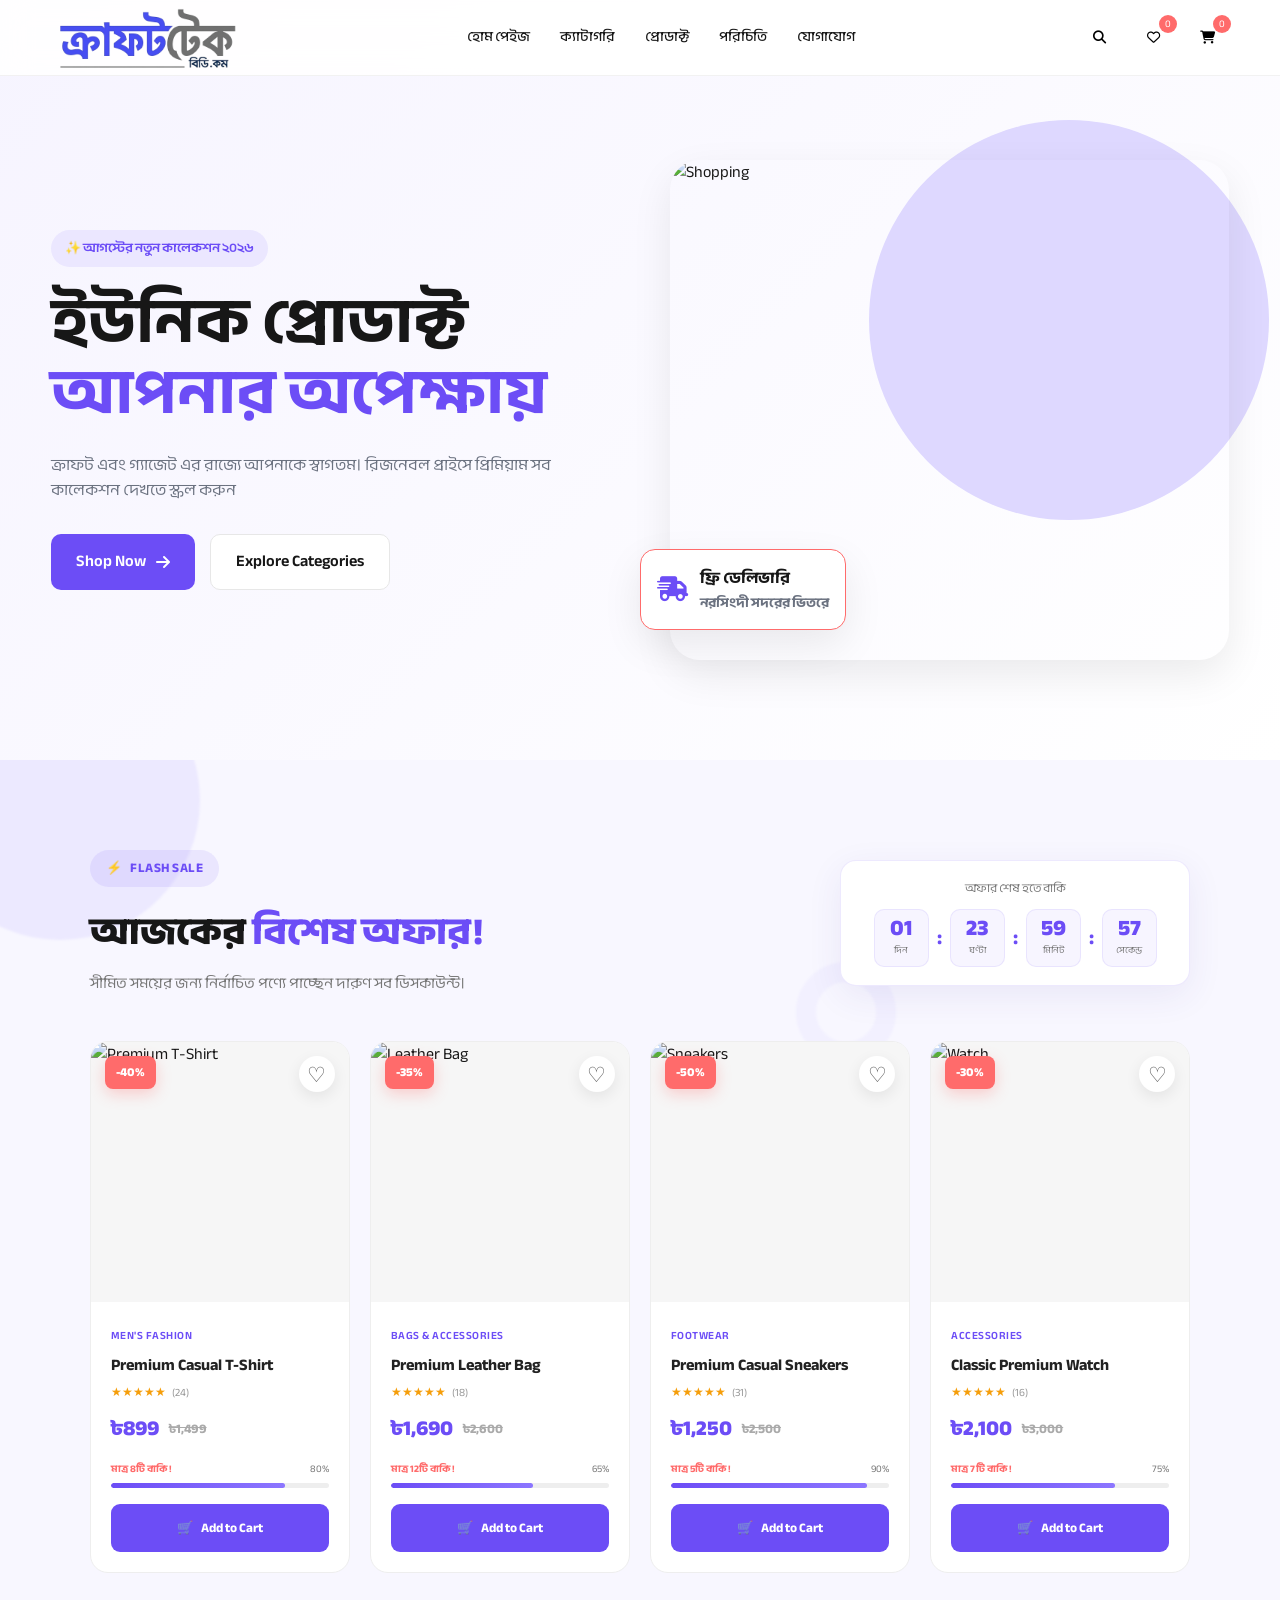
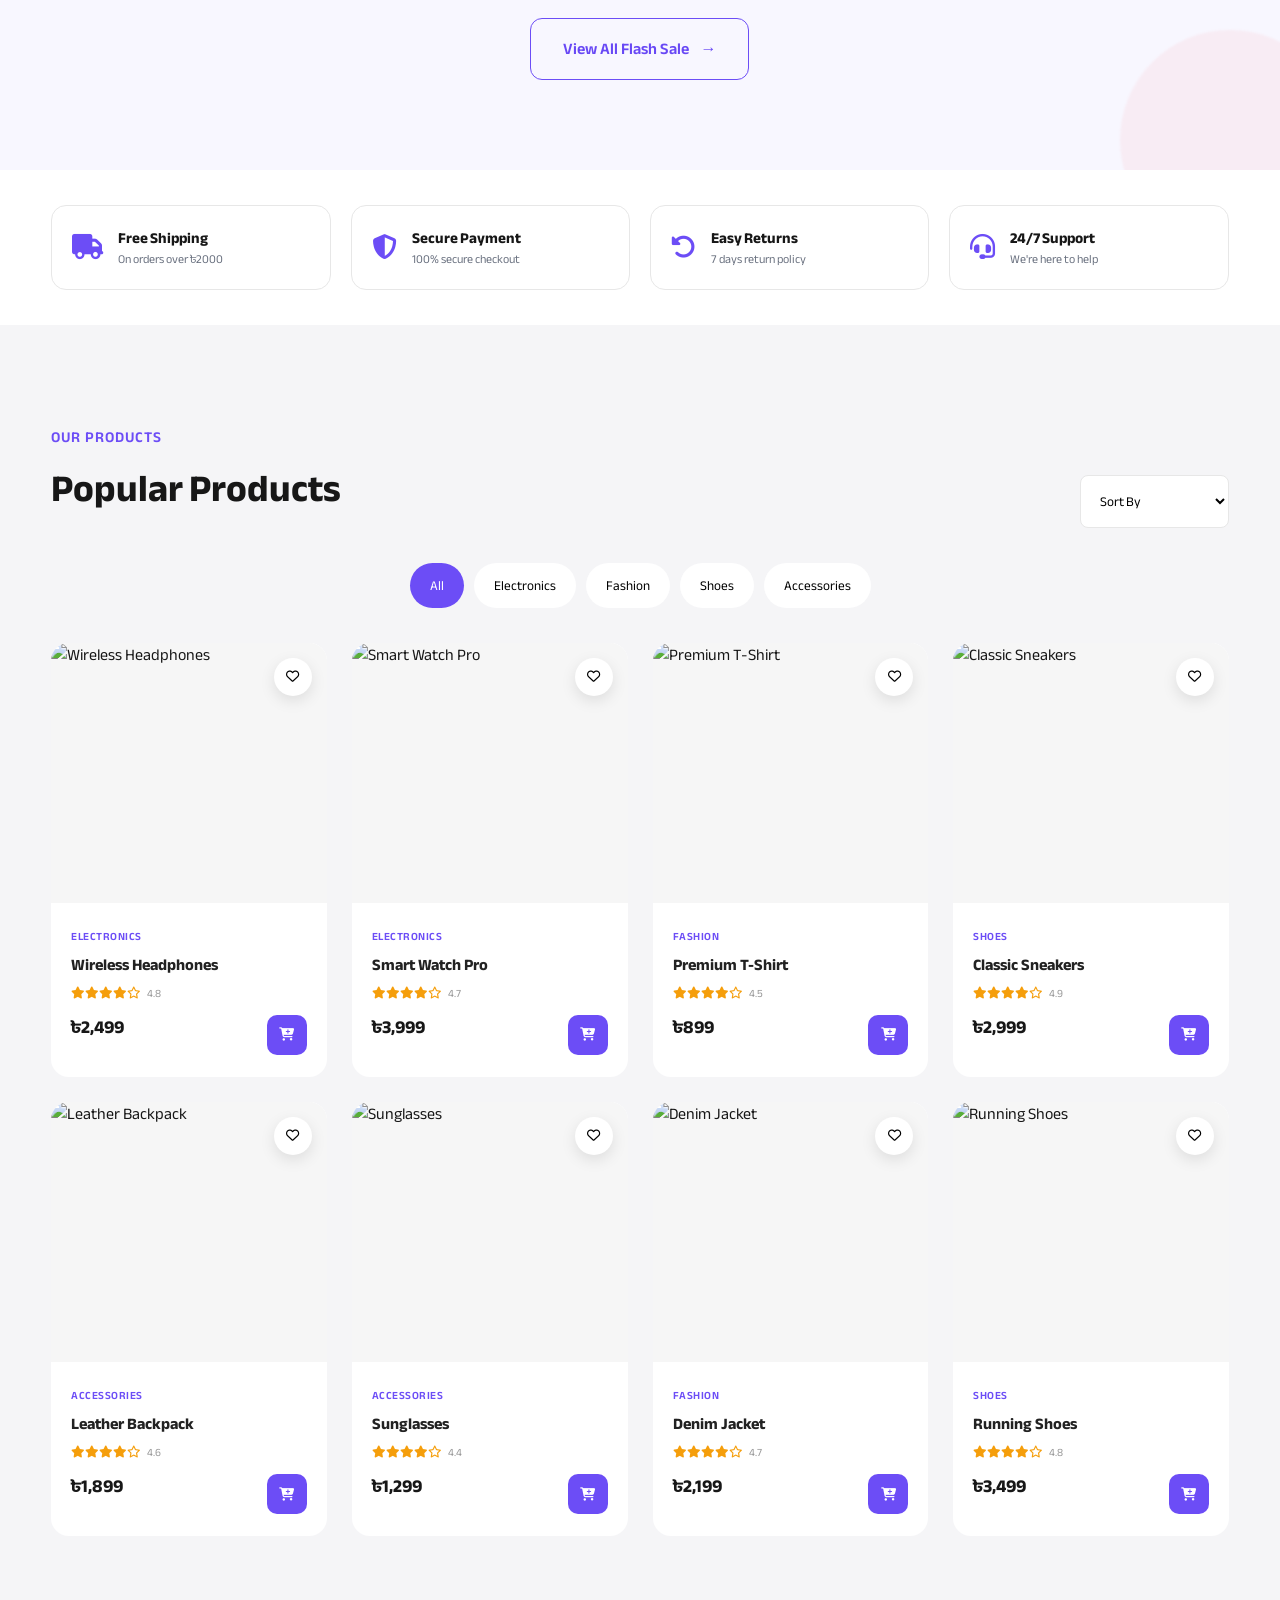
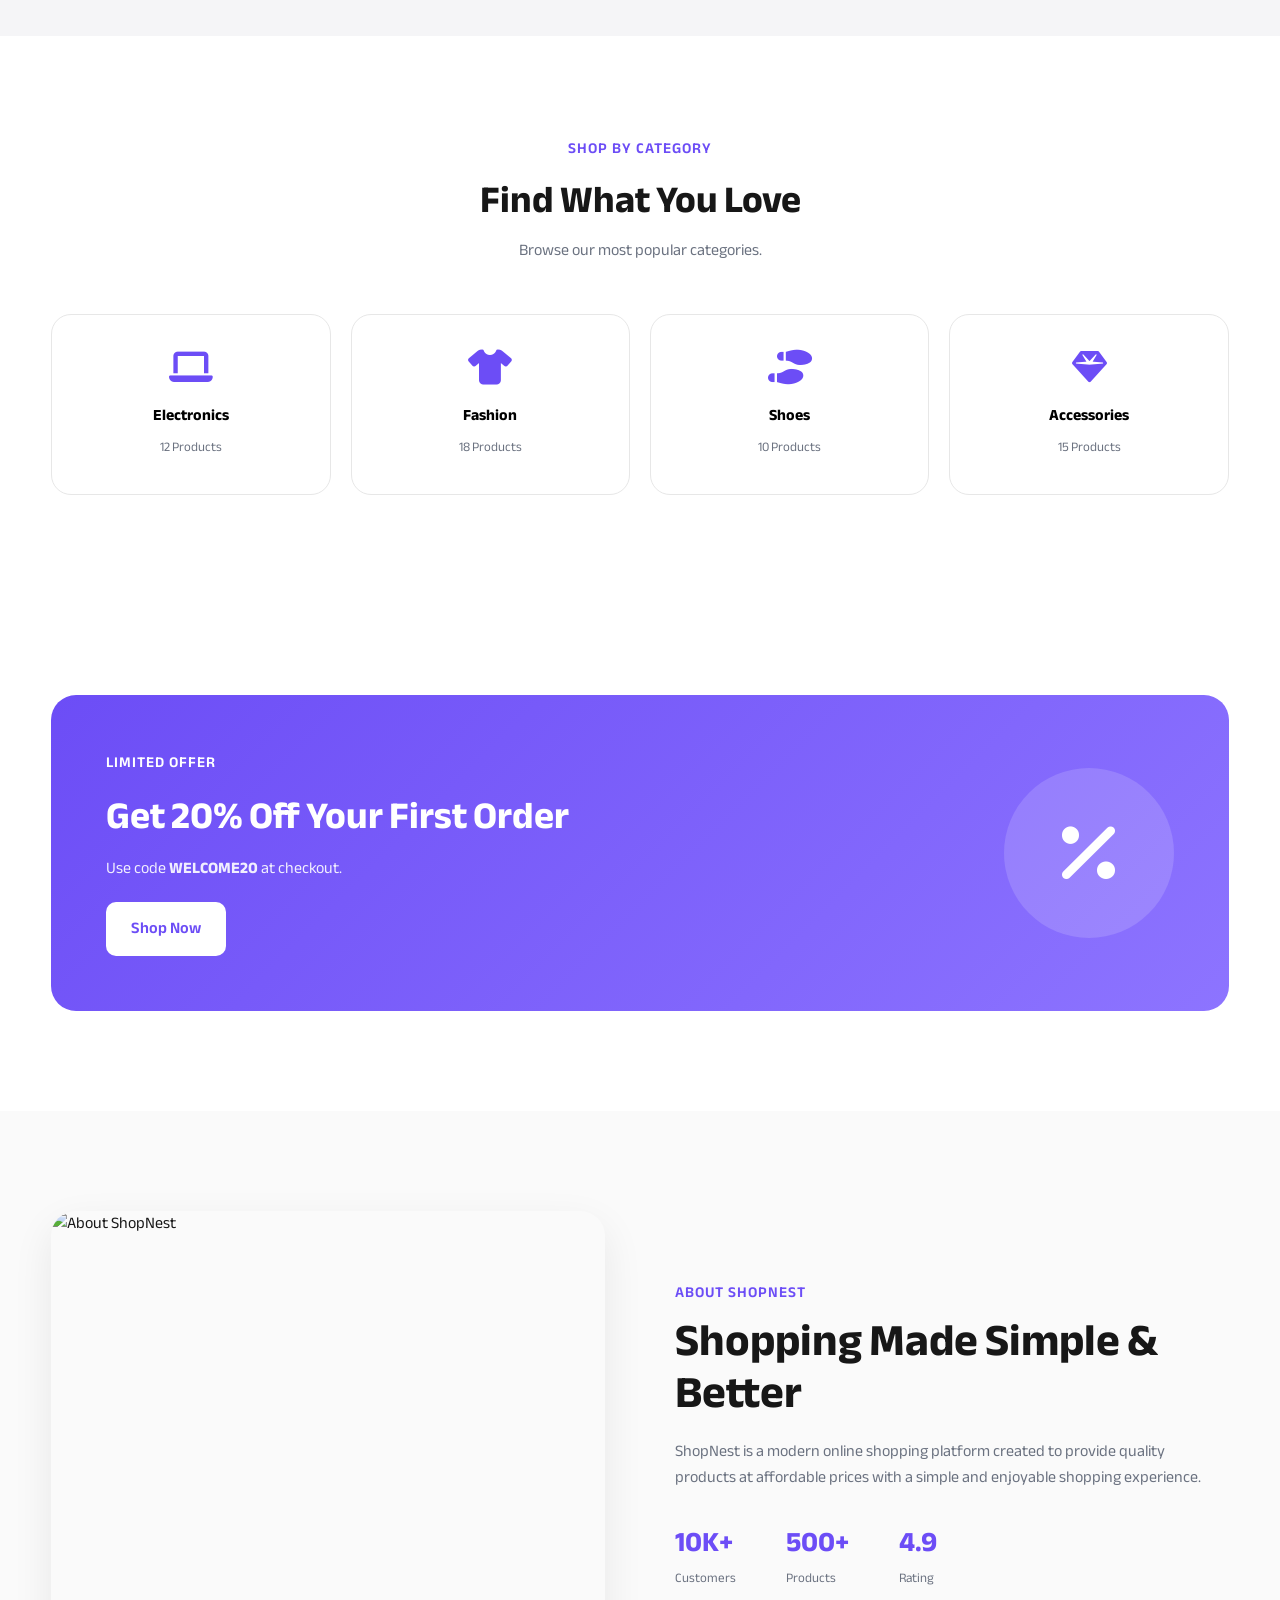
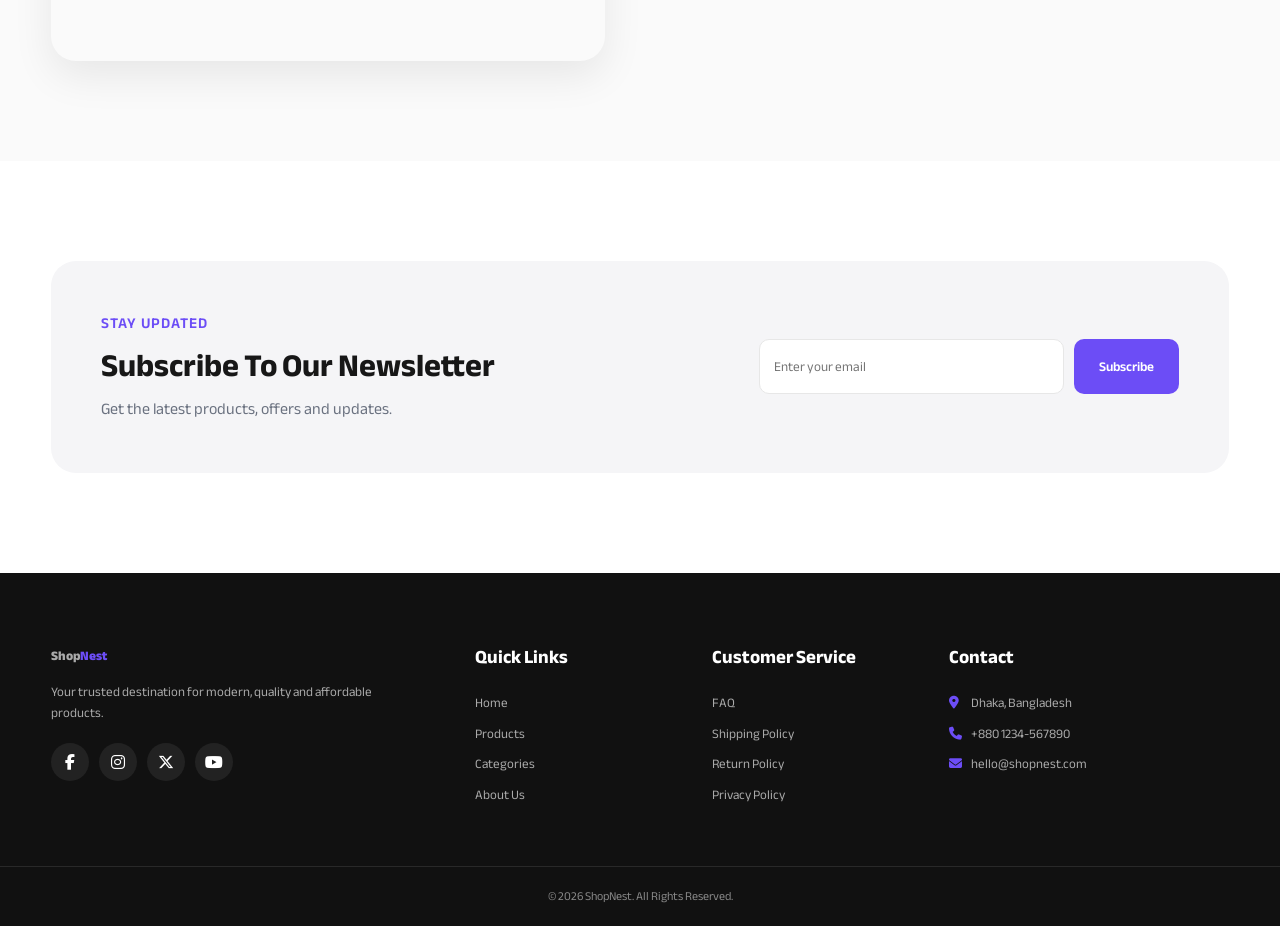
==== index.html @ ae20bca5 "complete flash sale product" ====
<!doctype html>
<html lang="en">
  <head>
    <meta charset="UTF-8" />
    <meta name="viewport" content="width=device-width, initial-scale=1.0" />

    <title>Craft Tech BD</title>
    <link
      rel="icon"
      type="image/png"
      sizes="32x32"
      href="./image/fabicon.jpg"
    />
    <link rel="stylesheet" href="style.css" />
    <!-- Google Font -->
    <link rel="preconnect" href="https://fonts.googleapis.com" />
    <link rel="preconnect" href="https://fonts.gstatic.com" crossorigin />
    <link
      href="https://fonts.googleapis.com/css2?family=Anek+Bangla:wght@100..800&family=Open+Sans:ital,wght@0,300..800;1,300..800&display=swap"
      rel="stylesheet"
    />

    <!-- Font Awesome -->
    <link
      rel="stylesheet"
      href="https://cdnjs.cloudflare.com/ajax/libs/font-awesome/6.5.2/css/all.min.css"
    />
  </head>

  <body>
    <!-- ================= HEADER ================= -->

    <header class="header" id="header">
      <div class="container nav-container">
        <a href="#home" class="logo">
          <img src="./image/craft_logo.png" alt="" />
        </a>

        <nav class="navbar" id="navbar">
          <a href="#home">হোম পেইজ</a>
          <a href="#categories">ক্যাটাগরি</a>
          <a href="#products">প্রোডাক্ট</a>
          <a href="#about">পরিচিতি</a>
          <a href="#contact">যোগাযোগ</a>
        </nav>

        <div class="nav-actions">
          <button class="icon-btn" id="searchBtn">
            <i class="fa-solid fa-magnifying-glass"></i>
          </button>

          <button class="icon-btn" id="wishlistBtn">
            <i class="fa-regular fa-heart"></i>
            <span class="badge" id="wishlistCount">0</span>
          </button>

          <button class="icon-btn cart-btn" id="cartBtn">
            <i class="fa-solid fa-cart-shopping"></i>
            <span class="badge" id="cartCount">0</span>
          </button>

          <button class="menu-btn" id="menuBtn">
            <i class="fa-solid fa-bars"></i>
          </button>
        </div>
      </div>
    </header>

    <!-- ================= SEARCH BOX ================= -->

    <div class="search-overlay" id="searchOverlay">
      <div class="search-box">
        <button class="close-search" id="closeSearch">
          <i class="fa-solid fa-xmark"></i>
        </button>

        <h2>আপনার প্রোডাক্ট খুজুন</h2>

        <div class="search-input">
          <input
            type="text"
            id="searchInput"
            placeholder="Search for products..."
          />

          <i class="fa-solid fa-magnifying-glass"></i>
        </div>
      </div>
    </div>

    <!-- ================= HERO ================= -->

    <section class="hero section" id="home">
      <div class="container hero-container">
        <div class="hero-content reveal">
          <span class="hero-tag"> ✨ আগস্টের নতুন কালেকশন ২০২৬ </span>

          <h1>
            ইউনিক প্রোডাক্ট
            <span>আপনার অপেক্ষায়</span>
          </h1>

          <p>
            ক্রাফট এবং গ্যাজেট এর রাজ্যে আপনাকে স্বাগতম। রিজনেবল প্রাইসে
            প্রিমিয়াম সব কালেকশন দেখতে স্ক্রল করুন
          </p>

          <div class="hero-buttons">
            <a href="#products" class="btn primary-btn">
              Shop Now
              <i class="fa-solid fa-arrow-right"></i>
            </a>

            <a href="#categories" class="btn secondary-btn">
              Explore Categories
            </a>
          </div>
        </div>

        <div class="hero-image reveal">
          <div class="hero-circle"></div>

          <img
            src="https://images.unsplash.com/photo-1441986300917-64674bd600d8?auto=format&fit=crop&w=900&q=80"
            alt="Shopping"
          />

          <div class="floating-card">
            <i class="fa-solid fa-truck-fast"></i>
            <div>
              <strong>ফ্রি ডেলিভারি</strong>
              <small class="delivery">নরসিংদী সদরের ভিতরে</small>
            </div>
          </div>
        </div>
      </div>
    </section>

    <!-- ================= FLASH SALE ================= -->

    <!-- ================= FLASH SALE ================= -->
    <section class="flash-sale">
      <!-- Decorative background elements -->
      <span class="sale-shape sale-shape-1"></span>
      <span class="sale-shape sale-shape-2"></span>
      <span class="sale-shape sale-shape-3"></span>

      <div class="container">
        <!-- Sale Header -->
        <div class="flash-sale-header">
          <div class="sale-title-area">
            <div class="sale-label">
              <span class="sale-fire">⚡</span>
              FLASH SALE
            </div>

            <h2>আজকের <span>বিশেষ অফার!</span></h2>

            <p>সীমিত সময়ের জন্য নির্বাচিত পণ্যে পাচ্ছেন দারুণ সব ডিসকাউন্ট।</p>
          </div>

          <!-- Countdown -->
          <div class="sale-countdown-wrapper">
            <div class="countdown-title">অফার শেষ হতে বাকি</div>

            <div class="countdown">
              <div class="time-box">
                <span id="sale-days">00</span>
                <small>দিন</small>
              </div>

              <div class="time-colon">:</div>

              <div class="time-box">
                <span id="sale-hours">00</span>
                <small>ঘণ্টা</small>
              </div>

              <div class="time-colon">:</div>

              <div class="time-box">
                <span id="sale-minutes">00</span>
                <small>মিনিট</small>
              </div>

              <div class="time-colon">:</div>

              <div class="time-box seconds-box">
                <span id="sale-seconds">00</span>
                <small>সেকেন্ড</small>
              </div>
            </div>
          </div>
        </div>

        <!-- Product Grid -->
        <div class="flash-products">
          <!-- Product 1 -->
          <a href="flash_sale/flash_product1.html">
            <div class="flash-product-card">
              <div class="product-image">
                <span class="discount-badge"> -40% </span>

                <button class="wishlist-btn">♡</button>

                <img
                  src="https://images.unsplash.com/photo-1505740420928-5e560c06d30e?auto=format&fit=crop&w=700&q=80"
                  alt="Premium T-Shirt"
                />

                <div class="quick-view">Quick View</div>
              </div>

              <div class="product-info">
                <span class="product-category"> Men's Fashion </span>

                <h3>Premium Casual T-Shirt</h3>

                <div class="product-rating">
                  ★★★★★
                  <span>(24)</span>
                </div>

                <div class="product-price">
                  <strong>৳899</strong>
                  <del>৳1,499</del>
                </div>

                <div class="stock-info">
                  <div class="stock-text">
                    <span>মাত্র 8টি বাকি!</span>
                    <span>80%</span>
                  </div>

                  <div class="stock-bar">
                    <span style="width: 80%"></span>
                  </div>
                </div>

                <button class="sale-cart-btn">
                  <span>🛒</span>
                  Add to Cart
                </button>
              </div>
            </div>
          </a>

          <!-- Product 2 -->
          <a href="flash_sale/flash_product2.html">
            <div class="flash-product-card">
              <div class="product-image">
                <span class="discount-badge"> -35% </span>

                <button class="wishlist-btn">♡</button>

                <img
                  src="https://images.unsplash.com/photo-1523275335684-37898b6baf30?auto=format&fit=crop&w=700&q=80"
                  alt="Leather Bag"
                />

                <div class="quick-view">Quick View</div>
              </div>

              <div class="product-info">
                <span class="product-category"> Bags & Accessories </span>

                <h3>Premium Leather Bag</h3>

                <div class="product-rating">
                  ★★★★★
                  <span>(18)</span>
                </div>

                <div class="product-price">
                  <strong>৳1,690</strong>
                  <del>৳2,600</del>
                </div>

                <div class="stock-info">
                  <div class="stock-text">
                    <span>মাত্র 12টি বাকি!</span>
                    <span>65%</span>
                  </div>

                  <div class="stock-bar">
                    <span style="width: 65%"></span>
                  </div>
                </div>

                <button class="sale-cart-btn">
                  <span>🛒</span>
                  Add to Cart
                </button>
              </div>
            </div>
          </a>

          <!-- Product 3 -->
          <a href="./flash_sale/flash_product3.html">
            <div class="flash-product-card">
            <div class="product-image">
              <span class="discount-badge"> -50% </span>

              <button class="wishlist-btn">♡</button>

              <img
                src="https://images.unsplash.com/photo-1511499767150-a48a237f0083?auto=format&fit=crop&w=700&q=80"
                alt="Sneakers"
              />

              <div class="quick-view">Quick View</div>
            </div>

            <div class="product-info">
              <span class="product-category"> Footwear </span>

              <h3>Premium Casual Sneakers</h3>

              <div class="product-rating">
                ★★★★★
                <span>(31)</span>
              </div>

              <div class="product-price">
                <strong>৳1,250</strong>
                <del>৳2,500</del>
              </div>

              <div class="stock-info">
                <div class="stock-text">
                  <span>মাত্র 5টি বাকি!</span>
                  <span>90%</span>
                </div>

                <div class="stock-bar">
                  <span style="width: 90%"></span>
                </div>
              </div>

              <button class="sale-cart-btn">
                <span>🛒</span>
                Add to Cart
              </button>
            </div>
            </div>
          </a>

          <!-- Product 4 -->
          <a href="./flash_sale/flash_product4.html">
            <div class="flash-product-card">
            <div class="product-image">
              <span class="discount-badge"> -30% </span>

              <button class="wishlist-btn">♡</button>

              <img
                src="https://images.unsplash.com/photo-1551107696-a4b0c5a0d9a2?auto=format&fit=crop&w=700&q=80"
                alt="Watch"
              />

              <div class="quick-view">Quick View</div>
            </div>

            <div class="product-info">
              <span class="product-category"> Accessories </span>

              <h3>Classic Premium Watch</h3>

              <div class="product-rating">
                ★★★★★
                <span>(16)</span>
              </div>

              <div class="product-price">
                <strong>৳2,100</strong>
                <del>৳3,000</del>
              </div>

              <div class="stock-info">
                <div class="stock-text">
                  <span>মাত্র 7টি বাকি!</span>
                  <span>75%</span>
                </div>

                <div class="stock-bar">
                  <span style="width: 75%"></span>
                </div>
              </div>

              <button class="sale-cart-btn">
                <span>🛒</span>
                Add to Cart
              </button>
            </div>
            </div>
          </a>
        </div>

        <!-- Flash Sale Extra Products -->
        <div class="extra-products" id="extraProducts">
        <!-- Product 5 -->
        <a href="./flash_sale/flash_product5.html">
            <div class="flash-product-card">
            <div class="product-image">
              <span class="discount-badge"> -50% </span>

              <button class="wishlist-btn">♡</button>

              <img
                src="https://images.unsplash.com/photo-1511499767150-a48a237f0083?auto=format&fit=crop&w=700&q=80"
                alt="Sneakers"
              />

              <div class="quick-view">Quick View</div>
            </div>

            <div class="product-info">
              <span class="product-category"> Footwear </span>

              <h3>Premium Casual Sneakers</h3>

              <div class="product-rating">
                ★★★★★
                <span>(31)</span>
              </div>

              <div class="product-price">
                <strong>৳1,250</strong>
                <del>৳2,500</del>
              </div>

              <div class="stock-info">
                <div class="stock-text">
                  <span>মাত্র 5টি বাকি!</span>
                  <span>90%</span>
                </div>

                <div class="stock-bar">
                  <span style="width: 90%"></span>
                </div>
              </div>

              <button class="sale-cart-btn">
                <span>🛒</span>
                Add to Cart
              </button>
            </div>
          </div>
        </a>

        <!-- Product 6 -->
        <a href="./flash_sale/flash_product6.html">
            <div class="flash-product-card">
            <div class="product-image">
              <span class="discount-badge"> -50% </span>

              <button class="wishlist-btn">♡</button>

              <img
                src="https://images.unsplash.com/photo-1511499767150-a48a237f0083?auto=format&fit=crop&w=700&q=80"
                alt="Sneakers"
              />

              <div class="quick-view">Quick View</div>
            </div>

            <div class="product-info">
              <span class="product-category"> Footwear </span>

              <h3>Premium Casual Sneakers</h3>

              <div class="product-rating">
                ★★★★★
                <span>(31)</span>
              </div>

              <div class="product-price">
                <strong>৳1,250</strong>
                <del>৳2,500</del>
              </div>

              <div class="stock-info">
                <div class="stock-text">
                  <span>মাত্র 5টি বাকি!</span>
                  <span>90%</span>
                </div>

                <div class="stock-bar">
                  <span style="width: 90%"></span>
                </div>
              </div>

              <button class="sale-cart-btn">
                <span>🛒</span>
                Add to Cart
              </button>
            </div>
          </div>
        </a>

        <!-- Product 7 -->
        <a href="./flash_sale/flash_product7.html">
            <div class="flash-product-card">
            <div class="product-image">
              <span class="discount-badge"> -50% </span>

              <button class="wishlist-btn">♡</button>

              <img
                src="https://images.unsplash.com/photo-1511499767150-a48a237f0083?auto=format&fit=crop&w=700&q=80"
                alt="Sneakers"
              />

              <div class="quick-view">Quick View</div>
            </div>

            <div class="product-info">
              <span class="product-category"> Footwear </span>

              <h3>Premium Casual Sneakers</h3>

              <div class="product-rating">
                ★★★★★
                <span>(31)</span>
              </div>

              <div class="product-price">
                <strong>৳1,250</strong>
                <del>৳2,500</del>
              </div>

              <div class="stock-info">
                <div class="stock-text">
                  <span>মাত্র 5টি বাকি!</span>
                  <span>90%</span>
                </div>

                <div class="stock-bar">
                  <span style="width: 90%"></span>
                </div>
              </div>

              <button class="sale-cart-btn">
                <span>🛒</span>
                Add to Cart
              </button>
            </div>
          </div>
        </a>

        <!-- Product 8 -->
        <a href="./flash_sale/flash_product8.html">
            <div class="flash-product-card">
            <div class="product-image">
              <span class="discount-badge"> -50% </span>

              <button class="wishlist-btn">♡</button>

              <img
                src="https://images.unsplash.com/photo-1511499767150-a48a237f0083?auto=format&fit=crop&w=700&q=80"
                alt="Sneakers"
              />

              <div class="quick-view">Quick View</div>
            </div>

            <div class="product-info">
              <span class="product-category"> Footwear </span>

              <h3>Premium Casual Sneakers</h3>

              <div class="product-rating">
                ★★★★★
                <span>(31)</span>
              </div>

              <div class="product-price">
                <strong>৳1,250</strong>
                <del>৳2,500</del>
              </div>

              <div class="stock-info">
                <div class="stock-text">
                  <span>মাত্র 5টি বাকি!</span>
                  <span>90%</span>
                </div>

                <div class="stock-bar">
                  <span style="width: 90%"></span>
                </div>
              </div>

              <button class="sale-cart-btn">
                <span>🛒</span>
                Add to Cart
              </button>
            </div>
          </div>
        </a>
        </div>

        <!-- Button -->
        <div class="view-btn-wrapper">
          <button id="viewFlashBtn">View All Flash Sale <span>→</span></button>
        </div>
      </div>
    </section>
    <!-- ================= FEATURES ================= -->

    <section class="features section">
      <div class="container features-grid">
        <div class="feature-card reveal">
          <i class="fa-solid fa-truck"></i>
          <div>
            <h3>Free Shipping</h3>
            <p>On orders over ৳2000</p>
          </div>
        </div>

        <div class="feature-card reveal">
          <i class="fa-solid fa-shield-halved"></i>
          <div>
            <h3>Secure Payment</h3>
            <p>100% secure checkout</p>
          </div>
        </div>

        <div class="feature-card reveal">
          <i class="fa-solid fa-rotate-left"></i>
          <div>
            <h3>Easy Returns</h3>
            <p>7 days return policy</p>
          </div>
        </div>

        <div class="feature-card reveal">
          <i class="fa-solid fa-headset"></i>
          <div>
            <h3>24/7 Support</h3>
            <p>We're here to help</p>
          </div>
        </div>
      </div>
    </section>

    <!-- ================= PRODUCTS ================= -->

    <section class="products section" id="products">
      <div class="container">
        <div class="products-top reveal">
          <div class="section-heading left">
            <span>Our Products</span>
            <h2>Popular Products</h2>
          </div>

          <div class="product-controls">
            <select id="sortSelect">
              <option value="default">Sort By</option>
              <option value="low">Price: Low to High</option>
              <option value="high">Price: High to Low</option>
              <option value="name">Name: A-Z</option>
            </select>
          </div>
        </div>

        <div class="filter-buttons reveal">
          <button class="filter-btn active" data-filter="all">All</button>

          <button class="filter-btn" data-filter="electronics">
            Electronics
          </button>

          <button class="filter-btn" data-filter="fashion">Fashion</button>

          <button class="filter-btn" data-filter="shoes">Shoes</button>

          <button class="filter-btn" data-filter="accessories">
            Accessories
          </button>
        </div>

        <div class="product-grid" id="productGrid">
          <!-- Products generated by JavaScript -->
        </div>
      </div>
    </section>

    <!-- ================= CATEGORIES ================= -->

    <section class="categories section" id="categories">
      <div class="container">
        <div class="section-heading reveal">
          <span>Shop By Category</span>

          <h2>Find What You Love</h2>

          <p>Browse our most popular categories.</p>
        </div>

        <div class="category-grid">
          <button class="category-card reveal" data-category="electronics">
            <i class="fa-solid fa-laptop"></i>
            <h3>Electronics</h3>
            <p>12 Products</p>
          </button>

          <button class="category-card reveal" data-category="fashion">
            <i class="fa-solid fa-shirt"></i>
            <h3>Fashion</h3>
            <p>18 Products</p>
          </button>

          <button class="category-card reveal" data-category="shoes">
            <i class="fa-solid fa-shoe-prints"></i>
            <h3>Shoes</h3>
            <p>10 Products</p>
          </button>

          <button class="category-card reveal" data-category="accessories">
            <i class="fa-solid fa-gem"></i>
            <h3>Accessories</h3>
            <p>15 Products</p>
          </button>
        </div>
      </div>
    </section>

    <!-- ================= PROMO ================= -->

    <section class="promo section">
      <div class="container">
        <div class="promo-box reveal">
          <div>
            <span>Limited Offer</span>

            <h2>Get 20% Off Your First Order</h2>

            <p>Use code <strong>WELCOME20</strong> at checkout.</p>

            <a href="#products" class="btn promo-btn"> Shop Now </a>
          </div>

          <div class="promo-icon">
            <i class="fa-solid fa-percent"></i>
          </div>
        </div>
      </div>
    </section>

    <!-- ================= ABOUT ================= -->

    <section class="about section" id="about">
      <div class="container about-container">
        <div class="about-image reveal">
          <img
            src="https://images.unsplash.com/photo-1556742049-0cfed4f6a45d?auto=format&fit=crop&w=900&q=80"
            alt="About ShopNest"
          />
        </div>

        <div class="about-content reveal">
          <span>About ShopNest</span>

          <h2>Shopping Made Simple & Better</h2>

          <p>
            ShopNest is a modern online shopping platform created to provide
            quality products at affordable prices with a simple and enjoyable
            shopping experience.
          </p>

          <div class="about-stats">
            <div>
              <strong>10K+</strong>
              <span>Customers</span>
            </div>

            <div>
              <strong>500+</strong>
              <span>Products</span>
            </div>

            <div>
              <strong>4.9</strong>
              <span>Rating</span>
            </div>
          </div>
        </div>
      </div>
    </section>

    <!-- ================= NEWSLETTER ================= -->

    <section class="newsletter section">
      <div class="container">
        <div class="newsletter-box reveal">
          <div>
            <span>Stay Updated</span>

            <h2>Subscribe To Our Newsletter</h2>

            <p>Get the latest products, offers and updates.</p>
          </div>

          <form id="newsletterForm">
            <input
              type="email"
              id="emailInput"
              placeholder="Enter your email"
              required
            />

            <button type="submit" class="btn primary-btn">Subscribe</button>
          </form>
        </div>
      </div>
    </section>

    <!-- ================= FOOTER ================= -->

    <footer class="footer" id="contact">
      <div class="container footer-grid">
        <div class="footer-column">
          <a href="#home" class="logo"> Shop<span>Nest</span> </a>

          <p>
            Your trusted destination for modern, quality and affordable
            products.
          </p>

          <div class="social-links">
            <a href="#">
              <i class="fa-brands fa-facebook-f"></i>
            </a>

            <a href="#">
              <i class="fa-brands fa-instagram"></i>
            </a>

            <a href="#">
              <i class="fa-brands fa-x-twitter"></i>
            </a>

            <a href="#">
              <i class="fa-brands fa-youtube"></i>
            </a>
          </div>
        </div>

        <div class="footer-column">
          <h3>Quick Links</h3>

          <a href="#home">Home</a>
          <a href="#products">Products</a>
          <a href="#categories">Categories</a>
          <a href="#about">About Us</a>
        </div>

        <div class="footer-column">
          <h3>Customer Service</h3>

          <a href="#">FAQ</a>
          <a href="#">Shipping Policy</a>
          <a href="#">Return Policy</a>
          <a href="#">Privacy Policy</a>
        </div>

        <div class="footer-column">
          <h3>Contact</h3>

          <p>
            <i class="fa-solid fa-location-dot"></i>
            Dhaka, Bangladesh
          </p>

          <p>
            <i class="fa-solid fa-phone"></i>
            +880 1234-567890
          </p>

          <p>
            <i class="fa-solid fa-envelope"></i>
            hello@shopnest.com
          </p>
        </div>
      </div>

      <div class="footer-bottom">
        <p>© 2026 ShopNest. All Rights Reserved.</p>
      </div>
    </footer>

    <!-- ================= CART SIDEBAR ================= -->

    <div class="cart-overlay" id="cartOverlay"></div>

    <aside class="cart-sidebar" id="cartSidebar">
      <div class="cart-header">
        <h2>Your Cart</h2>

        <button id="closeCart">
          <i class="fa-solid fa-xmark"></i>
        </button>
      </div>

      <div class="cart-items" id="cartItems">
        <!-- Cart items generated by JS -->
      </div>

      <div class="cart-footer">
        <div class="cart-total">
          <span>Total</span>
          <strong id="cartTotal">৳0</strong>
        </div>

        <button class="btn primary-btn checkout-btn" id="checkoutBtn">
          Proceed To Checkout
        </button>
      </div>
    </aside>

    <!-- ================= PRODUCT MODAL ================= -->

    <div class="modal-overlay" id="productModal">
      <div class="product-modal">
        <button class="modal-close" id="modalClose">
          <i class="fa-solid fa-xmark"></i>
        </button>

        <div id="modalContent">
          <!-- Product details generated by JS -->
        </div>
      </div>
    </div>

    <!-- ================= TOAST ================= -->

    <div class="toast" id="toast">
      <i class="fa-solid fa-circle-check"></i>

      <span id="toastMessage"> Added to cart </span>
    </div>

    <script src="script.js"></script>
  </body>
</html>
---- style.css ----
/* =====================================================
   RESET
===================================================== */

* {
  margin: 0;
  padding: 0;
  box-sizing: border-box;
}

html {
  scroll-behavior: smooth;
}

body {
  font-family: "Poppins", "Anek Bangla", sans-serif;
  background: #ffffff;
  color: #171717;
  line-height: 1.6;
  overflow-x: hidden;
}

img {
  width: 100%;
  display: block;
}

button,
input,
select {
  font-family: inherit;
}

button {
  cursor: pointer;
}

a {
  text-decoration: none;
  color: inherit;
}

ul {
  list-style: none;
}

/* =====================================================
   VARIABLES
===================================================== */

:root {
  --primary: #6c4df6;
  --primary-dark: #5034d4;
  --secondary: #ff6b6b;

  --dark: #171717;
  --gray: #6b7280;
  --light-gray: #f5f5f7;
  --border: #e7e7e7;

  --white: #ffffff;

  --shadow: 0 15px 40px rgba(0, 0, 0, 0.08);

  --transition: 0.35s ease;
}

/* =====================================================
   COMMON
===================================================== */

.container {
  width: min(1180px, 92%);
  margin: auto;
}

.section {
  padding: 100px 0;
}

.section-heading {
  text-align: center;
  margin-bottom: 50px;
}

.section-heading.left {
  text-align: left;
  margin-bottom: 0;
}

.section-heading span,
.about-content > span,
.newsletter-box span,
.promo-box span {
  color: var(--primary);
  font-size: 15px;
  font-weight: 600;
  text-transform: uppercase;
  letter-spacing: 1px;
}

.section-heading h2 {
  font-size: 38px;
  margin: 8px 0;
}

.section-heading p {
  color: var(--gray);
}

/* =====================================================
   BUTTON
===================================================== */

.btn {
  display: inline-flex;
  align-items: center;
  justify-content: center;
  gap: 10px;

  padding: 14px 25px;

  border-radius: 10px;

  font-weight: 600;

  border: none;

  transition: var(--transition);
}

.primary-btn {
  background: var(--primary);
  color: white;
}

.primary-btn:hover {
  background: var(--primary-dark);
  transform: translateY(-3px);
  box-shadow: 0 10px 25px rgba(108, 77, 246, 0.3);
}

.secondary-btn {
  border: 1px solid var(--border);
  background: white;
}

.secondary-btn:hover {
  border-color: var(--primary);
  color: var(--primary);
  transform: translateY(-3px);
}

/* =====================================================
   HEADER
===================================================== */

.header {
  position: fixed;
  top: 0;
  left: 0;
  width: 100%;

  z-index: 1000;

  background: rgba(255, 255, 255, 0.9);

  backdrop-filter: blur(15px);

  border-bottom: 1px solid rgba(0, 0, 0, 0.05);

  transition: var(--transition);
}

.nav-container {
  height: 75px;

  display: flex;
  align-items: center;
  justify-content: space-between;
}

.logo {
  font-size: 25px;
  font-weight: 800;
}
.logo img {
  width: 12rem;
}

.logo span {
  color: var(--primary);
}

.navbar {
  display: flex;
  gap: 30px;
}

.navbar a {
  font-size: 14px;
  font-weight: 500;
  transition: var(--transition);
}

/* testingh code  */

#navbar a::after,
#navbar a::before {
  backface-visibility: hidden;
  border: 1px solid transparent;
  bottom: 0px;
  display: block;
  content: "";
  margin: 10px auto;
  width: 0;
  display: block;
  bottom: 0;
  position: relative;
  transition: 0.5s ease-in-out;
}

#navbar a:hover::after,
#navbar a:hover::before {
  backface-visibility: hidden;
  border: 1px solid red;
  width: 100%;
  transition: 0.5s ease-in-out;
}

/* testing close  */

.navbar a:hover {
  color: var(--primary);
}

.nav-actions {
  display: flex;
  align-items: center;
  gap: 12px;
}

.icon-btn,
.menu-btn {
  width: 42px;
  height: 42px;

  border: none;
  background: transparent;

  position: relative;

  border-radius: 50%;

  transition: var(--transition);
}

.icon-btn:hover,
.menu-btn:hover {
  background: var(--light-gray);
  color: var(--primary);
}

.badge {
  position: absolute;

  top: -2px;
  right: -2px;

  width: 18px;
  height: 18px;

  display: flex;
  align-items: center;
  justify-content: center;

  background: var(--secondary);
  color: white;

  border-radius: 50%;

  font-size: 10px;
}

.menu-btn {
  display: none;
}

/* =====================================================
   SEARCH
===================================================== */

.search-overlay {
  position: fixed;
  inset: 0;

  background: rgba(0, 0, 0, 0.65);

  display: flex;
  align-items: flex-start;
  justify-content: center;

  padding-top: 130px;

  opacity: 0;
  visibility: hidden;

  transition: var(--transition);

  z-index: 2000;
}

.search-overlay.active {
  opacity: 1;
  visibility: visible;
}

.search-box {
  width: min(600px, 90%);

  background: white;

  padding: 35px;

  border-radius: 20px;

  position: relative;

  transform: translateY(-30px);

  transition: var(--transition);
}

.search-overlay.active .search-box {
  transform: translateY(0);
}

.search-box h2 {
  margin-bottom: 20px;
}

.close-search {
  position: absolute;

  right: 20px;
  top: 20px;

  border: none;
  background: transparent;

  font-size: 20px;
}

.search-input {
  position: relative;
}

.search-input input {
  width: 100%;

  padding: 16px 45px 16px 18px;

  border: 1px solid var(--border);

  border-radius: 10px;

  outline: none;

  font-size: 15px;
}

.search-input input:focus {
  border-color: var(--primary);
}

.search-input i {
  position: absolute;

  right: 17px;
  top: 50%;

  transform: translateY(-50%);

  color: var(--gray);
}

/* =====================================================
   HERO
===================================================== */

.hero {
  padding-top: 160px;

  min-height: 750px;

  background: linear-gradient(135deg, #f6f4ff, #ffffff);
}

.hero-container {
  display: grid;

  grid-template-columns: 1fr 1fr;

  align-items: center;

  gap: 60px;
}

.hero-tag {
  display: inline-block;

  padding: 8px 14px;

  border-radius: 30px;

  background: #ebe7ff;

  color: var(--primary);

  font-size: 13px;
  font-weight: 600;

  margin-bottom: 20px;
}

.hero-content h1 {
  font-size: clamp(42px, 5vw, 70px);

  line-height: 1.1;

  margin-bottom: 25px;
}

.hero-content h1 span {
  color: var(--primary);
}

.hero-content p {
  color: var(--gray);

  max-width: 550px;

  margin-bottom: 30px;
}

.hero-buttons {
  display: flex;
  gap: 15px;
  flex-wrap: wrap;
}

.hero-image {
  position: relative;
}

.hero-image img {
  height: 500px;

  object-fit: cover;

  border-radius: 30px;

  position: relative;

  z-index: 2;

  box-shadow: var(--shadow);
}

.hero-circle {
  position: absolute;

  width: 400px;
  height: 400px;

  background: #ded8ff;

  border-radius: 50%;

  top: -40px;
  right: -40px;
}

.floating-card {
  position: absolute;
  left: -30px;
  bottom: 30px;
  z-index: 5;
  background: white;
  padding: 16px;
  border-radius: 15px;
  border: 1px solid var(--secondary);
  display: flex;
  align-items: center;
  animation: bump 2.5s ease-in-out infinite;
  box-shadow: 0 20px 50px rgba(0, 0, 0, 0.25);
  gap: 12px;
  box-shadow: var(--shadow);
}

@keyframes bump {
    0%, 100% {
        transform: translateY(0) scale(1);
    }

    50% {
        transform: translateY(-12px) scale(1.05);
    }
}
.delivery{
  color: #6c4df6;
  font-weight: bold;

}

@keyframes moveInBottom {
  0% {
    opacity: 0;
    transform: translateY(30px);
  }

  100% {
    opacity: 1;
    transform: translateY(0px);
  }
}

.floating-card i {
  color: var(--primary);
  font-size: 25px;
}

.floating-card small {
  display: block;
  color: var(--gray);
}

/* =====================================================
   FLOAT
===================================================== */

/* =====================================================
   FLASH SALE
===================================================== */
        /* =========================================
   FLASH SALE SECTION
========================================= */

:root {
    --primary: #6c4df6;
    --primary-dark: #5034d4;
    --secondary: #ff6b6b;
    --sale-bg: #f8f7ff;
    --text-dark: #171717;
    --text-light: #777;
}


/* Main Section */

.flash-sale {
    position: relative;
    overflow: hidden;
    padding: 90px 0;
    background: var(--sale-bg);
}


/* Container */

.flash-sale .container {
    width: 86%;
    max-width: 1250px;
    margin: auto;
    position: relative;
    z-index: 2;
}

/* extra flash sale product */

/* =========================
   EXTRA FLASH SALE PRODUCTS
========================= */

.extra-products{
    display:grid;
    grid-template-columns:repeat(4,1fr);
    gap:24px;

    max-height:0;
    opacity:0;
    overflow:hidden;

    transform:translateY(80px);

    transition:
        max-height 1s ease,
        opacity .7s ease,
        transform .8s ease;

    margin-top:0;
}

/* Show Animation */

.extra-products.show{
    max-height:1200px;
    opacity:1;
    transform:translateY(0);

    margin-top:30px;
}

/* Individual card animation */

.extra-card{
    opacity:0;
    transform:translateY(60px);
    transition:.7s ease;
}

.extra-products.show .extra-card{
    opacity:1;
    transform:translateY(0);
}

/* Delay animation */

.extra-products.show .extra-card:nth-child(1){
    transition-delay:.1s;
}

.extra-products.show .extra-card:nth-child(2){
    transition-delay:.2s;
}

.extra-products.show .extra-card:nth-child(3){
    transition-delay:.3s;
}

.extra-products.show .extra-card:nth-child(4){
    transition-delay:.4s;
}


/* View Button */

.view-btn-wrapper{
    display:flex;
    justify-content:center;
    margin-top:45px;
}

#viewFlashBtn{
    padding:15px 32px;

    border:1px solid #6c4df6;
    background:transparent;

    color:#6848f5;

    border-radius:12px;

    font-size:16px;
    font-weight:600;

    cursor:pointer;

    transition:.3s;
}

#viewFlashBtn:hover{
    background:#6848f5;
    color:white;
}

#viewFlashBtn span{
    margin-left:8px;
}


/* Responsive */

@media(max-width:1100px){

    .extra-products{
        grid-template-columns:repeat(2,1fr);
    }

}

@media(max-width:600px){

    .extra-products{
        grid-template-columns:1fr;
    }

    #viewFlashBtn{
        width:90%;
    }

}




/* =========================================
   BACKGROUND DECORATION
========================================= */

.sale-shape {
    position: absolute;
    border-radius: 50%;
    pointer-events: none;
    filter: blur(1px);
}

.sale-shape-1 {
    width: 280px;
    height: 280px;
    background: rgba(108, 77, 246, 0.08);
    top: -100px;
    left: -80px;
    animation: floatingShape 7s ease-in-out infinite;
}

.sale-shape-2 {
    width: 220px;
    height: 220px;
    background: rgba(255, 107, 107, 0.07);
    right: -60px;
    bottom: -80px;
    animation: floatingShape 8s ease-in-out infinite reverse;
}

.sale-shape-3 {
    width: 100px;
    height: 100px;
    border: 20px solid rgba(108, 77, 246, 0.04);
    right: 30%;
    top: 20%;
    animation: rotateShape 12s linear infinite;
}


@keyframes floatingShape {

    0%,
    100% {
        transform: translateY(0);
    }

    50% {
        transform: translateY(-25px);
    }
}


@keyframes rotateShape {

    from {
        transform: rotate(0deg);
    }

    to {
        transform: rotate(360deg);
    }
}


/* =========================================
   HEADER
========================================= */

.flash-sale-header {
    display: flex;
    justify-content: space-between;
    align-items: center;
    gap: 40px;
    margin-bottom: 45px;
}


.sale-title-area {
    max-width: 600px;
}


.sale-label {
    display: inline-flex;
    align-items: center;
    gap: 8px;

    padding: 8px 16px;

    background: rgba(108, 77, 246, 0.1);
    color: var(--primary);

    border-radius: 30px;

    font-size: 13px;
    font-weight: 700;

    letter-spacing: 0.5px;
}


.sale-fire {
    display: inline-block;
    animation: fireShake 0.8s ease-in-out infinite;
}


@keyframes fireShake {

    0%,
    100% {
        transform: scale(1) rotate(0);
    }

    50% {
        transform: scale(1.25) rotate(-8deg);
    }
}


.sale-title-area h2 {
    margin: 15px 0 8px;

    font-size: 38px;
    font-weight: 800;

    color: var(--text-dark);
}


.sale-title-area h2 span {
    color: var(--primary);
}


.sale-title-area p {
    color: var(--text-light);
    font-size: 15px;
    line-height: 1.7;
}


/* =========================================
   COUNTDOWN
========================================= */

.sale-countdown-wrapper {
    padding: 18px 22px;

    background: white;

    border: 1px solid rgba(108, 77, 246, 0.12);

    border-radius: 16px;

    box-shadow:
        0 10px 35px rgba(65, 45, 150, 0.08);

    min-width: 350px;
}


.countdown-title {
    color: #777;
    font-size: 12px;
    text-align: center;
    margin-bottom: 10px;
}


.countdown {
    display: flex;
    align-items: center;
    justify-content: center;
    gap: 8px;
}


.time-box {
    width: 55px;
    height: 58px;

    display: flex;
    flex-direction: column;
    justify-content: center;
    align-items: center;

    background: #f7f5ff;

    border-radius: 10px;

    border: 1px solid rgba(108, 77, 246, 0.1);
}


.time-box span {
    font-size: 22px;
    font-weight: 800;
    color: var(--primary);
    line-height: 1;
}


.time-box small {
    margin-top: 5px;
    font-size: 9px;
    color: #777;
}


.time-colon {
    color: var(--primary);
    font-size: 20px;
    font-weight: 800;
}


/* Seconds blinking */

.seconds-box span {
    animation: secondsPulse 1s infinite;
}


@keyframes secondsPulse {

    0%,
    100% {
        opacity: 1;
    }

    50% {
        opacity: 0.5;
    }
}


/* =========================================
   PRODUCT GRID
========================================= */

.flash-products {
    display: grid;

    grid-template-columns:
        repeat(4, 1fr);

    gap: 20px;
}


/* =========================================
   PRODUCT CARD
========================================= */

.flash-product-card {
    position: relative;

    background: #ffffff;

    border: 1px solid #eeeeee;

    border-radius: 18px;

    overflow: hidden;

    transition:
        transform 0.35s ease,
        box-shadow 0.35s ease,
        border-color 0.35s ease;
}


.flash-product-card:hover {

    transform: translateY(-8px);

    border-color: rgba(108, 77, 246, 0.25);

    box-shadow:
        0 18px 45px rgba(67, 45, 150, 0.13);
}


/* =========================================
   IMAGE
========================================= */

.product-image {
    position: relative;

    height: 260px;

    overflow: hidden;

    background: #f6f6f6;
}


.product-image img {
    width: 100%;
    height: 100%;

    object-fit: cover;

    transition:
        transform 0.6s cubic-bezier(.2, .8, .2, 1);
}


.flash-product-card:hover
.product-image img {

    transform: scale(1.08);
}


/* =========================================
   DISCOUNT BADGE
========================================= */

.discount-badge {
    position: absolute;

    top: 14px;
    left: 14px;

    z-index: 3;

    padding: 7px 11px;

    background: var(--secondary);

    color: white;

    font-size: 12px;
    font-weight: 800;

    border-radius: 8px;

    box-shadow:
        0 5px 15px rgba(255, 107, 107, 0.3);

    animation: discountPulse 2s infinite;
}


@keyframes discountPulse {

    0%,
    100% {
        transform: scale(1);
    }

    50% {
        transform: scale(1.05);
    }
}


/* =========================================
   WISHLIST
========================================= */

.wishlist-btn {
    position: absolute;

    top: 14px;
    right: 14px;

    z-index: 3;

    width: 36px;
    height: 36px;

    border: none;

    border-radius: 50%;

    background: white;

    color: #555;

    font-size: 21px;

    cursor: pointer;

    box-shadow:
        0 5px 15px rgba(0, 0, 0, 0.08);

    transition: all 0.3s ease;
}


.wishlist-btn:hover {

    background: var(--secondary);

    color: white;

    transform: scale(1.1);
}


/* =========================================
   QUICK VIEW
========================================= */

.quick-view {

    position: absolute;

    left: 50%;
    bottom: 15px;

    transform:
        translate(-50%, 20px);

    opacity: 0;

    background: white;

    color: var(--primary);

    padding: 9px 18px;

    border-radius: 30px;

    font-size: 12px;
    font-weight: 700;

    box-shadow:
        0 5px 20px rgba(0, 0, 0, 0.12);

    transition: all 0.35s ease;

    cursor: pointer;
}


.flash-product-card:hover
.quick-view {

    opacity: 1;

    transform:
        translate(-50%, 0);
}


/* =========================================
   PRODUCT INFO
========================================= */

.product-info {
    padding: 20px;
}


.product-category {

    font-size: 11px;

    color: var(--primary);

    font-weight: 700;

    text-transform: uppercase;

    letter-spacing: 0.5px;
}


.product-info h3 {

    margin: 7px 0 8px;

    color: #222;

    font-size: 17px;

    font-weight: 700;
}


/* =========================================
   RATING
========================================= */

.product-rating {

    color: #ffb400;

    font-size: 13px;

    margin-bottom: 12px;
}


.product-rating span {

    color: #999;

    font-size: 11px;

    margin-left: 4px;
}


/* =========================================
   PRICE
========================================= */

.product-price {

    display: flex;

    align-items: center;

    gap: 10px;

    margin-bottom: 15px;
}


.product-price strong {

    color: var(--primary);

    font-size: 21px;

    font-weight: 800;
}


.product-price del {

    color: #aaa;

    font-size: 13px;
}


/* =========================================
   STOCK
========================================= */

.stock-info {

    margin-bottom: 16px;
}


.stock-text {

    display: flex;

    justify-content: space-between;

    margin-bottom: 6px;

    font-size: 10px;

    color: #777;
}


.stock-text span:first-child {

    color: var(--secondary);

    font-weight: 700;
}


.stock-bar {

    width: 100%;

    height: 5px;

    background: #eeeeee;

    border-radius: 10px;

    overflow: hidden;
}


.stock-bar span {

    display: block;

    height: 100%;

    background:
        linear-gradient(
            90deg,
            var(--primary),
            #8c76ff
        );

    border-radius: 10px;

    position: relative;

    overflow: hidden;
}


/* Moving shine */

.stock-bar span::after {

    content: "";

    position: absolute;

    top: 0;
    left: -50px;

    width: 50px;
    height: 100%;

    background:
        rgba(255,255,255,0.45);

    animation:
        stockShine 2s linear infinite;
}


@keyframes stockShine {

    from {
        left: -50px;
    }

    to {
        left: 100%;
    }
}


/* =========================================
   ADD TO CART
========================================= */

.sale-cart-btn {

    width: 100%;

    border: none;

    padding: 12px;

    border-radius: 9px;

    background: var(--primary);

    color: white;

    font-size: 13px;

    font-weight: 700;

    cursor: pointer;

    display: flex;

    align-items: center;

    justify-content: center;

    gap: 8px;

    transition: all 0.3s ease;
}


.sale-cart-btn:hover {

    background: var(--primary-dark);

    transform: translateY(-2px);

    box-shadow:
        0 8px 20px rgba(108, 77, 246, 0.25);
}


.sale-cart-btn:active {

    transform: scale(0.97);
}


/* =========================================
   VIEW ALL BUTTON
========================================= */

.view-all-sale {

    text-align: center;

    margin-top: 40px;
}


.view-all-sale a {

    display: inline-flex;

    align-items: center;

    gap: 10px;

    padding: 13px 25px;

    border: 1px solid var(--primary);

    color: var(--primary);

    text-decoration: none;

    border-radius: 9px;

    font-size: 13px;

    font-weight: 700;

    transition: all 0.3s ease;
}


.view-all-sale a span {

    transition: transform 0.3s ease;
}


.view-all-sale a:hover {

    background: var(--primary);

    color: white;
}


.view-all-sale a:hover span {

    transform: translateX(5px);
}


/* =========================================
   RESPONSIVE
========================================= */

@media (max-width: 1100px) {

    .flash-products {

        grid-template-columns:
            repeat(2, 1fr);
    }

}


@media (max-width: 800px) {

    .flash-sale-header {

        flex-direction: column;

        align-items: flex-start;
    }

    .sale-countdown-wrapper {

        width: 100%;

        min-width: auto;
    }

}


@media (max-width: 550px) {

    .flash-sale {

        padding: 60px 0;
    }

    .flash-sale .container {

        width: 92%;
    }

    .sale-title-area h2 {

        font-size: 30px;
    }

    .flash-products {

        grid-template-columns: 1fr;
    }

    .product-image {

        height: 300px;
    }

    .countdown {

        gap: 4px;
    }

    .time-box {

        width: 48px;
        height: 52px;
    }

}

/* =====================================================
   FLASH SALE
===================================================== */

/* =====================================================
   FEATURES
===================================================== */

.features {
  padding: 35px 0;
}

.features-grid {
  display: grid;

  grid-template-columns: repeat(4, 1fr);

  gap: 20px;
}

.feature-card {
  display: flex;
  align-items: center;

  gap: 15px;

  padding: 20px;

  border: 1px solid var(--border);

  border-radius: 15px;

  transition: var(--transition);
}

.feature-card:hover {
  transform: translateY(-5px);
  box-shadow: var(--shadow);
}

.feature-card i {
  font-size: 25px;
  color: var(--primary);
}

.feature-card h3 {
  font-size: 15px;
}

.feature-card p {
  color: var(--gray);
  font-size: 12px;
}

/* =====================================================
   CATEGORIES
===================================================== */

.category-grid {
  display: grid;

  grid-template-columns: repeat(4, 1fr);

  gap: 20px;
}

.category-card {
  border: 1px solid var(--border);

  background: white;

  padding: 35px 20px;

  border-radius: 20px;

  text-align: center;

  transition: var(--transition);
}

.category-card:hover {
  transform: translateY(-8px);

  border-color: var(--primary);

  box-shadow: var(--shadow);
}

.category-card i {
  font-size: 35px;

  color: var(--primary);

  margin-bottom: 15px;
}

.category-card h3 {
  margin-bottom: 5px;
}

.category-card p {
  font-size: 13px;
  color: var(--gray);
}

/* =====================================================
   PRODUCTS
===================================================== */

.products {
  background: var(--light-gray);
}

.products-top {
  display: flex;

  align-items: flex-end;

  justify-content: space-between;

  margin-bottom: 35px;
}

.product-controls select {
  padding: 12px 15px;

  border: 1px solid var(--border);

  border-radius: 8px;

  background: white;

  outline: none;
}

.filter-buttons {
  display: flex;

  justify-content: center;

  gap: 10px;

  flex-wrap: wrap;

  margin-bottom: 35px;
}

.filter-btn {
  border: none;

  background: white;

  padding: 10px 20px;

  border-radius: 30px;

  transition: var(--transition);
}

.filter-btn:hover,
.filter-btn.active {
  background: var(--primary);
  color: white;
}

.product-grid {
  display: grid;

  grid-template-columns: repeat(4, 1fr);

  gap: 25px;
}

.product-card {
  background: white;

  border-radius: 18px;

  overflow: hidden;

  position: relative;

  transition: var(--transition);
}

.product-card:hover {
  transform: translateY(-8px);

  box-shadow: var(--shadow);
}

.product-image {
  position: relative;
  overflow: hidden;
}

.product-image img {
  height: 250px;

  object-fit: cover;

  transition: 0.5s ease;
}

.product-card:hover .product-image img {
  transform: scale(1.07);
}

.product-actions {
  position: absolute;

  top: 15px;
  right: 15px;

  display: flex;
  flex-direction: column;

  gap: 8px;
}

.product-actions button {
  width: 38px;
  height: 38px;

  border: none;

  background: white;

  border-radius: 50%;

  box-shadow: 0 5px 15px rgba(0, 0, 0, 0.1);

  transition: var(--transition);
}

.product-actions button:hover {
  background: var(--primary);
  color: white;
}

.product-info {
  padding: 20px;
}

.product-category {
  color: var(--primary);

  font-size: 11px;

  text-transform: uppercase;

  font-weight: 600;
}

.product-info h3 {
  font-size: 16px;

  margin: 5px 0;
}

.product-rating {
  color: #f59e0b;

  font-size: 12px;

  margin-bottom: 10px;
}

.product-bottom {
  display: flex;

  align-items: center;

  justify-content: space-between;
}

.product-price {
  font-weight: 700;
  font-size: 18px;
}

.add-cart {
  width: 40px;
  height: 40px;

  border: none;

  background: var(--primary);

  color: white;

  border-radius: 10px;

  transition: var(--transition);
}

.add-cart:hover {
  background: var(--primary-dark);

  transform: rotate(5deg) scale(1.05);
}

/* =====================================================
   PROMO
===================================================== */

.promo-box {
  background: linear-gradient(135deg, #6c4df6, #8d74ff);

  color: white;

  border-radius: 25px;

  padding: 55px;

  display: flex;

  align-items: center;

  justify-content: space-between;

  overflow: hidden;

  position: relative;
}

.promo-box span {
  color: white;
}

.promo-box h2 {
  font-size: 38px;

  max-width: 600px;

  margin: 10px 0;
}

.promo-box p {
  opacity: 0.9;

  margin-bottom: 20px;
}

.promo-btn {
  background: white;
  color: var(--primary);
}

.promo-btn:hover {
  transform: translateY(-3px);
}

.promo-icon {
  width: 170px;
  height: 170px;

  border-radius: 50%;

  background: rgba(255, 255, 255, 0.15);

  display: flex;
  align-items: center;
  justify-content: center;

  font-size: 70px;

  /* animation: float 3s infinite; */
}

/* =====================================================
   ABOUT
===================================================== */

.about {
  background: #fafafa;
}

.about-container {
  display: grid;

  grid-template-columns: 1fr 1fr;

  align-items: center;

  gap: 70px;
}

.about-image img {
  height: 450px;

  object-fit: cover;

  border-radius: 25px;

  box-shadow: var(--shadow);
}

.about-content h2 {
  font-size: 45px;

  line-height: 1.15;

  margin: 10px 0 20px;
}

.about-content p {
  color: var(--gray);

  margin-bottom: 30px;
}

.about-stats {
  display: flex;

  gap: 50px;
}

.about-stats strong {
  display: block;

  font-size: 28px;

  color: var(--primary);
}

.about-stats span {
  font-size: 13px;

  color: var(--gray);
}

/* =====================================================
   NEWSLETTER
===================================================== */

.newsletter-box {
  background: var(--light-gray);

  border-radius: 25px;

  padding: 50px;

  display: flex;

  justify-content: space-between;

  align-items: center;

  gap: 30px;
}

.newsletter-box h2 {
  font-size: 32px;

  margin: 5px 0;
}

.newsletter-box p {
  color: var(--gray);
}

.newsletter-box form {
  display: flex;

  gap: 10px;

  min-width: 420px;
}

.newsletter-box input {
  flex: 1;

  border: 1px solid var(--border);

  padding: 14px;

  border-radius: 10px;

  outline: none;
}

.newsletter-box input:focus {
  border-color: var(--primary);
}

/* =====================================================
   FOOTER
===================================================== */

.footer {
  background: #111111;

  color: white;

  padding-top: 70px;
}

.footer-grid {
  display: grid;

  grid-template-columns: 2fr 1fr 1fr 1.5fr;

  gap: 50px;

  padding-bottom: 50px;
}

.footer .logo {
  display: inline-block;

  margin-bottom: 15px;
}

.footer-column > p {
  color: #aaa;

  font-size: 13px;

  margin-bottom: 10px;
}

.footer-column h3 {
  margin-bottom: 20px;
}

.footer-column > a {
  display: block;

  color: #aaa;

  font-size: 13px;

  margin-bottom: 10px;

  transition: var(--transition);
}

.footer-column > a:hover {
  color: white;

  transform: translateX(5px);
}

.footer-column p i {
  width: 20px;
  color: var(--primary);
}

.social-links {
  display: flex;

  gap: 10px;

  margin-top: 20px;
}

.social-links a {
  width: 38px;
  height: 38px;

  display: flex;
  align-items: center;
  justify-content: center;

  border-radius: 50%;

  background: #222;

  transition: var(--transition);
}

.social-links a:hover {
  background: var(--primary);

  transform: translateY(-4px);
}

.footer-bottom {
  text-align: center;

  border-top: 1px solid #292929;

  padding: 20px;

  color: #888;

  font-size: 12px;
}

/* =====================================================
   CART
===================================================== */

.cart-overlay {
  position: fixed;

  inset: 0;

  background: rgba(0, 0, 0, 0.5);

  z-index: 1500;

  opacity: 0;

  visibility: hidden;

  transition: var(--transition);
}

.cart-overlay.active {
  opacity: 1;
  visibility: visible;
}

.cart-sidebar {
  position: fixed;

  right: 0;
  top: 0;

  width: min(420px, 90%);

  height: 100vh;

  background: white;

  z-index: 1600;

  transform: translateX(100%);

  transition: 0.4s ease;

  display: flex;

  flex-direction: column;
}

.cart-sidebar.active {
  transform: translateX(0);
}

.cart-header {
  padding: 25px;

  display: flex;

  align-items: center;

  justify-content: space-between;

  border-bottom: 1px solid var(--border);
}

.cart-header button {
  border: none;

  background: transparent;

  font-size: 20px;
}

.cart-items {
  flex: 1;

  overflow-y: auto;

  padding: 20px;
}

.empty-cart {
  text-align: center;

  padding: 80px 20px;

  color: var(--gray);
}

.empty-cart i {
  font-size: 50px;

  margin-bottom: 15px;

  color: #ddd;
}

.cart-item {
  display: grid;

  grid-template-columns: 70px 1fr auto;

  gap: 12px;

  align-items: center;

  padding-bottom: 15px;

  margin-bottom: 15px;

  border-bottom: 1px solid var(--border);
}

.cart-item img {
  width: 70px;
  height: 70px;

  object-fit: cover;

  border-radius: 10px;
}

.cart-item h4 {
  font-size: 13px;

  margin-bottom: 5px;
}

.cart-item-price {
  font-size: 12px;

  color: var(--primary);

  font-weight: 600;
}

.quantity-controls {
  display: flex;

  align-items: center;

  gap: 8px;

  margin-top: 8px;
}

.quantity-controls button {
  width: 24px;
  height: 24px;

  border: 1px solid var(--border);

  background: white;

  border-radius: 5px;
}

.remove-item {
  color: #ef4444;

  border: none;

  background: transparent;
}

.cart-footer {
  padding: 20px;

  border-top: 1px solid var(--border);
}

.cart-total {
  display: flex;

  justify-content: space-between;

  font-size: 18px;

  margin-bottom: 15px;
}

.checkout-btn {
  width: 100%;
}

/* =====================================================
   MODAL
===================================================== */

.modal-overlay {
  position: fixed;

  inset: 0;

  background: rgba(0, 0, 0, 0.65);

  z-index: 2500;

  display: flex;

  align-items: center;
  justify-content: center;

  padding: 20px;

  opacity: 0;

  visibility: hidden;

  transition: var(--transition);
}

.modal-overlay.active {
  opacity: 1;
  visibility: visible;
}

.product-modal {
  background: white;

  width: min(800px, 100%);

  max-height: 90vh;

  overflow-y: auto;

  border-radius: 20px;

  position: relative;

  transform: scale(0.9);

  transition: var(--transition);
}

.modal-overlay.active .product-modal {
  transform: scale(1);
}

.modal-close {
  position: absolute;

  right: 20px;
  top: 20px;

  width: 38px;
  height: 38px;

  border: none;

  border-radius: 50%;

  background: white;

  box-shadow: var(--shadow);

  z-index: 2;
}

.modal-product {
  display: grid;

  grid-template-columns: 1fr 1fr;
}

.modal-product img {
  height: 450px;

  object-fit: cover;

  border-radius: 20px 0 0 20px;
}

.modal-info {
  padding: 50px 35px;
}

.modal-info h2 {
  font-size: 30px;

  margin: 10px 0;
}

.modal-info p {
  color: var(--gray);

  margin: 20px 0;
}

.modal-price {
  color: var(--primary);

  font-size: 25px;

  font-weight: 700;

  margin-bottom: 25px;
}

/* =====================================================
   TOAST
===================================================== */

.toast {
  position: fixed;

  right: 25px;
  bottom: 25px;

  background: #171717;

  color: white;

  padding: 15px 20px;

  border-radius: 10px;

  display: flex;

  align-items: center;

  gap: 10px;

  z-index: 5000;

  transform: translateY(100px);

  opacity: 0;

  transition: var(--transition);
}

.toast.show {
  transform: translateY(0);

  opacity: 1;
}

.toast i {
  color: #22c55e;
}

/* =====================================================
   SCROLL REVEAL
===================================================== */

.reveal {
  opacity: 0;

  transform: translateY(40px);

  transition:
    opacity 0.8s ease,
    transform 0.8s ease;
}

.reveal.show {
  opacity: 1;

  transform: translateY(0);
}

/* =====================================================
   RESPONSIVE
===================================================== */

@media (max-width: 1000px) {
  .features-grid,
  .category-grid {
    grid-template-columns: repeat(2, 1fr);
  }

  .product-grid {
    grid-template-columns: repeat(3, 1fr);
  }

  .footer-grid {
    grid-template-columns: repeat(2, 1fr);
  }

  .hero-container {
    grid-template-columns: 1fr;
  }

  .hero-content {
    text-align: center;
  }

  .hero-content p {
    margin-left: auto;
    margin-right: auto;
  }

  .hero-buttons {
    justify-content: center;
  }

  .hero-image {
    max-width: 700px;
    margin: auto;
  }

  .about-container {
    grid-template-columns: 1fr;
  }

  .about-content {
    text-align: center;
  }

  .about-stats {
    justify-content: center;
  }

  .newsletter-box {
    flex-direction: column;

    text-align: center;
  }
}

@media (max-width: 768px) {
  .section {
    padding: 70px 0;
  }

  .navbar {
    position: fixed;

    top: 75px;
    left: 0;

    width: 100%;

    background: white;

    flex-direction: column;

    padding: 25px;

    gap: 20px;

    transform: translateY(-150%);

    opacity: 0;

    transition: var(--transition);

    box-shadow: var(--shadow);
  }

  .navbar.active {
    transform: translateY(0);

    opacity: 1;
  }

  .menu-btn {
    display: block;
  }

  .hero {
    padding-top: 120px;
  }

  .hero-image img {
    height: 400px;
  }

  .product-grid {
    grid-template-columns: repeat(2, 1fr);
  }

  .products-top {
    align-items: flex-start;

    flex-direction: column;

    gap: 20px;
  }

  .newsletter-box form {
    min-width: 0;

    width: 100%;

    flex-direction: column;
  }

  .promo-box {
    padding: 35px;

    flex-direction: column;

    align-items: flex-start;

    gap: 30px;
  }

  .promo-icon {
    align-self: flex-end;
  }

  .modal-product {
    grid-template-columns: 1fr;
  }

  .modal-product img {
    height: 300px;

    border-radius: 20px 20px 0 0;
  }

  .modal-info {
    padding: 30px;
  }
}

@media (max-width: 520px) {
  .nav-actions {
    gap: 3px;
  }

  .icon-btn {
    width: 36px;
    height: 36px;
  }

  .hero-content h1 {
    font-size: 40px;
  }

  .hero-image img {
    height: 300px;
  }

  .hero-circle {
    width: 220px;
    height: 220px;

    right: -20px;
  }

  .floating-card {
    left: 10px;

    bottom: 15px;
  }

  .features-grid,
  .category-grid,
  .product-grid {
    grid-template-columns: 1fr;
  }

  .section-heading h2 {
    font-size: 30px;
  }

  .about-content h2 {
    font-size: 35px;
  }

  .about-stats {
    gap: 25px;
  }

  .promo-box h2 {
    font-size: 28px;
  }

  .footer-grid {
    grid-template-columns: 1fr;
  }

  .product-image img {
    height: 280px;
  }

  .toast {
    left: 15px;
    right: 15px;
    bottom: 15px;
  }
}

/* =====================================================
   REDUCED MOTION
===================================================== */

@media (prefers-reduced-motion: reduce) {
  *,
  *::before,
  *::after {
    scroll-behavior: auto !important;
    /* animation-duration: 0.01ms !important; */
    transition-duration: 0.01ms !important;
  }
}
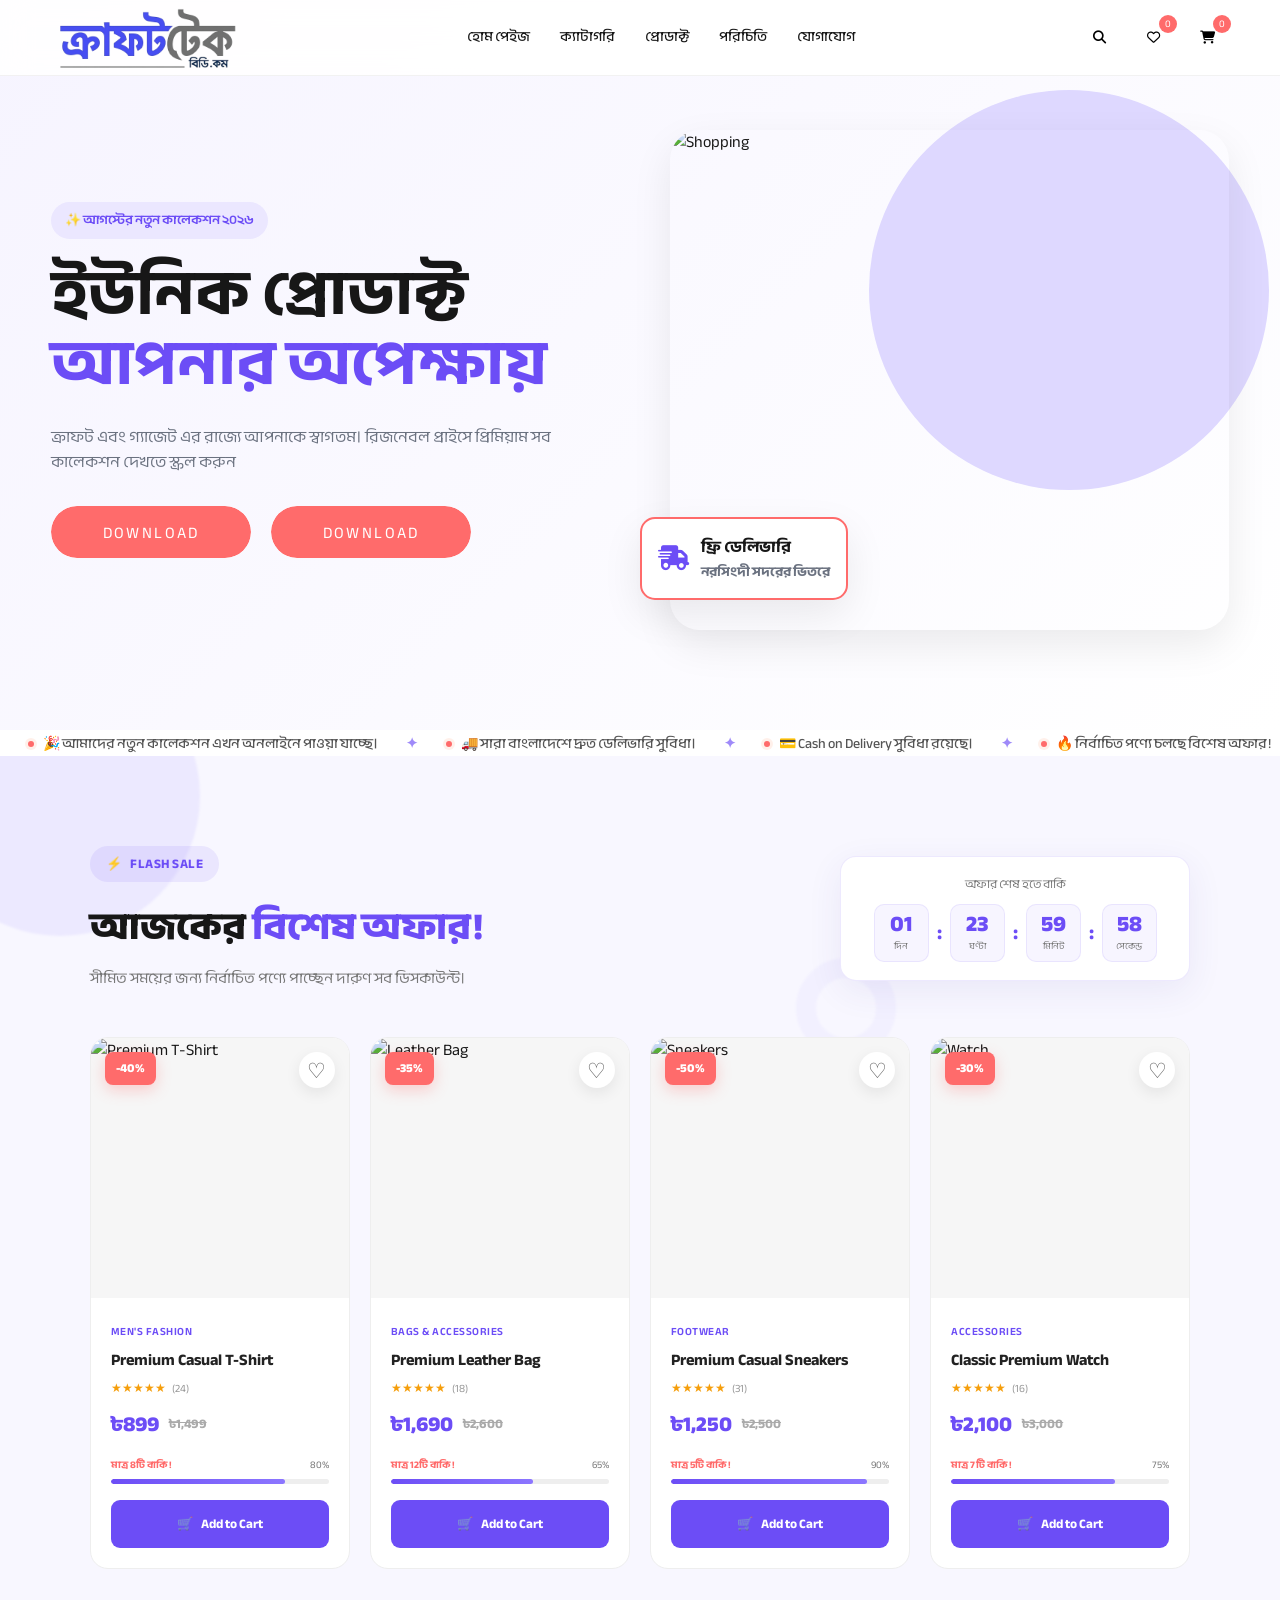
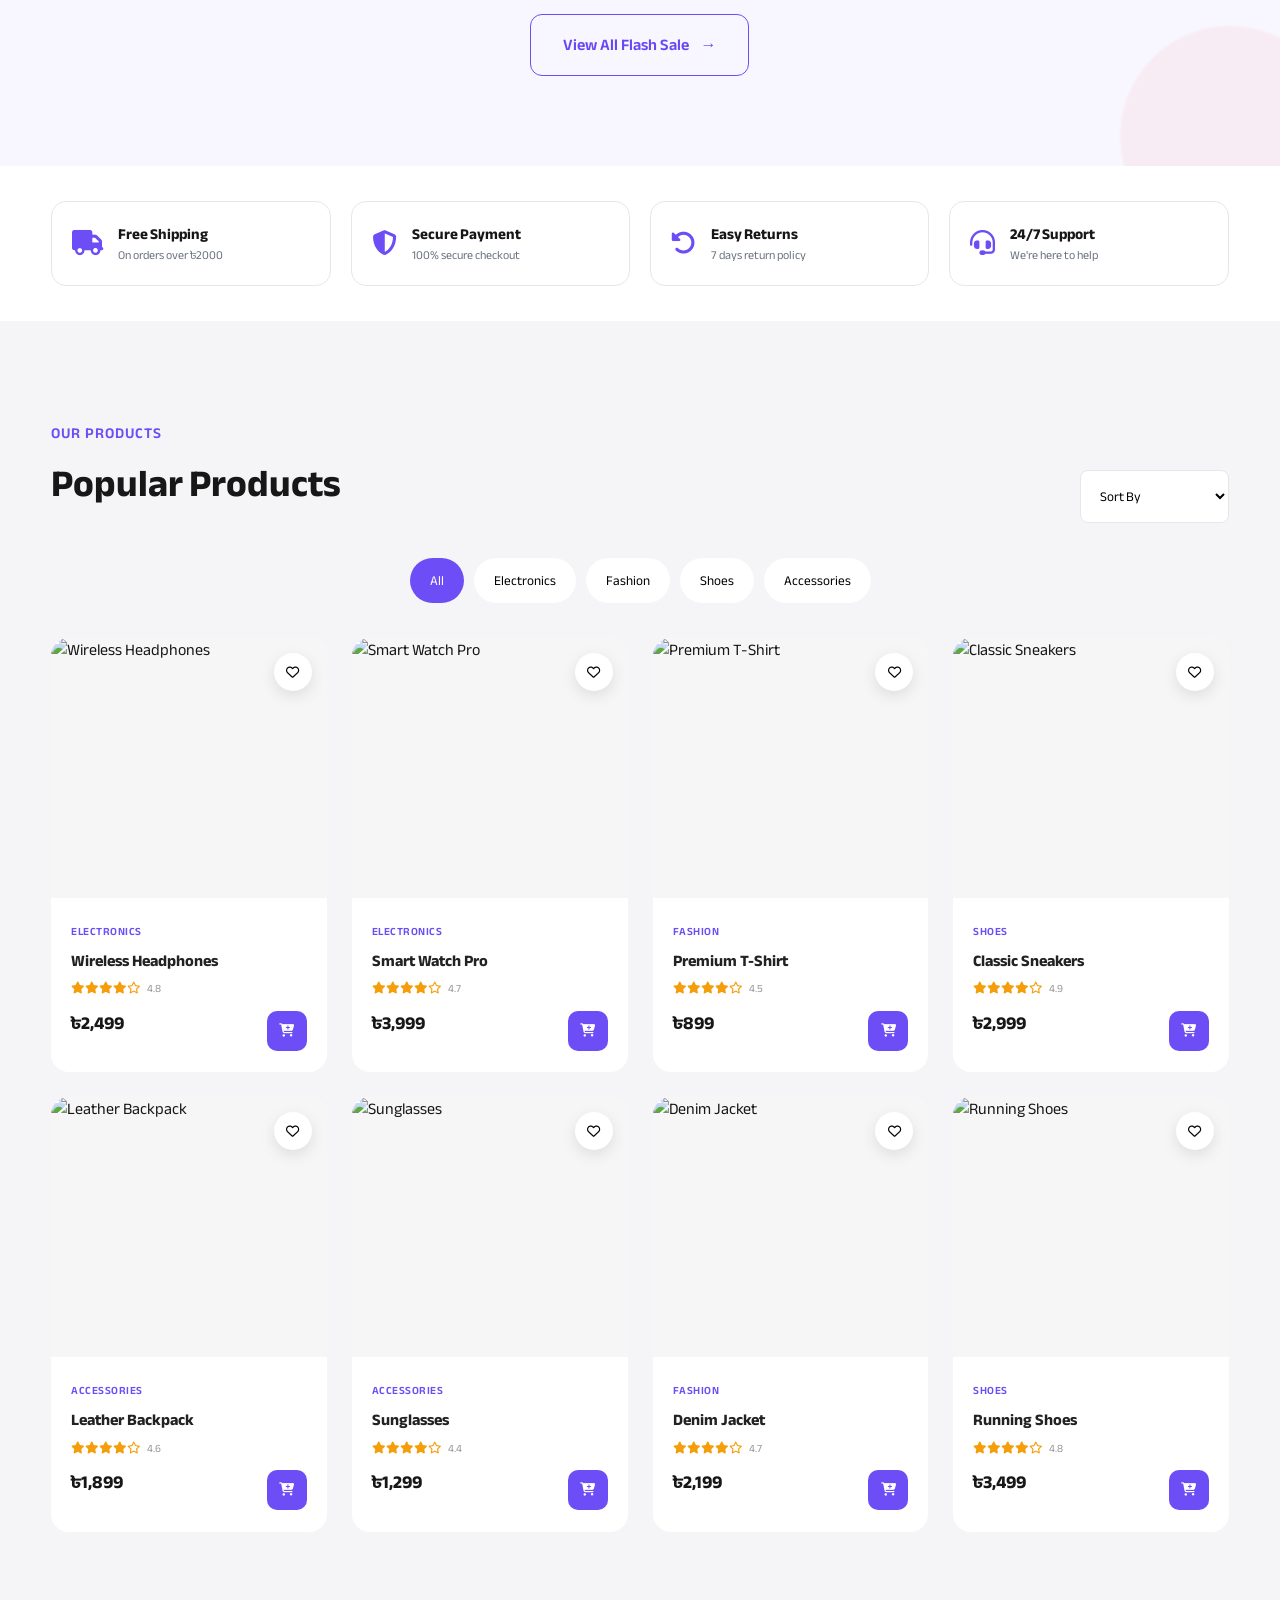
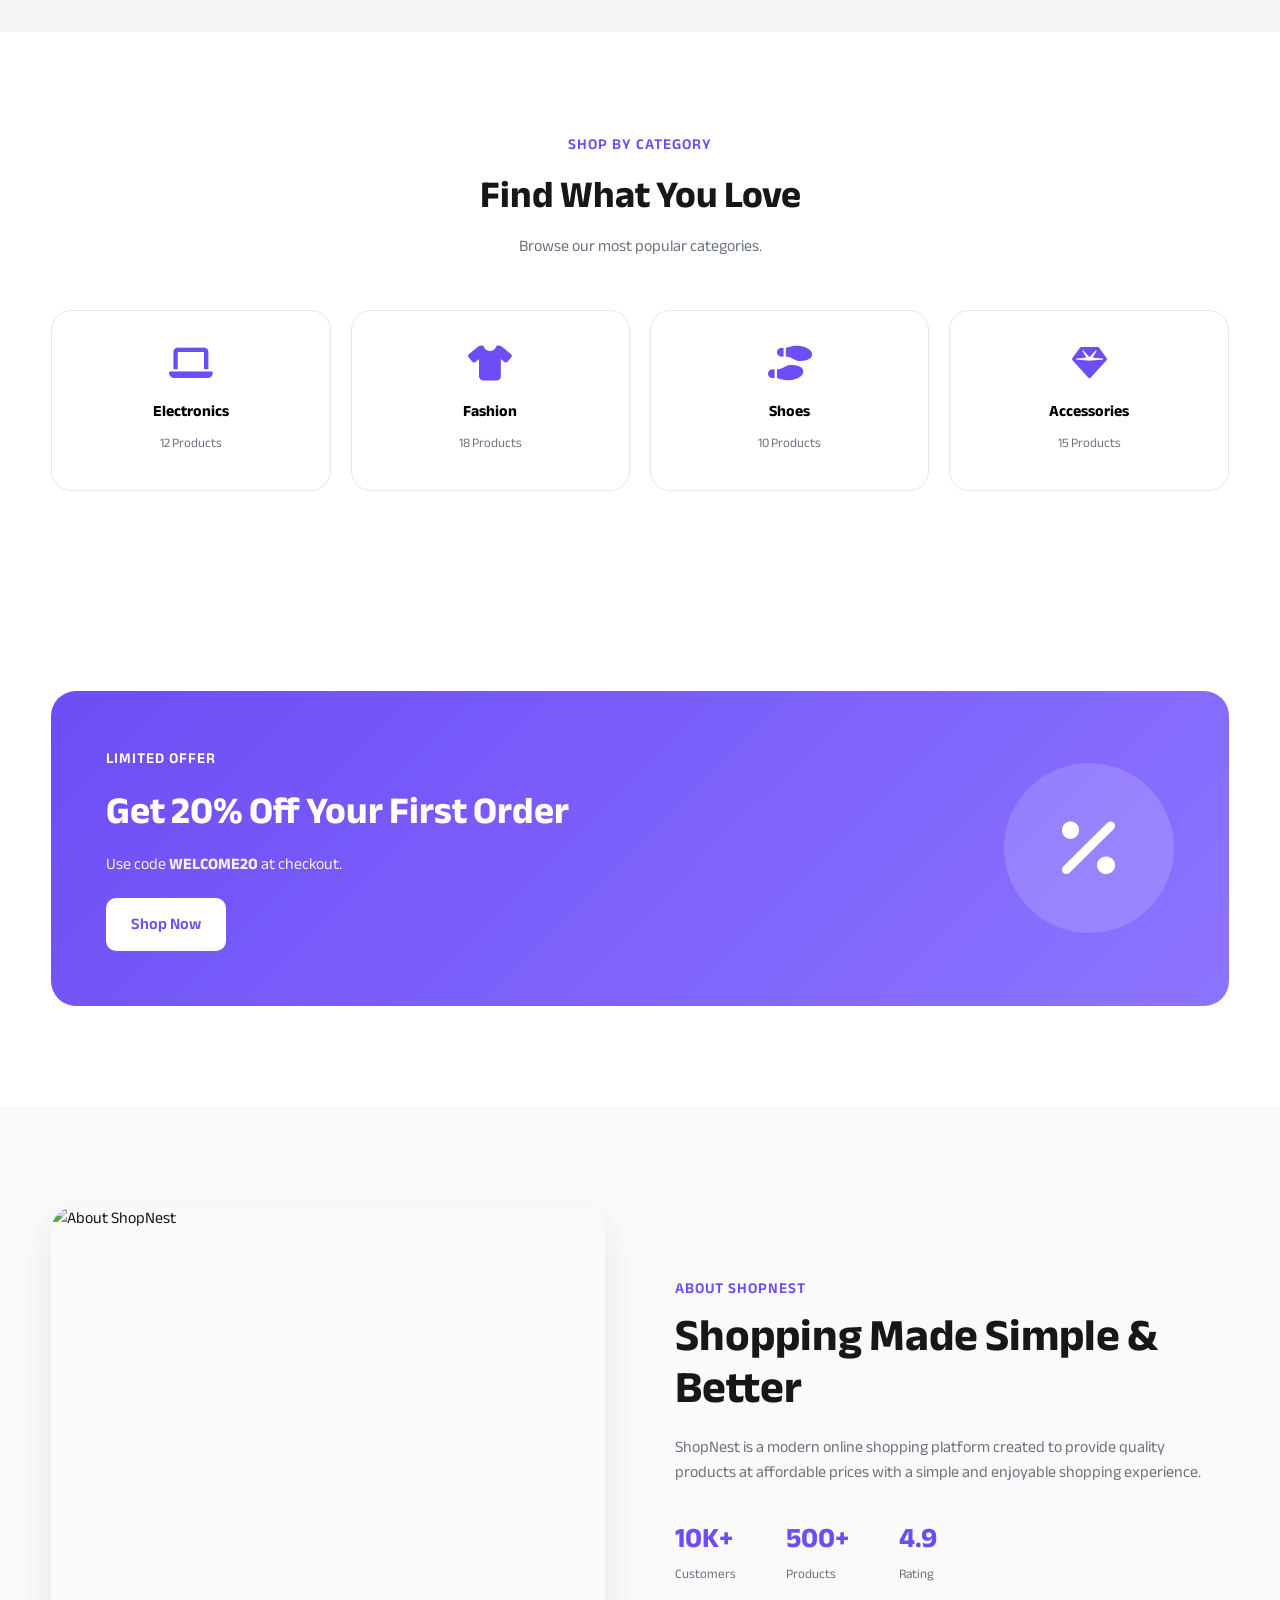
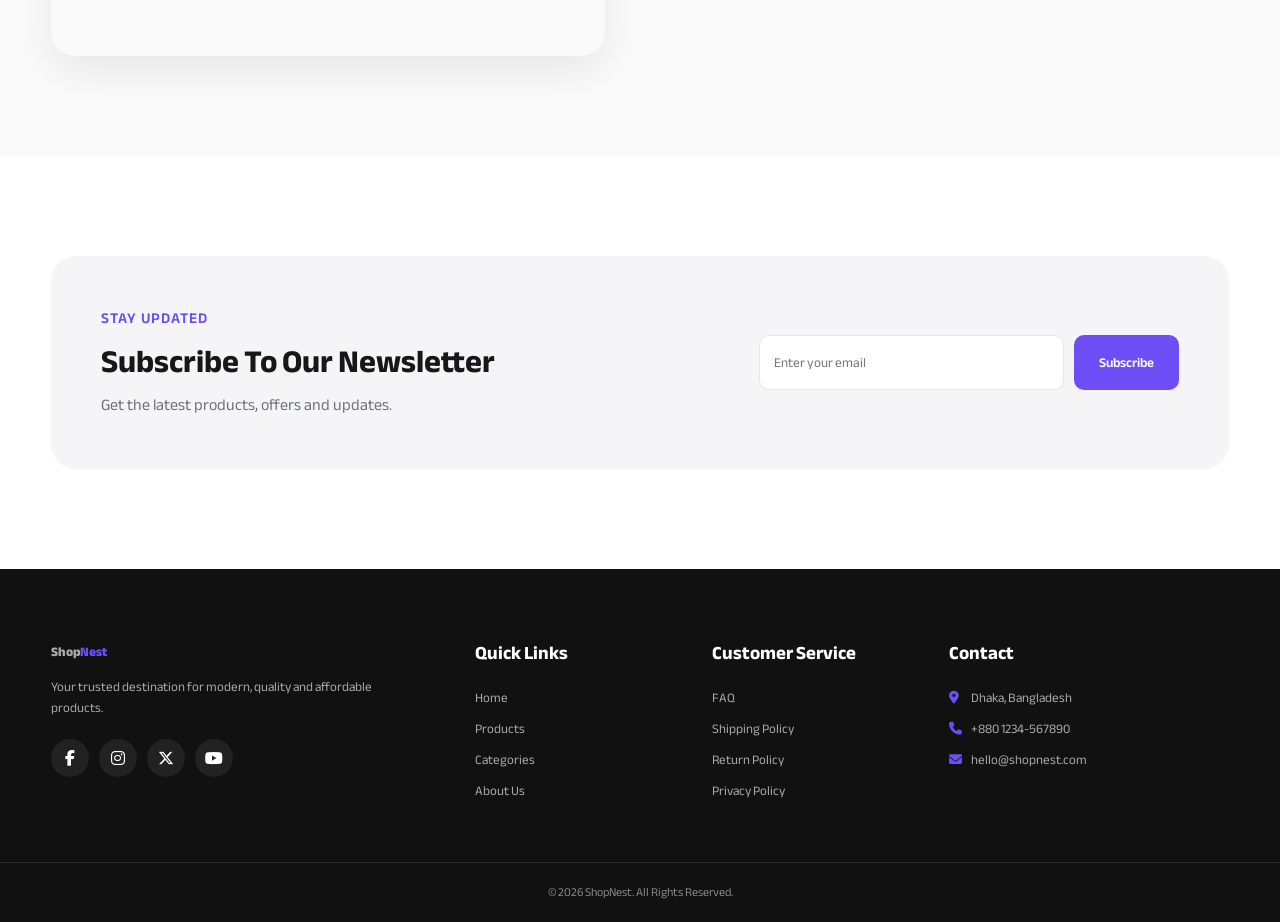
==== commit 39620b60: "marquee tag and hero button section added" ====
--- a/index.html
+++ b/index.html
@@ -92,7 +92,7 @@
 
     <section class="hero section" id="home">
       <div class="container hero-container">
-        <div class="hero-content reveal">
+        <div class="hero-content reveal top_mg">
           <span class="hero-tag"> ✨ আগস্টের নতুন কালেকশন ২০২৬ </span>
 
           <h1>
@@ -105,15 +105,30 @@
             প্রিমিয়াম সব কালেকশন দেখতে স্ক্রল করুন
           </p>
 
-          <div class="hero-buttons">
-            <a href="#products" class="btn primary-btn">
-              Shop Now
-              <i class="fa-solid fa-arrow-right"></i>
-            </a>
-
-            <a href="#categories" class="btn secondary-btn">
-              Explore Categories
-            </a>
+          <div class="hero_btn">
+            <div class="fizzy-wrap">
+              <button class="fizzy-btn button fizzyBtn">
+                <span class="fizzy-icon">
+                  <i class="fa-solid fa-download"></i>
+                </span>
+
+                <span>Download</span>
+
+                <span class="fizzy-particles"></span>
+              </button>
+            </div>
+
+            <div class="fizzy-wrap">
+              <button class="fizzy-btn button fizzyBtn">
+                <span class="fizzy-icon">
+                  <i class="fa-solid fa-download"></i>
+                </span>
+
+                <span>Download</span>
+
+                <span class="fizzy-particles"></span>
+              </button>
+            </div>
           </div>
         </div>
 
@@ -136,7 +151,72 @@
       </div>
     </section>
 
-    <!-- ================= FLASH SALE ================= -->
+    <!-- ================= marquee notice ================= -->
+<div class="marquee-wrapper">
+  <div class="marquee-track">
+
+    <!-- FIRST -->
+    <div class="notice-item">
+      <span class="notice-dot"></span>
+      <span>🎉 আমাদের নতুন কালেকশন এখন অনলাইনে পাওয়া যাচ্ছে।</span>
+    </div>
+
+    <div class="notice-separator">✦</div>
+
+    <div class="notice-item">
+      <span class="notice-dot"></span>
+      <span>🚚 সারা বাংলাদেশে দ্রুত ডেলিভারি সুবিধা।</span>
+    </div>
+
+    <div class="notice-separator">✦</div>
+
+    <div class="notice-item">
+      <span class="notice-dot"></span>
+      <span>💳 Cash on Delivery সুবিধা রয়েছে।</span>
+    </div>
+
+    <div class="notice-separator">✦</div>
+
+    <div class="notice-item">
+      <span class="notice-dot"></span>
+      <span>🔥 নির্বাচিত পণ্যে চলছে বিশেষ অফার!</span>
+    </div>
+
+    <div class="notice-separator">✦</div>
+
+
+    <!-- SECOND COPY -->
+    <div class="notice-item">
+      <span class="notice-dot"></span>
+      <span>🎉 আমাদের নতুন কালেকশন এখন অনলাইনে পাওয়া যাচ্ছে।</span>
+    </div>
+
+    <div class="notice-separator">✦</div>
+
+    <div class="notice-item">
+      <span class="notice-dot"></span>
+      <span>🚚 সারা বাংলাদেশে দ্রুত ডেলিভারি সুবিধা।</span>
+    </div>
+
+    <div class="notice-separator">✦</div>
+
+    <div class="notice-item">
+      <span class="notice-dot"></span>
+      <span>💳 Cash on Delivery সুবিধা রয়েছে।</span>
+    </div>
+
+    <div class="notice-separator">✦</div>
+
+    <div class="notice-item">
+      <span class="notice-dot"></span>
+      <span>🔥 নির্বাচিত পণ্যে চলছে বিশেষ অফার!</span>
+    </div>
+
+    <div class="notice-separator">✦</div>
+
+  </div>
+</div>
+    <!-- ================= marquee notice ================= -->
 
     <!-- ================= FLASH SALE ================= -->
     <section class="flash-sale">
@@ -298,305 +378,305 @@
           <!-- Product 3 -->
           <a href="./flash_sale/flash_product3.html">
             <div class="flash-product-card">
-            <div class="product-image">
-              <span class="discount-badge"> -50% </span>
-
-              <button class="wishlist-btn">♡</button>
-
-              <img
-                src="https://images.unsplash.com/photo-1511499767150-a48a237f0083?auto=format&fit=crop&w=700&q=80"
-                alt="Sneakers"
-              />
-
-              <div class="quick-view">Quick View</div>
-            </div>
-
-            <div class="product-info">
-              <span class="product-category"> Footwear </span>
-
-              <h3>Premium Casual Sneakers</h3>
-
-              <div class="product-rating">
-                ★★★★★
-                <span>(31)</span>
-              </div>
-
-              <div class="product-price">
-                <strong>৳1,250</strong>
-                <del>৳2,500</del>
-              </div>
-
-              <div class="stock-info">
-                <div class="stock-text">
-                  <span>মাত্র 5টি বাকি!</span>
-                  <span>90%</span>
-                </div>
-
-                <div class="stock-bar">
-                  <span style="width: 90%"></span>
-                </div>
-              </div>
-
-              <button class="sale-cart-btn">
-                <span>🛒</span>
-                Add to Cart
-              </button>
-            </div>
+              <div class="product-image">
+                <span class="discount-badge"> -50% </span>
+
+                <button class="wishlist-btn">♡</button>
+
+                <img
+                  src="https://images.unsplash.com/photo-1511499767150-a48a237f0083?auto=format&fit=crop&w=700&q=80"
+                  alt="Sneakers"
+                />
+
+                <div class="quick-view">Quick View</div>
+              </div>
+
+              <div class="product-info">
+                <span class="product-category"> Footwear </span>
+
+                <h3>Premium Casual Sneakers</h3>
+
+                <div class="product-rating">
+                  ★★★★★
+                  <span>(31)</span>
+                </div>
+
+                <div class="product-price">
+                  <strong>৳1,250</strong>
+                  <del>৳2,500</del>
+                </div>
+
+                <div class="stock-info">
+                  <div class="stock-text">
+                    <span>মাত্র 5টি বাকি!</span>
+                    <span>90%</span>
+                  </div>
+
+                  <div class="stock-bar">
+                    <span style="width: 90%"></span>
+                  </div>
+                </div>
+
+                <button class="sale-cart-btn">
+                  <span>🛒</span>
+                  Add to Cart
+                </button>
+              </div>
             </div>
           </a>
 
           <!-- Product 4 -->
           <a href="./flash_sale/flash_product4.html">
             <div class="flash-product-card">
-            <div class="product-image">
-              <span class="discount-badge"> -30% </span>
-
-              <button class="wishlist-btn">♡</button>
-
-              <img
-                src="https://images.unsplash.com/photo-1551107696-a4b0c5a0d9a2?auto=format&fit=crop&w=700&q=80"
-                alt="Watch"
-              />
-
-              <div class="quick-view">Quick View</div>
-            </div>
-
-            <div class="product-info">
-              <span class="product-category"> Accessories </span>
-
-              <h3>Classic Premium Watch</h3>
-
-              <div class="product-rating">
-                ★★★★★
-                <span>(16)</span>
-              </div>
-
-              <div class="product-price">
-                <strong>৳2,100</strong>
-                <del>৳3,000</del>
-              </div>
-
-              <div class="stock-info">
-                <div class="stock-text">
-                  <span>মাত্র 7টি বাকি!</span>
-                  <span>75%</span>
-                </div>
-
-                <div class="stock-bar">
-                  <span style="width: 75%"></span>
-                </div>
-              </div>
-
-              <button class="sale-cart-btn">
-                <span>🛒</span>
-                Add to Cart
-              </button>
-            </div>
+              <div class="product-image">
+                <span class="discount-badge"> -30% </span>
+
+                <button class="wishlist-btn">♡</button>
+
+                <img
+                  src="https://images.unsplash.com/photo-1551107696-a4b0c5a0d9a2?auto=format&fit=crop&w=700&q=80"
+                  alt="Watch"
+                />
+
+                <div class="quick-view">Quick View</div>
+              </div>
+
+              <div class="product-info">
+                <span class="product-category"> Accessories </span>
+
+                <h3>Classic Premium Watch</h3>
+
+                <div class="product-rating">
+                  ★★★★★
+                  <span>(16)</span>
+                </div>
+
+                <div class="product-price">
+                  <strong>৳2,100</strong>
+                  <del>৳3,000</del>
+                </div>
+
+                <div class="stock-info">
+                  <div class="stock-text">
+                    <span>মাত্র 7টি বাকি!</span>
+                    <span>75%</span>
+                  </div>
+
+                  <div class="stock-bar">
+                    <span style="width: 75%"></span>
+                  </div>
+                </div>
+
+                <button class="sale-cart-btn">
+                  <span>🛒</span>
+                  Add to Cart
+                </button>
+              </div>
             </div>
           </a>
         </div>
 
         <!-- Flash Sale Extra Products -->
         <div class="extra-products" id="extraProducts">
-        <!-- Product 5 -->
-        <a href="./flash_sale/flash_product5.html">
+          <!-- Product 5 -->
+          <a href="./flash_sale/flash_product5.html">
             <div class="flash-product-card">
-            <div class="product-image">
-              <span class="discount-badge"> -50% </span>
-
-              <button class="wishlist-btn">♡</button>
-
-              <img
-                src="https://images.unsplash.com/photo-1511499767150-a48a237f0083?auto=format&fit=crop&w=700&q=80"
-                alt="Sneakers"
-              />
-
-              <div class="quick-view">Quick View</div>
-            </div>
-
-            <div class="product-info">
-              <span class="product-category"> Footwear </span>
-
-              <h3>Premium Casual Sneakers</h3>
-
-              <div class="product-rating">
-                ★★★★★
-                <span>(31)</span>
-              </div>
-
-              <div class="product-price">
-                <strong>৳1,250</strong>
-                <del>৳2,500</del>
-              </div>
-
-              <div class="stock-info">
-                <div class="stock-text">
-                  <span>মাত্র 5টি বাকি!</span>
-                  <span>90%</span>
-                </div>
-
-                <div class="stock-bar">
-                  <span style="width: 90%"></span>
-                </div>
-              </div>
-
-              <button class="sale-cart-btn">
-                <span>🛒</span>
-                Add to Cart
-              </button>
-            </div>
-          </div>
-        </a>
-
-        <!-- Product 6 -->
-        <a href="./flash_sale/flash_product6.html">
+              <div class="product-image">
+                <span class="discount-badge"> -50% </span>
+
+                <button class="wishlist-btn">♡</button>
+
+                <img
+                  src="https://images.unsplash.com/photo-1511499767150-a48a237f0083?auto=format&fit=crop&w=700&q=80"
+                  alt="Sneakers"
+                />
+
+                <div class="quick-view">Quick View</div>
+              </div>
+
+              <div class="product-info">
+                <span class="product-category"> Footwear </span>
+
+                <h3>Premium Casual Sneakers</h3>
+
+                <div class="product-rating">
+                  ★★★★★
+                  <span>(31)</span>
+                </div>
+
+                <div class="product-price">
+                  <strong>৳1,250</strong>
+                  <del>৳2,500</del>
+                </div>
+
+                <div class="stock-info">
+                  <div class="stock-text">
+                    <span>মাত্র 5টি বাকি!</span>
+                    <span>90%</span>
+                  </div>
+
+                  <div class="stock-bar">
+                    <span style="width: 90%"></span>
+                  </div>
+                </div>
+
+                <button class="sale-cart-btn">
+                  <span>🛒</span>
+                  Add to Cart
+                </button>
+              </div>
+            </div>
+          </a>
+
+          <!-- Product 6 -->
+          <a href="./flash_sale/flash_product6.html">
             <div class="flash-product-card">
-            <div class="product-image">
-              <span class="discount-badge"> -50% </span>
-
-              <button class="wishlist-btn">♡</button>
-
-              <img
-                src="https://images.unsplash.com/photo-1511499767150-a48a237f0083?auto=format&fit=crop&w=700&q=80"
-                alt="Sneakers"
-              />
-
-              <div class="quick-view">Quick View</div>
-            </div>
-
-            <div class="product-info">
-              <span class="product-category"> Footwear </span>
-
-              <h3>Premium Casual Sneakers</h3>
-
-              <div class="product-rating">
-                ★★★★★
-                <span>(31)</span>
-              </div>
-
-              <div class="product-price">
-                <strong>৳1,250</strong>
-                <del>৳2,500</del>
-              </div>
-
-              <div class="stock-info">
-                <div class="stock-text">
-                  <span>মাত্র 5টি বাকি!</span>
-                  <span>90%</span>
-                </div>
-
-                <div class="stock-bar">
-                  <span style="width: 90%"></span>
-                </div>
-              </div>
-
-              <button class="sale-cart-btn">
-                <span>🛒</span>
-                Add to Cart
-              </button>
-            </div>
-          </div>
-        </a>
-
-        <!-- Product 7 -->
-        <a href="./flash_sale/flash_product7.html">
+              <div class="product-image">
+                <span class="discount-badge"> -50% </span>
+
+                <button class="wishlist-btn">♡</button>
+
+                <img
+                  src="https://images.unsplash.com/photo-1511499767150-a48a237f0083?auto=format&fit=crop&w=700&q=80"
+                  alt="Sneakers"
+                />
+
+                <div class="quick-view">Quick View</div>
+              </div>
+
+              <div class="product-info">
+                <span class="product-category"> Footwear </span>
+
+                <h3>Premium Casual Sneakers</h3>
+
+                <div class="product-rating">
+                  ★★★★★
+                  <span>(31)</span>
+                </div>
+
+                <div class="product-price">
+                  <strong>৳1,250</strong>
+                  <del>৳2,500</del>
+                </div>
+
+                <div class="stock-info">
+                  <div class="stock-text">
+                    <span>মাত্র 5টি বাকি!</span>
+                    <span>90%</span>
+                  </div>
+
+                  <div class="stock-bar">
+                    <span style="width: 90%"></span>
+                  </div>
+                </div>
+
+                <button class="sale-cart-btn">
+                  <span>🛒</span>
+                  Add to Cart
+                </button>
+              </div>
+            </div>
+          </a>
+
+          <!-- Product 7 -->
+          <a href="./flash_sale/flash_product7.html">
             <div class="flash-product-card">
-            <div class="product-image">
-              <span class="discount-badge"> -50% </span>
-
-              <button class="wishlist-btn">♡</button>
-
-              <img
-                src="https://images.unsplash.com/photo-1511499767150-a48a237f0083?auto=format&fit=crop&w=700&q=80"
-                alt="Sneakers"
-              />
-
-              <div class="quick-view">Quick View</div>
-            </div>
-
-            <div class="product-info">
-              <span class="product-category"> Footwear </span>
-
-              <h3>Premium Casual Sneakers</h3>
-
-              <div class="product-rating">
-                ★★★★★
-                <span>(31)</span>
-              </div>
-
-              <div class="product-price">
-                <strong>৳1,250</strong>
-                <del>৳2,500</del>
-              </div>
-
-              <div class="stock-info">
-                <div class="stock-text">
-                  <span>মাত্র 5টি বাকি!</span>
-                  <span>90%</span>
-                </div>
-
-                <div class="stock-bar">
-                  <span style="width: 90%"></span>
-                </div>
-              </div>
-
-              <button class="sale-cart-btn">
-                <span>🛒</span>
-                Add to Cart
-              </button>
-            </div>
-          </div>
-        </a>
-
-        <!-- Product 8 -->
-        <a href="./flash_sale/flash_product8.html">
+              <div class="product-image">
+                <span class="discount-badge"> -50% </span>
+
+                <button class="wishlist-btn">♡</button>
+
+                <img
+                  src="https://images.unsplash.com/photo-1511499767150-a48a237f0083?auto=format&fit=crop&w=700&q=80"
+                  alt="Sneakers"
+                />
+
+                <div class="quick-view">Quick View</div>
+              </div>
+
+              <div class="product-info">
+                <span class="product-category"> Footwear </span>
+
+                <h3>Premium Casual Sneakers</h3>
+
+                <div class="product-rating">
+                  ★★★★★
+                  <span>(31)</span>
+                </div>
+
+                <div class="product-price">
+                  <strong>৳1,250</strong>
+                  <del>৳2,500</del>
+                </div>
+
+                <div class="stock-info">
+                  <div class="stock-text">
+                    <span>মাত্র 5টি বাকি!</span>
+                    <span>90%</span>
+                  </div>
+
+                  <div class="stock-bar">
+                    <span style="width: 90%"></span>
+                  </div>
+                </div>
+
+                <button class="sale-cart-btn">
+                  <span>🛒</span>
+                  Add to Cart
+                </button>
+              </div>
+            </div>
+          </a>
+
+          <!-- Product 8 -->
+          <a href="./flash_sale/flash_product8.html">
             <div class="flash-product-card">
-            <div class="product-image">
-              <span class="discount-badge"> -50% </span>
-
-              <button class="wishlist-btn">♡</button>
-
-              <img
-                src="https://images.unsplash.com/photo-1511499767150-a48a237f0083?auto=format&fit=crop&w=700&q=80"
-                alt="Sneakers"
-              />
-
-              <div class="quick-view">Quick View</div>
-            </div>
-
-            <div class="product-info">
-              <span class="product-category"> Footwear </span>
-
-              <h3>Premium Casual Sneakers</h3>
-
-              <div class="product-rating">
-                ★★★★★
-                <span>(31)</span>
-              </div>
-
-              <div class="product-price">
-                <strong>৳1,250</strong>
-                <del>৳2,500</del>
-              </div>
-
-              <div class="stock-info">
-                <div class="stock-text">
-                  <span>মাত্র 5টি বাকি!</span>
-                  <span>90%</span>
-                </div>
-
-                <div class="stock-bar">
-                  <span style="width: 90%"></span>
-                </div>
-              </div>
-
-              <button class="sale-cart-btn">
-                <span>🛒</span>
-                Add to Cart
-              </button>
-            </div>
-          </div>
-        </a>
+              <div class="product-image">
+                <span class="discount-badge"> -50% </span>
+
+                <button class="wishlist-btn">♡</button>
+
+                <img
+                  src="https://images.unsplash.com/photo-1511499767150-a48a237f0083?auto=format&fit=crop&w=700&q=80"
+                  alt="Sneakers"
+                />
+
+                <div class="quick-view">Quick View</div>
+              </div>
+
+              <div class="product-info">
+                <span class="product-category"> Footwear </span>
+
+                <h3>Premium Casual Sneakers</h3>
+
+                <div class="product-rating">
+                  ★★★★★
+                  <span>(31)</span>
+                </div>
+
+                <div class="product-price">
+                  <strong>৳1,250</strong>
+                  <del>৳2,500</del>
+                </div>
+
+                <div class="stock-info">
+                  <div class="stock-text">
+                    <span>মাত্র 5টি বাকি!</span>
+                    <span>90%</span>
+                  </div>
+
+                  <div class="stock-bar">
+                    <span style="width: 90%"></span>
+                  </div>
+                </div>
+
+                <button class="sale-cart-btn">
+                  <span>🛒</span>
+                  Add to Cart
+                </button>
+              </div>
+            </div>
+          </a>
         </div>
 
         <!-- Button -->
@@ -605,6 +685,9 @@
         </div>
       </div>
     </section>
+
+    <!-- ================= FLASH SALE ================= -->
+
     <!-- ================= FEATURES ================= -->
 
     <section class="features section">
--- a/style.css
+++ b/style.css
@@ -51,7 +51,7 @@
 :root {
   --primary: #6c4df6;
   --primary-dark: #5034d4;
-  --secondary: #ff6b6b;
+  --secondary: #ff6b35;
 
   --dark: #171717;
   --gray: #6b7280;
@@ -203,7 +203,7 @@
   transition: var(--transition);
 }
 
-/* testingh code  */
+/* nav link item animation code  */
 
 #navbar a::after,
 #navbar a::before {
@@ -223,12 +223,140 @@
 #navbar a:hover::after,
 #navbar a:hover::before {
   backface-visibility: hidden;
-  border: 1px solid red;
+  border: 1px solid var(--secondary);
   width: 100%;
-  transition: 0.5s ease-in-out;
-}
-
-/* testing close  */
+  transition: 0.2s ease-in-out;
+}
+
+/* Nav link animation  */
+
+/* ================================
+   NOTICE MARQUEE
+================================ */
+
+.notice-marquee {
+  width: 100%;
+  height: 42px;
+  display: flex;
+  align-items: center;
+  background: #ffffff;
+  overflow: hidden;
+  font-family: "Hind Siliguri", sans-serif;
+}
+
+/* Small Star */
+
+.notice-icon {
+  color: #ffffff;
+  font-size: 13px;
+}
+
+/* Marquee Area */
+
+.marquee-wrapper {
+  flex: 1;
+  overflow: hidden;
+  white-space: nowrap;
+}
+
+/* Moving Track */
+
+.marquee-track {
+  display: inline-flex;
+  align-items: center;
+  width: max-content;
+  animation: noticeScroll 20s linear infinite;
+  animation-play-state: running;
+}
+
+/* Notice */
+
+.notice-item {
+  display: inline-flex;
+  align-items: center;
+
+  gap: 9px;
+
+  padding: 0 28px;
+
+  color: #555;
+
+  font-size: 14px;
+  font-weight: 500;
+}
+
+/* Orange Dot */
+
+.notice-dot {
+  width: 6px;
+  height: 6px;
+
+  background: var(--secondary);
+
+  border-radius: 50%;
+
+  flex-shrink: 0;
+
+  box-shadow: 0 0 0 3px rgba(255, 107, 53, 0.1);
+}
+
+/* Separator */
+
+.notice-separator {
+  color: var(--primary);
+
+  font-size: 14px;
+  font-weight: 700;
+
+  opacity: 0.65;
+}
+
+/* Animation */
+
+@keyframes noticeScroll {
+  from {
+    transform: translateX(0);
+  }
+
+  to {
+    transform: translateX(-50%);
+  }
+}
+
+/* Hover করলে Animation Pause */
+
+.notice-marquee:hover .marquee-track {
+  animation-play-state: paused;
+}
+
+/* ================================
+   MOBILE
+================================ */
+
+@media (max-width: 768px) {
+  .notice-marquee {
+    height: 36px;
+  }
+
+  .notice-label {
+    min-width: 70px;
+
+    font-size: 12px;
+  }
+
+  .notice-item {
+    padding: 0 18px;
+
+    font-size: 12px;
+  }
+
+  .notice-separator {
+    font-size: 11px;
+  }
+}
+/* ================================
+   NOTICE MARQUEE
+================================ */
 
 .navbar a:hover {
   color: var(--primary);
@@ -389,10 +517,8 @@
 ===================================================== */
 
 .hero {
-  padding-top: 160px;
-
-  min-height: 750px;
-
+  padding-top: 130px;
+  min-height: 730px;
   background: linear-gradient(135deg, #f6f4ff, #ffffff);
 }
 
@@ -442,11 +568,172 @@
 
   margin-bottom: 30px;
 }
-
-.hero-buttons {
-  display: flex;
-  gap: 15px;
-  flex-wrap: wrap;
+.fizzy-wrap {
+  display: flex;
+  justify-content: center;
+  align-items: center;
+  margin-right: 20px;
+}
+
+.fizzy-btn {
+  position: relative;
+  width: 200px;
+  height: 52px;
+  border-radius: 12px;
+  background: #fff;
+  color: #6c4df6;
+  font: 600 14px inherit;
+  cursor: pointer;
+  overflow: visible;
+  transition: 0.3s;
+  z-index: 2;
+}
+
+.fizzy-btn:hover {
+  transform: translateY(-3px);
+}
+
+.fizzy-btn > span:not(.fizzy-particles) {
+  position: relative;
+  z-index: 3;
+  transition: 0.3s;
+}
+
+.fizzy-btn:hover > span:not(.fizzy-particles) {
+  transform: translateX(5px);
+}
+
+.fizzy-icon {
+  position: absolute !important;
+  left: 20px;
+  top: 50%;
+  transform: translateY(-50%) !important;
+  opacity: 0;
+  color: #fff;
+  transition: 0.3s;
+}
+
+.fizzy-btn:hover .fizzy-icon {
+  left: 25px;
+  opacity: 1;
+}
+
+.fizzy-particles {
+  position: absolute;
+  inset: 0;
+  pointer-events: none;
+  overflow: visible;
+  z-index: 1;
+}
+
+.fizzy-particle {
+  position: absolute;
+  left: 50%;
+  top: 50%;
+  width: 6px;
+  height: 6px;
+  border-radius: 50%;
+  opacity: 0;
+  box-shadow: 0 0 8px currentColor;
+  animation: fizzy var(--d) ease-out forwards;
+}
+
+@keyframes fizzy {
+  0% {
+    opacity: 0;
+    transform: translate(-50%, -50%) scale(0.2);
+  }
+  15% {
+    opacity: 1;
+    transform: translate(calc(-50% + var(--sx)), calc(-50% + var(--sy)))
+      scale(1);
+  }
+  100% {
+    opacity: 0;
+    transform: translate(calc(-50% + var(--ex)), calc(-50% + var(--ey)))
+      scale(0.1);
+  }
+}
+
+.fizzy-btn:before {
+  content: "";
+  position: absolute;
+  inset: -5px;
+  border-radius: 15px;
+  pointer-events: none;
+  opacity: 0;
+}
+
+.fizzy-btn:hover:before {
+  opacity: 1;
+  animation: glow 1.5s ease-in-out infinite;
+}
+.button {
+  display: inline-block;
+  padding: 0.75rem 1.25rem;
+  border-radius: 10rem;
+  color: #fff;
+  text-transform: uppercase;
+  font-size: 1rem;
+  letter-spacing: 0.15rem;
+  transition: all 0.3s;
+  position: relative;
+  overflow: hidden;
+  z-index: 1;
+  border: none;
+}
+
+.button:after {
+  content: "";
+  position: absolute;
+  bottom: 0;
+  left: 0;
+  width: 100%;
+  height: 100%;
+  background-color: var(--secondary);
+  border-radius: 10rem;
+  z-index: -2;
+}
+
+.button:before {
+  content: "";
+  position: absolute;
+  bottom: 0;
+  left: 0;
+  width: 0%;
+  height: 120%;
+  background-color: var(--primary);
+  transition: all 0.3s;
+  border-radius: 10rem;
+  z-index: -1;
+}
+
+.button:hover {
+  color: #fff;
+}
+
+.button:hover:before {
+  width: 100%;
+}
+
+@keyframes glow {
+  50% {
+    box-shadow: 0 0 25px #6c4df640;
+  }
+}
+
+@media (max-width: 500px) {
+  .fizzy-wrap {
+    padding: 40px 15px;
+  }
+  .fizzy-btn {
+    width: 180px;
+  }
+}
+
+.hero_btn {
+  display: flex;
+  align-items: center;
 }
 
 .hero-image {
@@ -489,7 +776,7 @@
   background: white;
   padding: 16px;
   border-radius: 15px;
-  border: 1px solid var(--secondary);
+  border: 2px solid var(--secondary);
   display: flex;
   align-items: center;
   animation: bump 2.5s ease-in-out infinite;
@@ -499,18 +786,18 @@
 }
 
 @keyframes bump {
-    0%, 100% {
-        transform: translateY(0) scale(1);
-    }
-
-    50% {
-        transform: translateY(-12px) scale(1.05);
-    }
-}
-.delivery{
+  0%,
+  100% {
+    transform: translateY(0) scale(1);
+  }
+
+  50% {
+    transform: translateY(-12px) scale(1.05);
+  }
+}
+.delivery {
   color: #6c4df6;
   font-weight: bold;
-
 }
 
 @keyframes moveInBottom {
@@ -542,38 +829,36 @@
 /* =====================================================
    FLASH SALE
 ===================================================== */
-        /* =========================================
+/* =========================================
    FLASH SALE SECTION
 ========================================= */
 
 :root {
-    --primary: #6c4df6;
-    --primary-dark: #5034d4;
-    --secondary: #ff6b6b;
-    --sale-bg: #f8f7ff;
-    --text-dark: #171717;
-    --text-light: #777;
-}
-
+  --primary: #6c4df6;
+  --primary-dark: #5034d4;
+  --secondary: #ff6b6b;
+  --sale-bg: #f8f7ff;
+  --text-dark: #171717;
+  --text-light: #777;
+}
 
 /* Main Section */
 
 .flash-sale {
-    position: relative;
-    overflow: hidden;
-    padding: 90px 0;
-    background: var(--sale-bg);
-}
-
+  position: relative;
+  overflow: hidden;
+  padding: 90px 0;
+  background: var(--sale-bg);
+}
 
 /* Container */
 
 .flash-sale .container {
-    width: 86%;
-    max-width: 1250px;
-    margin: auto;
-    position: relative;
-    z-index: 2;
+  width: 86%;
+  max-width: 1250px;
+  margin: auto;
+  position: relative;
+  z-index: 2;
 }
 
 /* extra flash sale product */
@@ -582,955 +867,821 @@
    EXTRA FLASH SALE PRODUCTS
 ========================= */
 
-.extra-products{
-    display:grid;
-    grid-template-columns:repeat(4,1fr);
-    gap:24px;
-
-    max-height:0;
-    opacity:0;
-    overflow:hidden;
-
-    transform:translateY(80px);
-
-    transition:
-        max-height 1s ease,
-        opacity .7s ease,
-        transform .8s ease;
-
-    margin-top:0;
+.extra-products {
+  display: grid;
+  grid-template-columns: repeat(4, 1fr);
+  gap: 24px;
+
+  max-height: 0;
+  opacity: 0;
+  overflow: hidden;
+
+  transform: translateY(80px);
+
+  transition:
+    max-height 1s ease,
+    opacity 0.7s ease,
+    transform 0.8s ease;
+
+  margin-top: 0;
 }
 
 /* Show Animation */
 
-.extra-products.show{
-    max-height:1200px;
-    opacity:1;
-    transform:translateY(0);
-
-    margin-top:30px;
+.extra-products.show {
+  max-height: 1200px;
+  opacity: 1;
+  transform: translateY(0);
+
+  margin-top: 30px;
 }
 
 /* Individual card animation */
 
-.extra-card{
-    opacity:0;
-    transform:translateY(60px);
-    transition:.7s ease;
-}
-
-.extra-products.show .extra-card{
-    opacity:1;
-    transform:translateY(0);
+.extra-card {
+  opacity: 0;
+  transform: translateY(60px);
+  transition: 0.7s ease;
+}
+
+.extra-products.show .extra-card {
+  opacity: 1;
+  transform: translateY(0);
 }
 
 /* Delay animation */
 
-.extra-products.show .extra-card:nth-child(1){
-    transition-delay:.1s;
-}
-
-.extra-products.show .extra-card:nth-child(2){
-    transition-delay:.2s;
-}
-
-.extra-products.show .extra-card:nth-child(3){
-    transition-delay:.3s;
-}
-
-.extra-products.show .extra-card:nth-child(4){
-    transition-delay:.4s;
-}
-
+.extra-products.show .extra-card:nth-child(1) {
+  transition-delay: 0.1s;
+}
+
+.extra-products.show .extra-card:nth-child(2) {
+  transition-delay: 0.2s;
+}
+
+.extra-products.show .extra-card:nth-child(3) {
+  transition-delay: 0.3s;
+}
+
+.extra-products.show .extra-card:nth-child(4) {
+  transition-delay: 0.4s;
+}
 
 /* View Button */
 
-.view-btn-wrapper{
-    display:flex;
-    justify-content:center;
-    margin-top:45px;
-}
-
-#viewFlashBtn{
-    padding:15px 32px;
-
-    border:1px solid #6c4df6;
-    background:transparent;
-
-    color:#6848f5;
-
-    border-radius:12px;
-
-    font-size:16px;
-    font-weight:600;
-
-    cursor:pointer;
-
-    transition:.3s;
-}
-
-#viewFlashBtn:hover{
-    background:#6848f5;
-    color:white;
-}
-
-#viewFlashBtn span{
-    margin-left:8px;
-}
-
+.view-btn-wrapper {
+  display: flex;
+  justify-content: center;
+  margin-top: 45px;
+}
+
+#viewFlashBtn {
+  padding: 15px 32px;
+
+  border: 1px solid #6c4df6;
+  background: transparent;
+
+  color: #6848f5;
+
+  border-radius: 12px;
+
+  font-size: 16px;
+  font-weight: 600;
+
+  cursor: pointer;
+
+  transition: 0.3s;
+}
+
+#viewFlashBtn:hover {
+  background: #6848f5;
+  color: white;
+}
+
+#viewFlashBtn span {
+  margin-left: 8px;
+}
 
 /* Responsive */
 
-@media(max-width:1100px){
-
-    .extra-products{
-        grid-template-columns:repeat(2,1fr);
-    }
-
-}
-
-@media(max-width:600px){
-
-    .extra-products{
-        grid-template-columns:1fr;
-    }
-
-    #viewFlashBtn{
-        width:90%;
-    }
-
-}
-
-
-
+@media (max-width: 1100px) {
+  .extra-products {
+    grid-template-columns: repeat(2, 1fr);
+  }
+}
+
+@media (max-width: 600px) {
+  .extra-products {
+    grid-template-columns: 1fr;
+  }
+
+  #viewFlashBtn {
+    width: 90%;
+  }
+}
 
 /* =========================================
    BACKGROUND DECORATION
 ========================================= */
 
 .sale-shape {
-    position: absolute;
-    border-radius: 50%;
-    pointer-events: none;
-    filter: blur(1px);
+  position: absolute;
+  border-radius: 50%;
+  pointer-events: none;
+  filter: blur(1px);
 }
 
 .sale-shape-1 {
-    width: 280px;
-    height: 280px;
-    background: rgba(108, 77, 246, 0.08);
-    top: -100px;
-    left: -80px;
-    animation: floatingShape 7s ease-in-out infinite;
+  width: 280px;
+  height: 280px;
+  background: rgba(108, 77, 246, 0.08);
+  top: -100px;
+  left: -80px;
+  animation: floatingShape 7s ease-in-out infinite;
 }
 
 .sale-shape-2 {
-    width: 220px;
-    height: 220px;
-    background: rgba(255, 107, 107, 0.07);
-    right: -60px;
-    bottom: -80px;
-    animation: floatingShape 8s ease-in-out infinite reverse;
+  width: 220px;
+  height: 220px;
+  background: rgba(255, 107, 107, 0.07);
+  right: -60px;
+  bottom: -80px;
+  animation: floatingShape 8s ease-in-out infinite reverse;
 }
 
 .sale-shape-3 {
-    width: 100px;
-    height: 100px;
-    border: 20px solid rgba(108, 77, 246, 0.04);
-    right: 30%;
-    top: 20%;
-    animation: rotateShape 12s linear infinite;
-}
-
+  width: 100px;
+  height: 100px;
+  border: 20px solid rgba(108, 77, 246, 0.04);
+  right: 30%;
+  top: 20%;
+  animation: rotateShape 12s linear infinite;
+}
 
 @keyframes floatingShape {
-
-    0%,
-    100% {
-        transform: translateY(0);
-    }
-
-    50% {
-        transform: translateY(-25px);
-    }
-}
-
+  0%,
+  100% {
+    transform: translateY(0);
+  }
+
+  50% {
+    transform: translateY(-25px);
+  }
+}
 
 @keyframes rotateShape {
-
-    from {
-        transform: rotate(0deg);
-    }
-
-    to {
-        transform: rotate(360deg);
-    }
-}
-
+  from {
+    transform: rotate(0deg);
+  }
+
+  to {
+    transform: rotate(360deg);
+  }
+}
 
 /* =========================================
    HEADER
 ========================================= */
 
 .flash-sale-header {
-    display: flex;
-    justify-content: space-between;
-    align-items: center;
-    gap: 40px;
-    margin-bottom: 45px;
-}
-
+  display: flex;
+  justify-content: space-between;
+  align-items: center;
+  gap: 40px;
+  margin-bottom: 45px;
+}
 
 .sale-title-area {
-    max-width: 600px;
-}
-
+  max-width: 600px;
+}
 
 .sale-label {
-    display: inline-flex;
-    align-items: center;
-    gap: 8px;
-
-    padding: 8px 16px;
-
-    background: rgba(108, 77, 246, 0.1);
-    color: var(--primary);
-
-    border-radius: 30px;
-
-    font-size: 13px;
-    font-weight: 700;
-
-    letter-spacing: 0.5px;
-}
-
+  display: inline-flex;
+  align-items: center;
+  gap: 8px;
+
+  padding: 8px 16px;
+
+  background: rgba(108, 77, 246, 0.1);
+  color: var(--primary);
+
+  border-radius: 30px;
+
+  font-size: 13px;
+  font-weight: 700;
+
+  letter-spacing: 0.5px;
+}
 
 .sale-fire {
-    display: inline-block;
-    animation: fireShake 0.8s ease-in-out infinite;
-}
-
+  display: inline-block;
+  animation: fireShake 0.8s ease-in-out infinite;
+}
 
 @keyframes fireShake {
-
-    0%,
-    100% {
-        transform: scale(1) rotate(0);
-    }
-
-    50% {
-        transform: scale(1.25) rotate(-8deg);
-    }
-}
-
+  0%,
+  100% {
+    transform: scale(1) rotate(0);
+  }
+
+  50% {
+    transform: scale(1.25) rotate(-8deg);
+  }
+}
 
 .sale-title-area h2 {
-    margin: 15px 0 8px;
-
-    font-size: 38px;
-    font-weight: 800;
-
-    color: var(--text-dark);
-}
-
+  margin: 15px 0 8px;
+
+  font-size: 38px;
+  font-weight: 800;
+
+  color: var(--text-dark);
+}
 
 .sale-title-area h2 span {
-    color: var(--primary);
-}
-
+  color: var(--primary);
+}
 
 .sale-title-area p {
-    color: var(--text-light);
-    font-size: 15px;
-    line-height: 1.7;
-}
-
+  color: var(--text-light);
+  font-size: 15px;
+  line-height: 1.7;
+}
 
 /* =========================================
    COUNTDOWN
 ========================================= */
 
 .sale-countdown-wrapper {
-    padding: 18px 22px;
-
-    background: white;
-
-    border: 1px solid rgba(108, 77, 246, 0.12);
-
-    border-radius: 16px;
-
-    box-shadow:
-        0 10px 35px rgba(65, 45, 150, 0.08);
-
-    min-width: 350px;
-}
-
+  padding: 18px 22px;
+
+  background: white;
+
+  border: 1px solid rgba(108, 77, 246, 0.12);
+
+  border-radius: 16px;
+
+  box-shadow: 0 10px 35px rgba(65, 45, 150, 0.08);
+
+  min-width: 350px;
+}
 
 .countdown-title {
-    color: #777;
-    font-size: 12px;
-    text-align: center;
-    margin-bottom: 10px;
-}
-
+  color: #777;
+  font-size: 12px;
+  text-align: center;
+  margin-bottom: 10px;
+}
 
 .countdown {
-    display: flex;
-    align-items: center;
-    justify-content: center;
-    gap: 8px;
-}
-
+  display: flex;
+  align-items: center;
+  justify-content: center;
+  gap: 8px;
+}
 
 .time-box {
-    width: 55px;
-    height: 58px;
-
-    display: flex;
-    flex-direction: column;
-    justify-content: center;
-    align-items: center;
-
-    background: #f7f5ff;
-
-    border-radius: 10px;
-
-    border: 1px solid rgba(108, 77, 246, 0.1);
-}
-
+  width: 55px;
+  height: 58px;
+
+  display: flex;
+  flex-direction: column;
+  justify-content: center;
+  align-items: center;
+
+  background: #f7f5ff;
+
+  border-radius: 10px;
+
+  border: 1px solid rgba(108, 77, 246, 0.1);
+}
 
 .time-box span {
-    font-size: 22px;
-    font-weight: 800;
-    color: var(--primary);
-    line-height: 1;
-}
-
+  font-size: 22px;
+  font-weight: 800;
+  color: var(--primary);
+  line-height: 1;
+}
 
 .time-box small {
-    margin-top: 5px;
-    font-size: 9px;
-    color: #777;
-}
-
+  margin-top: 5px;
+  font-size: 9px;
+  color: #777;
+}
 
 .time-colon {
-    color: var(--primary);
-    font-size: 20px;
-    font-weight: 800;
-}
-
+  color: var(--primary);
+  font-size: 20px;
+  font-weight: 800;
+}
 
 /* Seconds blinking */
 
 .seconds-box span {
-    animation: secondsPulse 1s infinite;
-}
-
+  animation: secondsPulse 1s infinite;
+}
 
 @keyframes secondsPulse {
-
-    0%,
-    100% {
-        opacity: 1;
-    }
-
-    50% {
-        opacity: 0.5;
-    }
-}
-
+  0%,
+  100% {
+    opacity: 1;
+  }
+
+  50% {
+    opacity: 0.5;
+  }
+}
 
 /* =========================================
    PRODUCT GRID
 ========================================= */
 
 .flash-products {
-    display: grid;
-
-    grid-template-columns:
-        repeat(4, 1fr);
-
-    gap: 20px;
-}
-
+  display: grid;
+
+  grid-template-columns: repeat(4, 1fr);
+
+  gap: 20px;
+}
 
 /* =========================================
    PRODUCT CARD
 ========================================= */
 
 .flash-product-card {
-    position: relative;
-
-    background: #ffffff;
-
-    border: 1px solid #eeeeee;
-
-    border-radius: 18px;
-
-    overflow: hidden;
-
-    transition:
-        transform 0.35s ease,
-        box-shadow 0.35s ease,
-        border-color 0.35s ease;
-}
-
+  position: relative;
+
+  background: #ffffff;
+
+  border: 1px solid #eeeeee;
+
+  border-radius: 18px;
+
+  overflow: hidden;
+
+  transition:
+    transform 0.35s ease,
+    box-shadow 0.35s ease,
+    border-color 0.35s ease;
+}
 
 .flash-product-card:hover {
-
-    transform: translateY(-8px);
-
-    border-color: rgba(108, 77, 246, 0.25);
-
-    box-shadow:
-        0 18px 45px rgba(67, 45, 150, 0.13);
-}
-
+  transform: translateY(-8px);
+
+  border-color: rgba(108, 77, 246, 0.25);
+
+  box-shadow: 0 18px 45px rgba(67, 45, 150, 0.13);
+}
 
 /* =========================================
    IMAGE
 ========================================= */
 
 .product-image {
-    position: relative;
-
-    height: 260px;
-
-    overflow: hidden;
-
-    background: #f6f6f6;
-}
-
+  position: relative;
+
+  height: 260px;
+
+  overflow: hidden;
+
+  background: #f6f6f6;
+}
 
 .product-image img {
-    width: 100%;
-    height: 100%;
-
-    object-fit: cover;
-
-    transition:
-        transform 0.6s cubic-bezier(.2, .8, .2, 1);
-}
-
-
-.flash-product-card:hover
-.product-image img {
-
-    transform: scale(1.08);
-}
-
+  width: 100%;
+  height: 100%;
+
+  object-fit: cover;
+
+  transition: transform 0.6s cubic-bezier(0.2, 0.8, 0.2, 1);
+}
+
+.flash-product-card:hover .product-image img {
+  transform: scale(1.08);
+}
 
 /* =========================================
    DISCOUNT BADGE
 ========================================= */
 
 .discount-badge {
-    position: absolute;
-
-    top: 14px;
-    left: 14px;
-
-    z-index: 3;
-
-    padding: 7px 11px;
-
-    background: var(--secondary);
-
-    color: white;
-
-    font-size: 12px;
-    font-weight: 800;
-
-    border-radius: 8px;
-
-    box-shadow:
-        0 5px 15px rgba(255, 107, 107, 0.3);
-
-    animation: discountPulse 2s infinite;
-}
-
+  position: absolute;
+
+  top: 14px;
+  left: 14px;
+
+  z-index: 3;
+
+  padding: 7px 11px;
+
+  background: var(--secondary);
+
+  color: white;
+
+  font-size: 12px;
+  font-weight: 800;
+
+  border-radius: 8px;
+
+  box-shadow: 0 5px 15px rgba(255, 107, 107, 0.3);
+
+  animation: discountPulse 2s infinite;
+}
 
 @keyframes discountPulse {
-
-    0%,
-    100% {
-        transform: scale(1);
-    }
-
-    50% {
-        transform: scale(1.05);
-    }
-}
-
+  0%,
+  100% {
+    transform: scale(1);
+  }
+
+  50% {
+    transform: scale(1.05);
+  }
+}
 
 /* =========================================
    WISHLIST
 ========================================= */
 
 .wishlist-btn {
-    position: absolute;
-
-    top: 14px;
-    right: 14px;
-
-    z-index: 3;
-
-    width: 36px;
-    height: 36px;
-
-    border: none;
-
-    border-radius: 50%;
-
-    background: white;
-
-    color: #555;
-
-    font-size: 21px;
-
-    cursor: pointer;
-
-    box-shadow:
-        0 5px 15px rgba(0, 0, 0, 0.08);
-
-    transition: all 0.3s ease;
-}
-
+  position: absolute;
+
+  top: 14px;
+  right: 14px;
+
+  z-index: 3;
+
+  width: 36px;
+  height: 36px;
+
+  border: none;
+
+  border-radius: 50%;
+
+  background: white;
+
+  color: #555;
+
+  font-size: 21px;
+
+  cursor: pointer;
+
+  box-shadow: 0 5px 15px rgba(0, 0, 0, 0.08);
+
+  transition: all 0.3s ease;
+}
 
 .wishlist-btn:hover {
-
-    background: var(--secondary);
-
-    color: white;
-
-    transform: scale(1.1);
-}
-
+  background: var(--secondary);
+
+  color: white;
+
+  transform: scale(1.1);
+}
 
 /* =========================================
    QUICK VIEW
 ========================================= */
 
 .quick-view {
-
-    position: absolute;
-
-    left: 50%;
-    bottom: 15px;
-
-    transform:
-        translate(-50%, 20px);
-
-    opacity: 0;
-
-    background: white;
-
-    color: var(--primary);
-
-    padding: 9px 18px;
-
-    border-radius: 30px;
-
-    font-size: 12px;
-    font-weight: 700;
-
-    box-shadow:
-        0 5px 20px rgba(0, 0, 0, 0.12);
-
-    transition: all 0.35s ease;
-
-    cursor: pointer;
-}
-
-
-.flash-product-card:hover
-.quick-view {
-
-    opacity: 1;
-
-    transform:
-        translate(-50%, 0);
-}
-
+  position: absolute;
+
+  left: 50%;
+  bottom: 15px;
+
+  transform: translate(-50%, 20px);
+
+  opacity: 0;
+
+  background: white;
+
+  color: var(--primary);
+
+  padding: 9px 18px;
+
+  border-radius: 30px;
+
+  font-size: 12px;
+  font-weight: 700;
+
+  box-shadow: 0 5px 20px rgba(0, 0, 0, 0.12);
+
+  transition: all 0.35s ease;
+
+  cursor: pointer;
+}
+
+.flash-product-card:hover .quick-view {
+  opacity: 1;
+
+  transform: translate(-50%, 0);
+}
 
 /* =========================================
    PRODUCT INFO
 ========================================= */
 
 .product-info {
-    padding: 20px;
-}
-
+  padding: 20px;
+}
 
 .product-category {
-
-    font-size: 11px;
-
-    color: var(--primary);
-
-    font-weight: 700;
-
-    text-transform: uppercase;
-
-    letter-spacing: 0.5px;
-}
-
+  font-size: 11px;
+
+  color: var(--primary);
+
+  font-weight: 700;
+
+  text-transform: uppercase;
+
+  letter-spacing: 0.5px;
+}
 
 .product-info h3 {
-
-    margin: 7px 0 8px;
-
-    color: #222;
-
-    font-size: 17px;
-
-    font-weight: 700;
-}
-
+  margin: 7px 0 8px;
+
+  color: #222;
+
+  font-size: 17px;
+
+  font-weight: 700;
+}
 
 /* =========================================
    RATING
 ========================================= */
 
 .product-rating {
-
-    color: #ffb400;
-
-    font-size: 13px;
-
-    margin-bottom: 12px;
-}
-
+  color: #ffb400;
+
+  font-size: 13px;
+
+  margin-bottom: 12px;
+}
 
 .product-rating span {
-
-    color: #999;
-
-    font-size: 11px;
-
-    margin-left: 4px;
-}
-
+  color: #999;
+
+  font-size: 11px;
+
+  margin-left: 4px;
+}
 
 /* =========================================
    PRICE
 ========================================= */
 
 .product-price {
-
-    display: flex;
-
-    align-items: center;
-
-    gap: 10px;
-
-    margin-bottom: 15px;
-}
-
+  display: flex;
+
+  align-items: center;
+
+  gap: 10px;
+
+  margin-bottom: 15px;
+}
 
 .product-price strong {
-
-    color: var(--primary);
-
-    font-size: 21px;
-
-    font-weight: 800;
-}
-
+  color: var(--primary);
+
+  font-size: 21px;
+
+  font-weight: 800;
+}
 
 .product-price del {
-
-    color: #aaa;
-
-    font-size: 13px;
-}
-
+  color: #aaa;
+
+  font-size: 13px;
+}
 
 /* =========================================
    STOCK
 ========================================= */
 
 .stock-info {
-
-    margin-bottom: 16px;
-}
-
+  margin-bottom: 16px;
+}
 
 .stock-text {
-
-    display: flex;
-
-    justify-content: space-between;
-
-    margin-bottom: 6px;
-
-    font-size: 10px;
-
-    color: #777;
-}
-
+  display: flex;
+
+  justify-content: space-between;
+
+  margin-bottom: 6px;
+
+  font-size: 10px;
+
+  color: #777;
+}
 
 .stock-text span:first-child {
-
-    color: var(--secondary);
-
-    font-weight: 700;
-}
-
+  color: var(--secondary);
+
+  font-weight: 700;
+}
 
 .stock-bar {
-
-    width: 100%;
-
-    height: 5px;
-
-    background: #eeeeee;
-
-    border-radius: 10px;
-
-    overflow: hidden;
-}
-
+  width: 100%;
+
+  height: 5px;
+
+  background: #eeeeee;
+
+  border-radius: 10px;
+
+  overflow: hidden;
+}
 
 .stock-bar span {
-
-    display: block;
-
-    height: 100%;
-
-    background:
-        linear-gradient(
-            90deg,
-            var(--primary),
-            #8c76ff
-        );
-
-    border-radius: 10px;
-
-    position: relative;
-
-    overflow: hidden;
-}
-
+  display: block;
+
+  height: 100%;
+
+  background: linear-gradient(90deg, var(--primary), #8c76ff);
+
+  border-radius: 10px;
+
+  position: relative;
+
+  overflow: hidden;
+}
 
 /* Moving shine */
 
 .stock-bar span::after {
-
-    content: "";
-
-    position: absolute;
-
-    top: 0;
+  content: "";
+
+  position: absolute;
+
+  top: 0;
+  left: -50px;
+
+  width: 50px;
+  height: 100%;
+
+  background: rgba(255, 255, 255, 0.45);
+
+  animation: stockShine 2s linear infinite;
+}
+
+@keyframes stockShine {
+  from {
     left: -50px;
-
-    width: 50px;
-    height: 100%;
-
-    background:
-        rgba(255,255,255,0.45);
-
-    animation:
-        stockShine 2s linear infinite;
-}
-
-
-@keyframes stockShine {
-
-    from {
-        left: -50px;
-    }
-
-    to {
-        left: 100%;
-    }
-}
-
+  }
+
+  to {
+    left: 100%;
+  }
+}
 
 /* =========================================
    ADD TO CART
 ========================================= */
 
 .sale-cart-btn {
-
-    width: 100%;
-
-    border: none;
-
-    padding: 12px;
-
-    border-radius: 9px;
-
-    background: var(--primary);
-
-    color: white;
-
-    font-size: 13px;
-
-    font-weight: 700;
-
-    cursor: pointer;
-
-    display: flex;
-
-    align-items: center;
-
-    justify-content: center;
-
-    gap: 8px;
-
-    transition: all 0.3s ease;
-}
-
+  width: 100%;
+
+  border: none;
+
+  padding: 12px;
+
+  border-radius: 9px;
+
+  background: var(--primary);
+
+  color: white;
+
+  font-size: 13px;
+
+  font-weight: 700;
+
+  cursor: pointer;
+
+  display: flex;
+
+  align-items: center;
+
+  justify-content: center;
+
+  gap: 8px;
+
+  transition: all 0.3s ease;
+}
 
 .sale-cart-btn:hover {
-
-    background: var(--primary-dark);
-
-    transform: translateY(-2px);
-
-    box-shadow:
-        0 8px 20px rgba(108, 77, 246, 0.25);
-}
-
+  background: var(--primary-dark);
+
+  transform: translateY(-2px);
+
+  box-shadow: 0 8px 20px rgba(108, 77, 246, 0.25);
+}
 
 .sale-cart-btn:active {
-
-    transform: scale(0.97);
-}
-
+  transform: scale(0.97);
+}
 
 /* =========================================
    VIEW ALL BUTTON
 ========================================= */
 
 .view-all-sale {
-
-    text-align: center;
-
-    margin-top: 40px;
-}
-
+  text-align: center;
+
+  margin-top: 40px;
+}
 
 .view-all-sale a {
-
-    display: inline-flex;
-
-    align-items: center;
-
-    gap: 10px;
-
-    padding: 13px 25px;
-
-    border: 1px solid var(--primary);
-
-    color: var(--primary);
-
-    text-decoration: none;
-
-    border-radius: 9px;
-
-    font-size: 13px;
-
-    font-weight: 700;
-
-    transition: all 0.3s ease;
-}
-
+  display: inline-flex;
+
+  align-items: center;
+
+  gap: 10px;
+
+  padding: 13px 25px;
+
+  border: 1px solid var(--primary);
+
+  color: var(--primary);
+
+  text-decoration: none;
+
+  border-radius: 9px;
+
+  font-size: 13px;
+
+  font-weight: 700;
+
+  transition: all 0.3s ease;
+}
 
 .view-all-sale a span {
-
-    transition: transform 0.3s ease;
-}
-
+  transition: transform 0.3s ease;
+}
 
 .view-all-sale a:hover {
-
-    background: var(--primary);
-
-    color: white;
-}
-
+  background: var(--primary);
+
+  color: white;
+}
 
 .view-all-sale a:hover span {
-
-    transform: translateX(5px);
-}
-
+  transform: translateX(5px);
+}
 
 /* =========================================
    RESPONSIVE
 ========================================= */
 
 @media (max-width: 1100px) {
-
-    .flash-products {
-
-        grid-template-columns:
-            repeat(2, 1fr);
-    }
-
-}
-
+  .flash-products {
+    grid-template-columns: repeat(2, 1fr);
+  }
+}
 
 @media (max-width: 800px) {
-
-    .flash-sale-header {
-
-        flex-direction: column;
-
-        align-items: flex-start;
-    }
-
-    .sale-countdown-wrapper {
-
-        width: 100%;
-
-        min-width: auto;
-    }
-
-}
-
+  .flash-sale-header {
+    flex-direction: column;
+
+    align-items: flex-start;
+  }
+
+  .sale-countdown-wrapper {
+    width: 100%;
+
+    min-width: auto;
+  }
+}
 
 @media (max-width: 550px) {
-
-    .flash-sale {
-
-        padding: 60px 0;
-    }
-
-    .flash-sale .container {
-
-        width: 92%;
-    }
-
-    .sale-title-area h2 {
-
-        font-size: 30px;
-    }
-
-    .flash-products {
-
-        grid-template-columns: 1fr;
-    }
-
-    .product-image {
-
-        height: 300px;
-    }
-
-    .countdown {
-
-        gap: 4px;
-    }
-
-    .time-box {
-
-        width: 48px;
-        height: 52px;
-    }
-
+  .flash-sale {
+    padding: 60px 0;
+  }
+
+  .flash-sale .container {
+    width: 92%;
+  }
+
+  .sale-title-area h2 {
+    font-size: 30px;
+  }
+
+  .flash-products {
+    grid-template-columns: 1fr;
+  }
+
+  .product-image {
+    height: 300px;
+  }
+
+  .countdown {
+    gap: 4px;
+  }
+
+  .time-box {
+    width: 48px;
+    height: 52px;
+  }
 }
 
 /* =====================================================
@@ -2509,6 +2660,9 @@
   .hero-content {
     text-align: center;
   }
+  .top_mg {
+    margin-top: -50px;
+  }
 
   .hero-content p {
     margin-left: auto;
@@ -2711,13 +2865,3 @@
 /* =====================================================
    REDUCED MOTION
 ===================================================== */
-
-@media (prefers-reduced-motion: reduce) {
-  *,
-  *::before,
-  *::after {
-    scroll-behavior: auto !important;
-    /* animation-duration: 0.01ms !important; */
-    transition-duration: 0.01ms !important;
-  }
-}
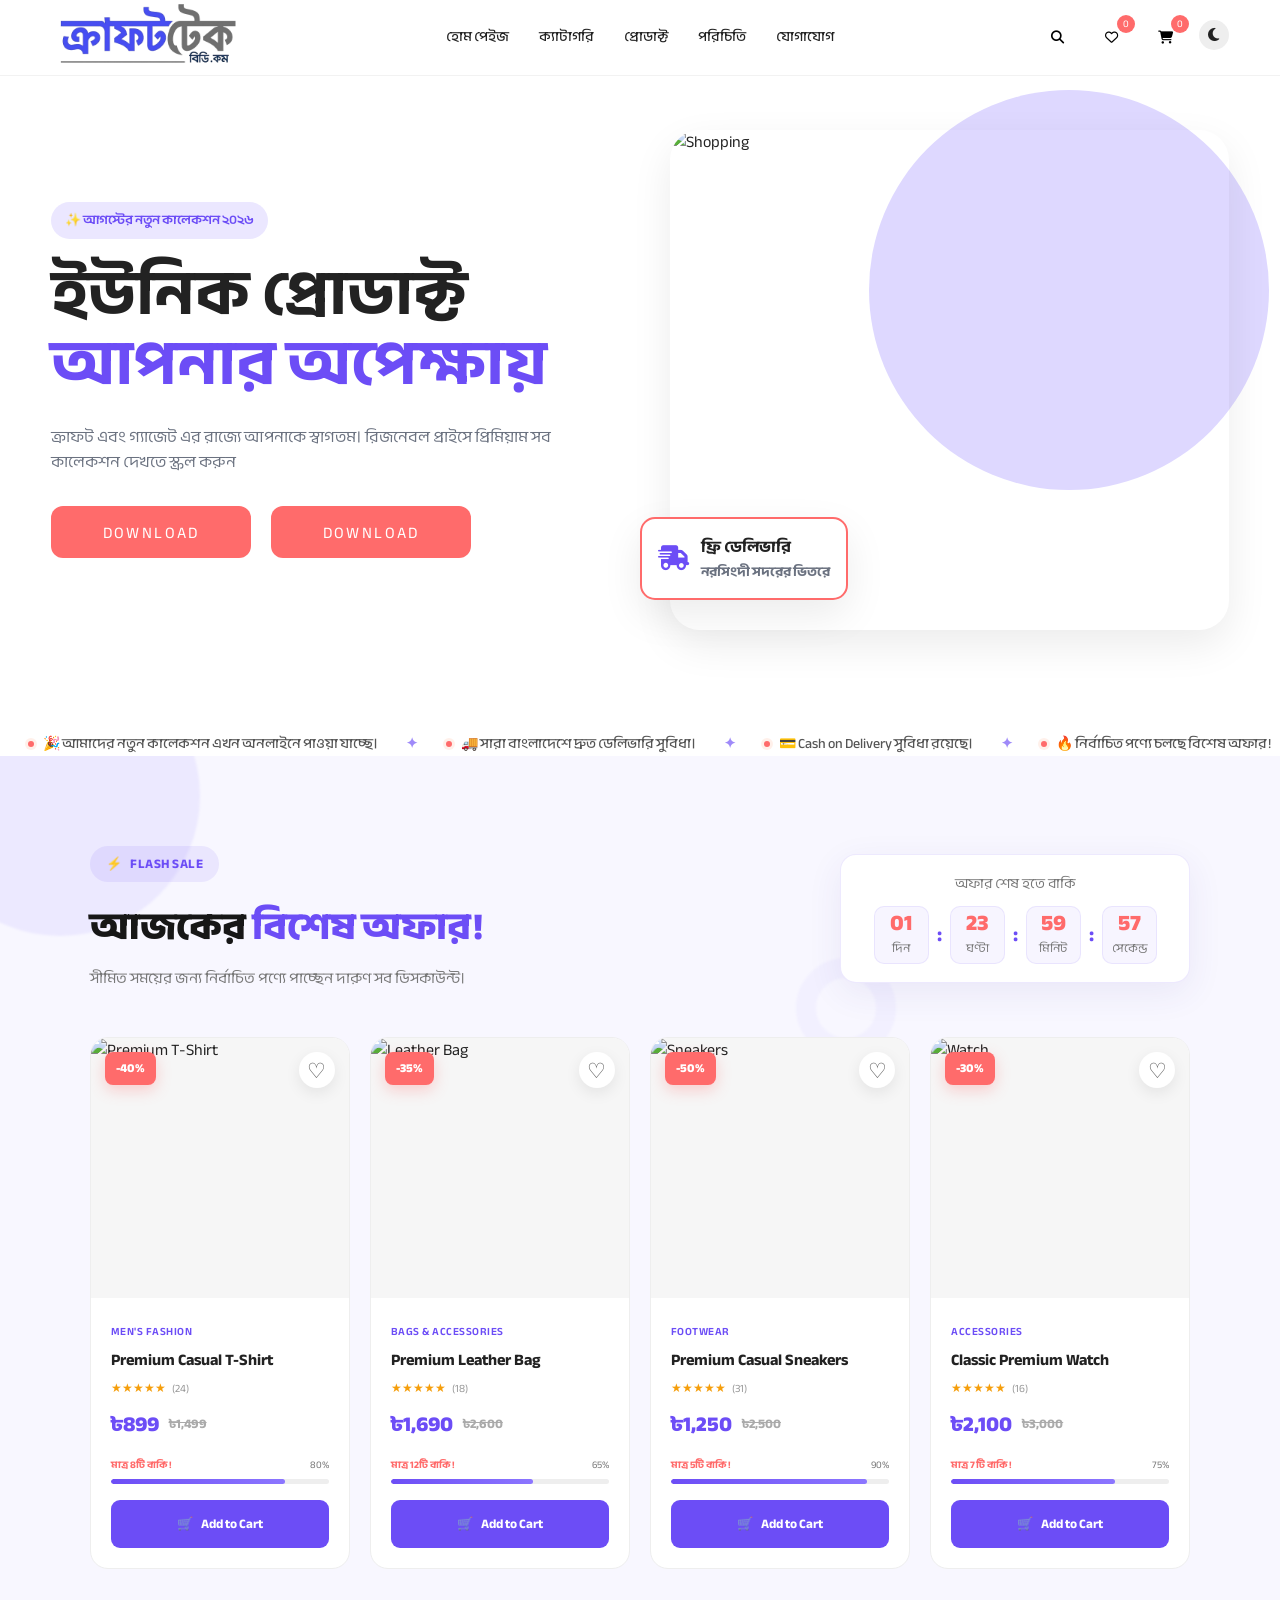
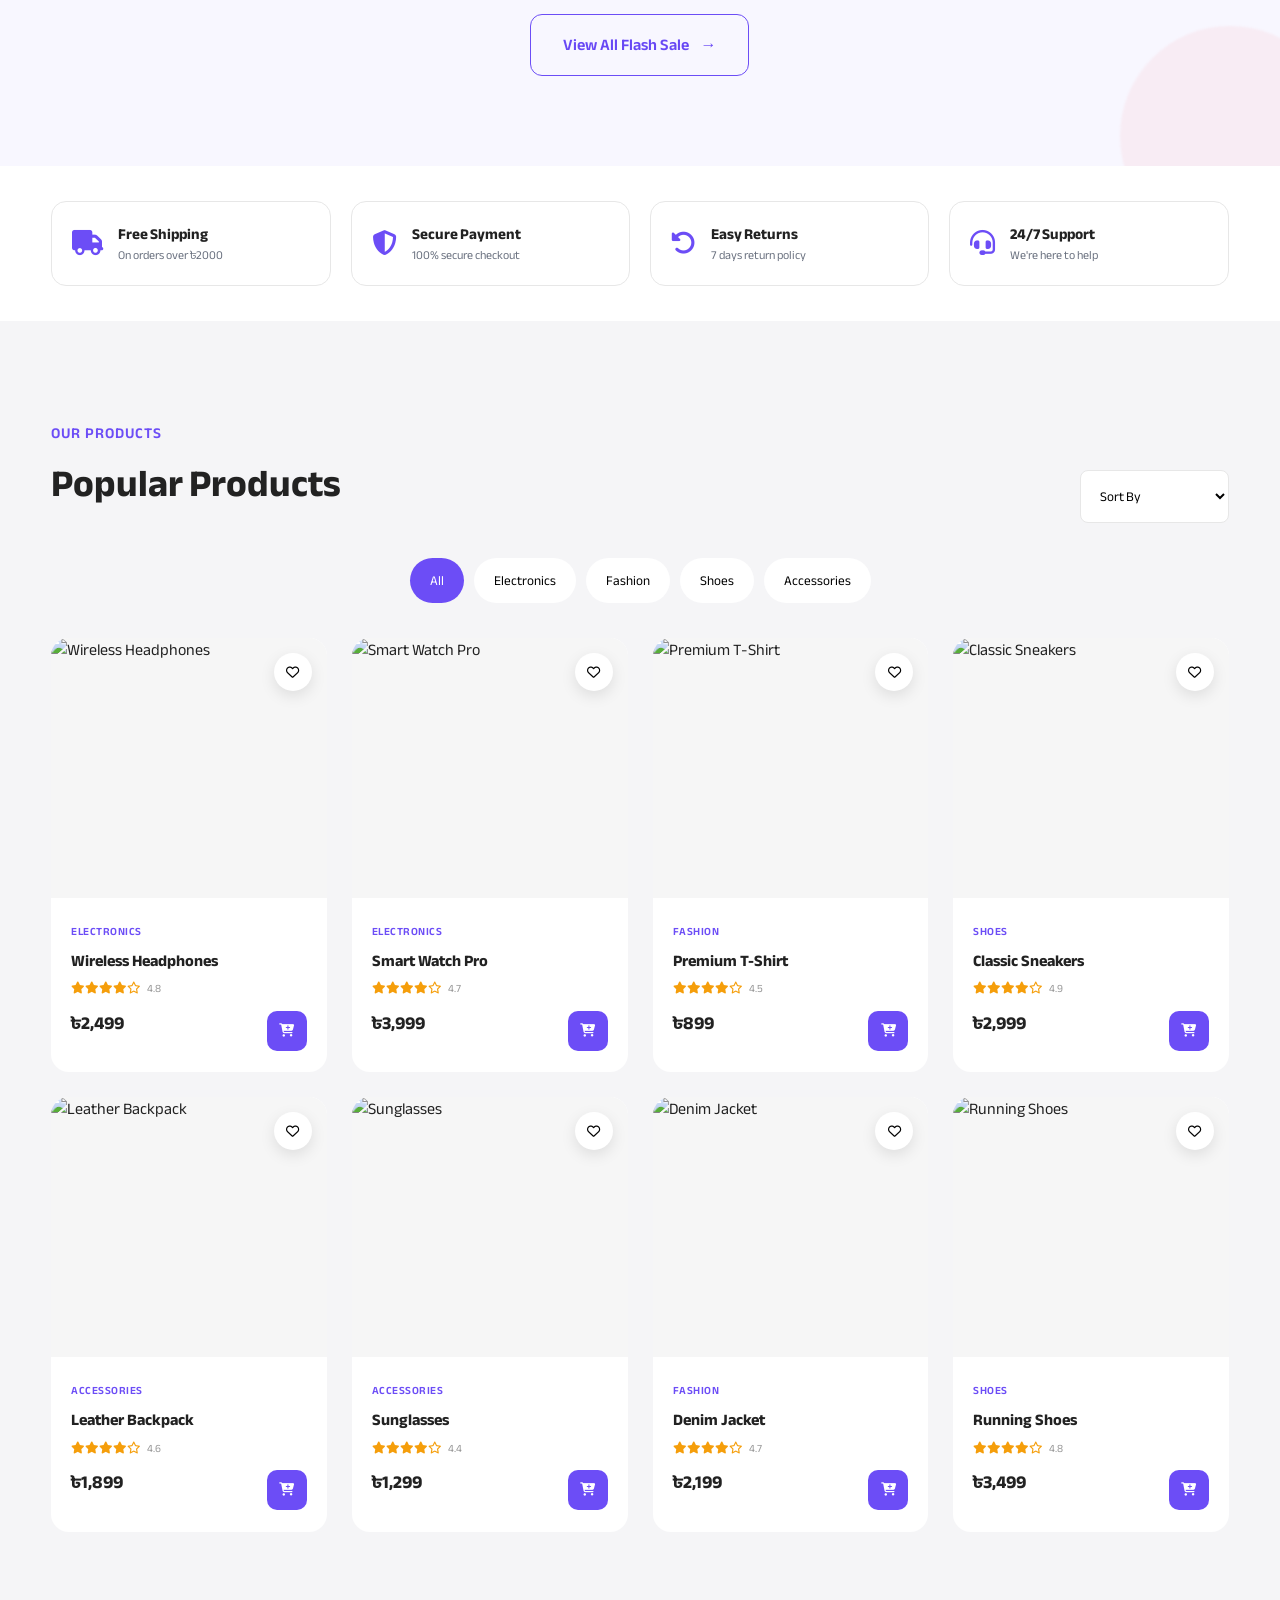
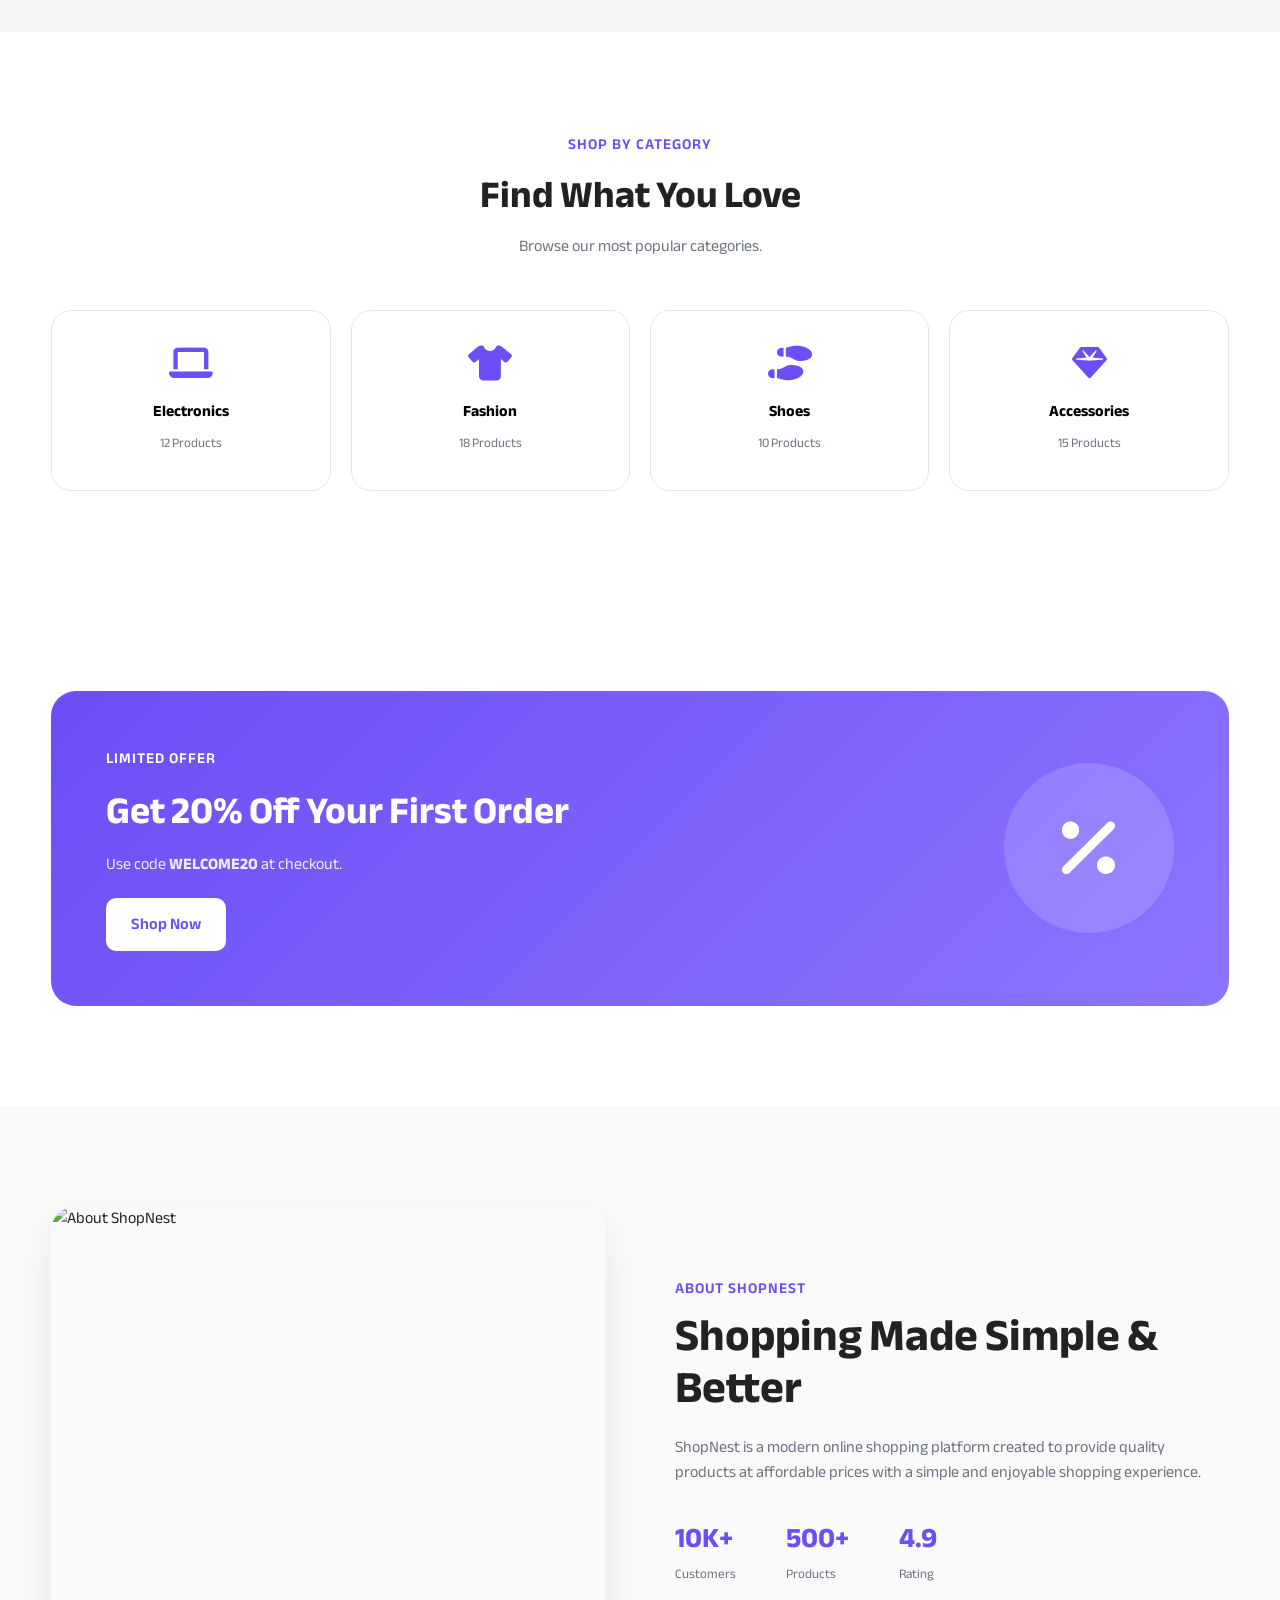
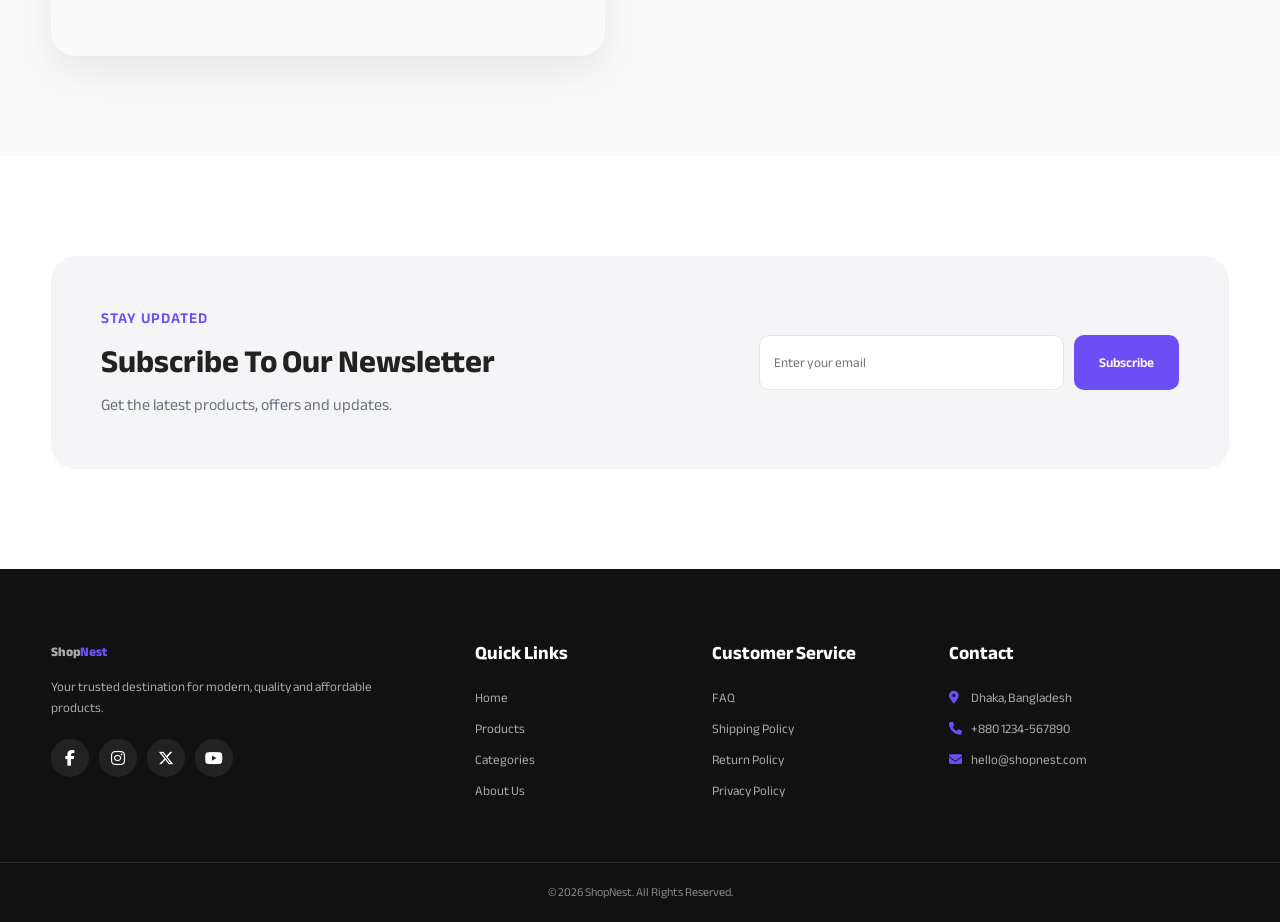
==== commit e7a96e5d: "dark mood section design complete" ====
--- a/index.html
+++ b/index.html
@@ -59,6 +59,10 @@
             <span class="badge" id="cartCount">0</span>
           </button>
 
+          <button id="themeToggle" class="theme-btn">
+            <i class="fa-solid fa-moon"></i>
+          </button>
+
           <button class="menu-btn" id="menuBtn">
             <i class="fa-solid fa-bars"></i>
           </button>
@@ -90,7 +94,7 @@
 
     <!-- ================= HERO ================= -->
 
-    <section class="hero section" id="home">
+    <section class="hero section hero_dark" id="home">
       <div class="container hero-container">
         <div class="hero-content reveal top_mg">
           <span class="hero-tag"> ✨ আগস্টের নতুন কালেকশন ২০২৬ </span>
--- a/style.css
+++ b/style.css
@@ -14,10 +14,19 @@
 
 body {
   font-family: "Poppins", "Anek Bangla", sans-serif;
-  background: #ffffff;
-  color: #171717;
   line-height: 1.6;
   overflow-x: hidden;
+  background: #ffffff;
+  color: #222222;
+  transition:
+    background-color 0.3s ease,
+    color 0.3s ease;
+}
+
+body.dark {
+  --bg: #1a1c1d;
+  --card-bg: #242629;
+  --text: #ffffff;
 }
 
 img {
@@ -154,6 +163,143 @@
 /* =====================================================
    HEADER
 ===================================================== */
+
+/* Dark theme style */
+.theme-btn {
+  width: 30px;
+  height: 30px;
+  border: none;
+  border-radius: 50%;
+  background: #eeeeee;
+  color: #222;
+  cursor: pointer;
+  font-size: 15px;
+  transition: 0.3s ease;
+  margin-top: -5px;
+}
+.theme-btn:hover {
+  transform: rotate(15deg);
+}
+
+body.dark {
+  background: #1a1c1d;
+  color: #ffffff;
+}
+
+/* Navbar */
+
+body.dark .header {
+  background: #1a1c1d;
+  border-color: #333333;
+  color: #ffffff;
+}
+
+i.dark {
+  color: #ffffff;
+}
+
+/* Theme Button */
+
+body.dark .theme-btn,
+#hero {
+  background: var(--bg);
+  color: var(--text);
+}
+body.dark body {
+  background: var(--bg);
+  color: var(--text);
+}
+body.dark .about {
+  background: var(--bg);
+  color: var(--text);
+}
+body.dark .flash-sale-header h2 {
+  color: var(--text);
+}
+body.dark .flash-product-card {
+  background: var(--card-bg);
+  color: var(--text);
+}
+body.dark .product-card{
+  background: var(--card-bg);
+  color: var(--text);
+}
+body.dark .product-card h3{
+  color: var(--text);
+}
+body.dark .flash-product-card h3 {
+  color: var(--text);
+}
+body.dark .product-image {
+  background: none;
+}
+body.dark .footer {
+  background-color: var(--bg);
+}
+body.dark .search-overlay {
+  background-color: var(--bg);
+}
+body.dark .floating-card {
+  background-color: var(--card-bg);
+}
+body.dark .sale-countdown-wrapper {
+  background-color: var(--card-bg);
+}
+body.dark .notice-item {
+  color: var(--text);
+}
+body.dark .search-box {
+  background-color: var(--card-bg);
+}
+body.dark .newsletter-box {
+  background: #242629;
+  border: 1px solid #303338;
+  border-radius: 24px;
+
+  border: 1px solid #34373b;
+  border-radius: 24px;
+
+  /* Plate / recessed 3D effect */
+  background: #242629;
+  border: 1px solid #303338;
+  border-radius: 24px;
+
+  /* 3D Shadow */
+  box-shadow:
+    0 8px 15px rgba(0, 0, 0, 0.5),
+    0 20px -1px rgba(0, 0, 0, 0.5),
+    inset 0 1px 0 rgb(255 255 255 / 0%);
+
+  transition: all 0.4s ease;
+}
+
+body.dark .products{
+  background-color: var(--bg);
+}
+body.dark .hero_dark{
+  background-color: var(--bg) !important;
+}
+body.dark .flash-sale{
+  background-color: var(--bg);
+}
+body.dark .fa-solid, .fa-regular{
+  color: var(--text);
+}
+
+body.dark .category-card {
+background: #242629;
+    border: 1px solid #303338;
+    border-radius: 24px;
+    color: #ffffff;
+    /* 3D Shadow */
+    box-shadow:
+        0 8px 15px rgba(0, 0, 0, 0.25),
+        0 20px 40px rgba(0, 0, 0, 0.20),
+        inset 0 1px 0 rgba(255, 255, 255, 0.05);
+
+    transition: all 0.4s ease;
+}
+/* Dark theme style end*/
 
 .header {
   position: fixed;
@@ -519,7 +665,7 @@
 .hero {
   padding-top: 130px;
   min-height: 730px;
-  background: linear-gradient(135deg, #f6f4ff, #ffffff);
+  background: #ffffff;
 }
 
 .hero-container {
@@ -671,7 +817,7 @@
 .button {
   display: inline-block;
   padding: 0.75rem 1.25rem;
-  border-radius: 10rem;
+  /* border-radius: 10rem; */
   color: #fff;
   text-transform: uppercase;
   font-size: 1rem;
@@ -691,7 +837,7 @@
   width: 100%;
   height: 100%;
   background-color: var(--secondary);
-  border-radius: 10rem;
+  /* border-radius: 10rem; */
   z-index: -2;
 }
 
@@ -704,7 +850,6 @@
   height: 120%;
   background-color: var(--primary);
   transition: all 0.3s;
-  border-radius: 10rem;
   z-index: -1;
 }
 
@@ -1128,7 +1273,7 @@
 
 .countdown-title {
   color: #777;
-  font-size: 12px;
+  font-size: 14px;
   text-align: center;
   margin-bottom: 10px;
 }
@@ -1159,13 +1304,13 @@
 .time-box span {
   font-size: 22px;
   font-weight: 800;
-  color: var(--primary);
+  color: var(--secondary);
   line-height: 1;
 }
 
 .time-box small {
   margin-top: 5px;
-  font-size: 9px;
+  font-size: 12px;
   color: #777;
 }
 
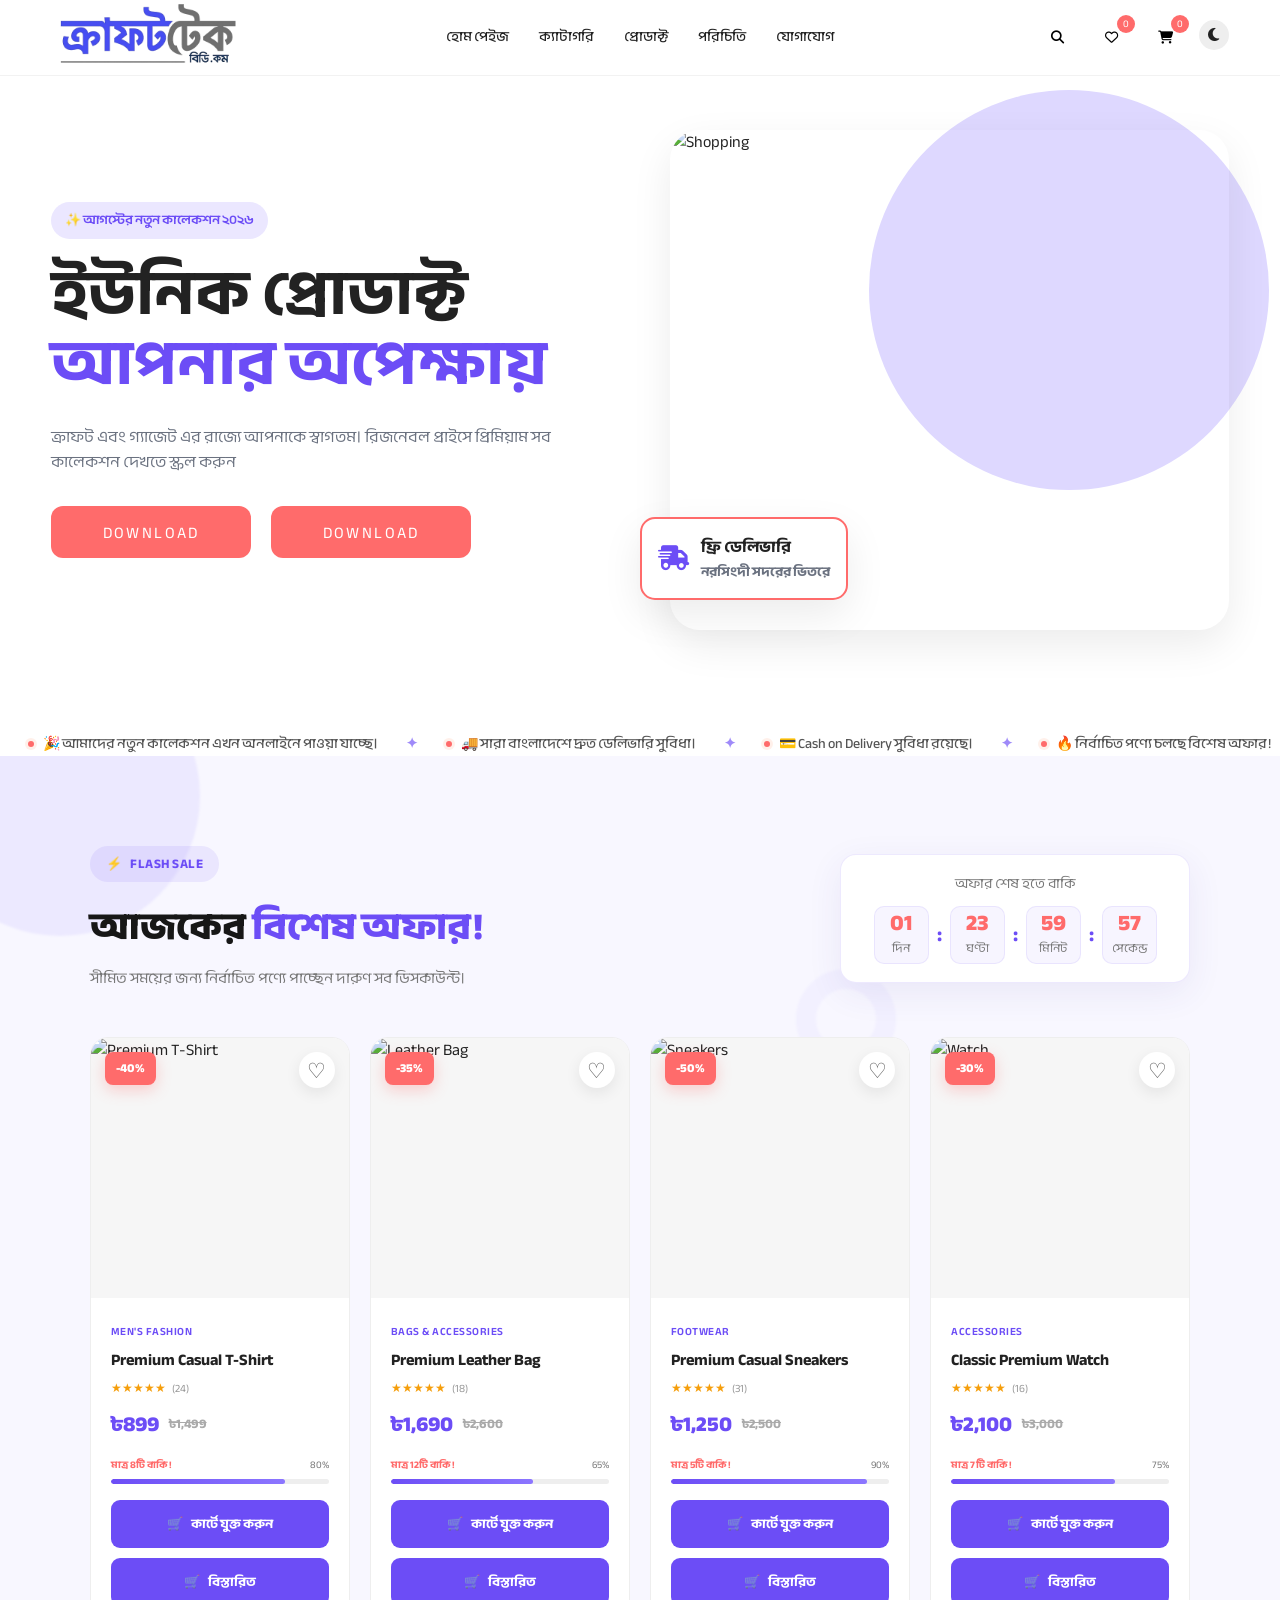
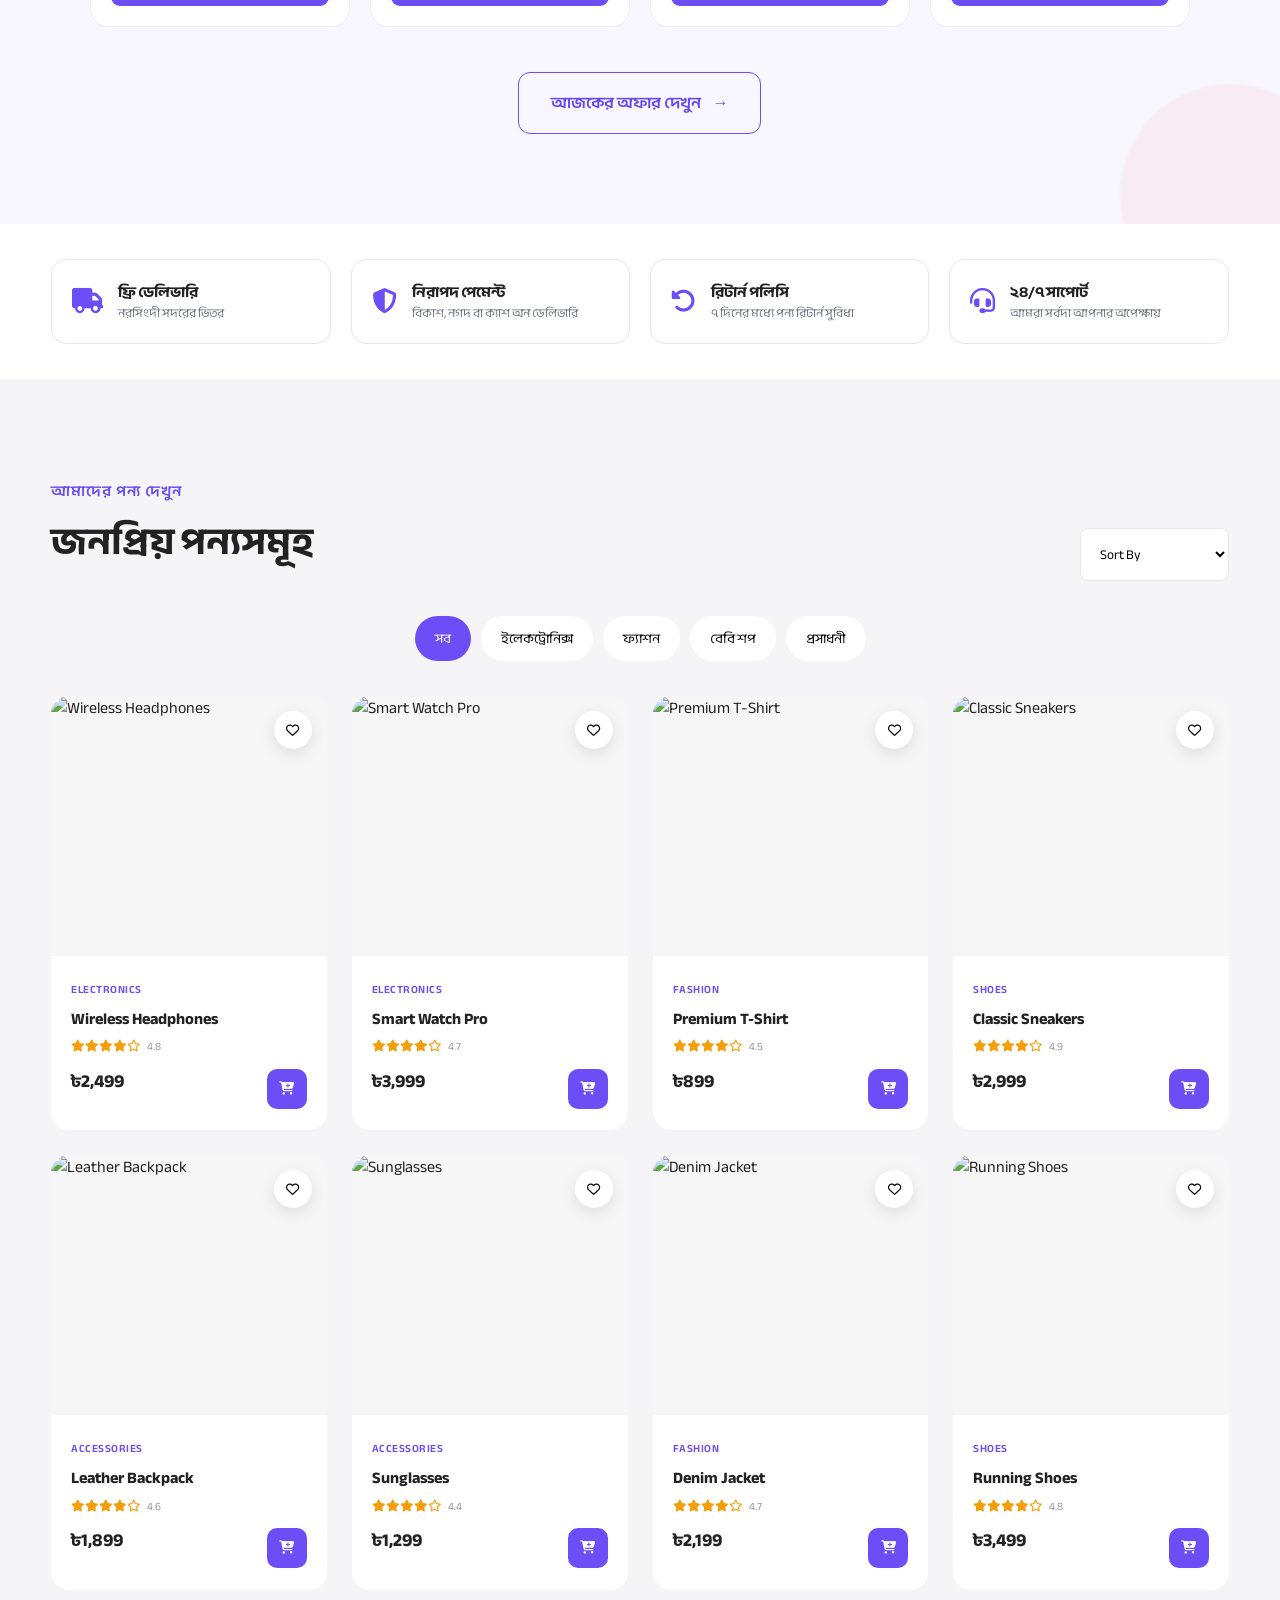
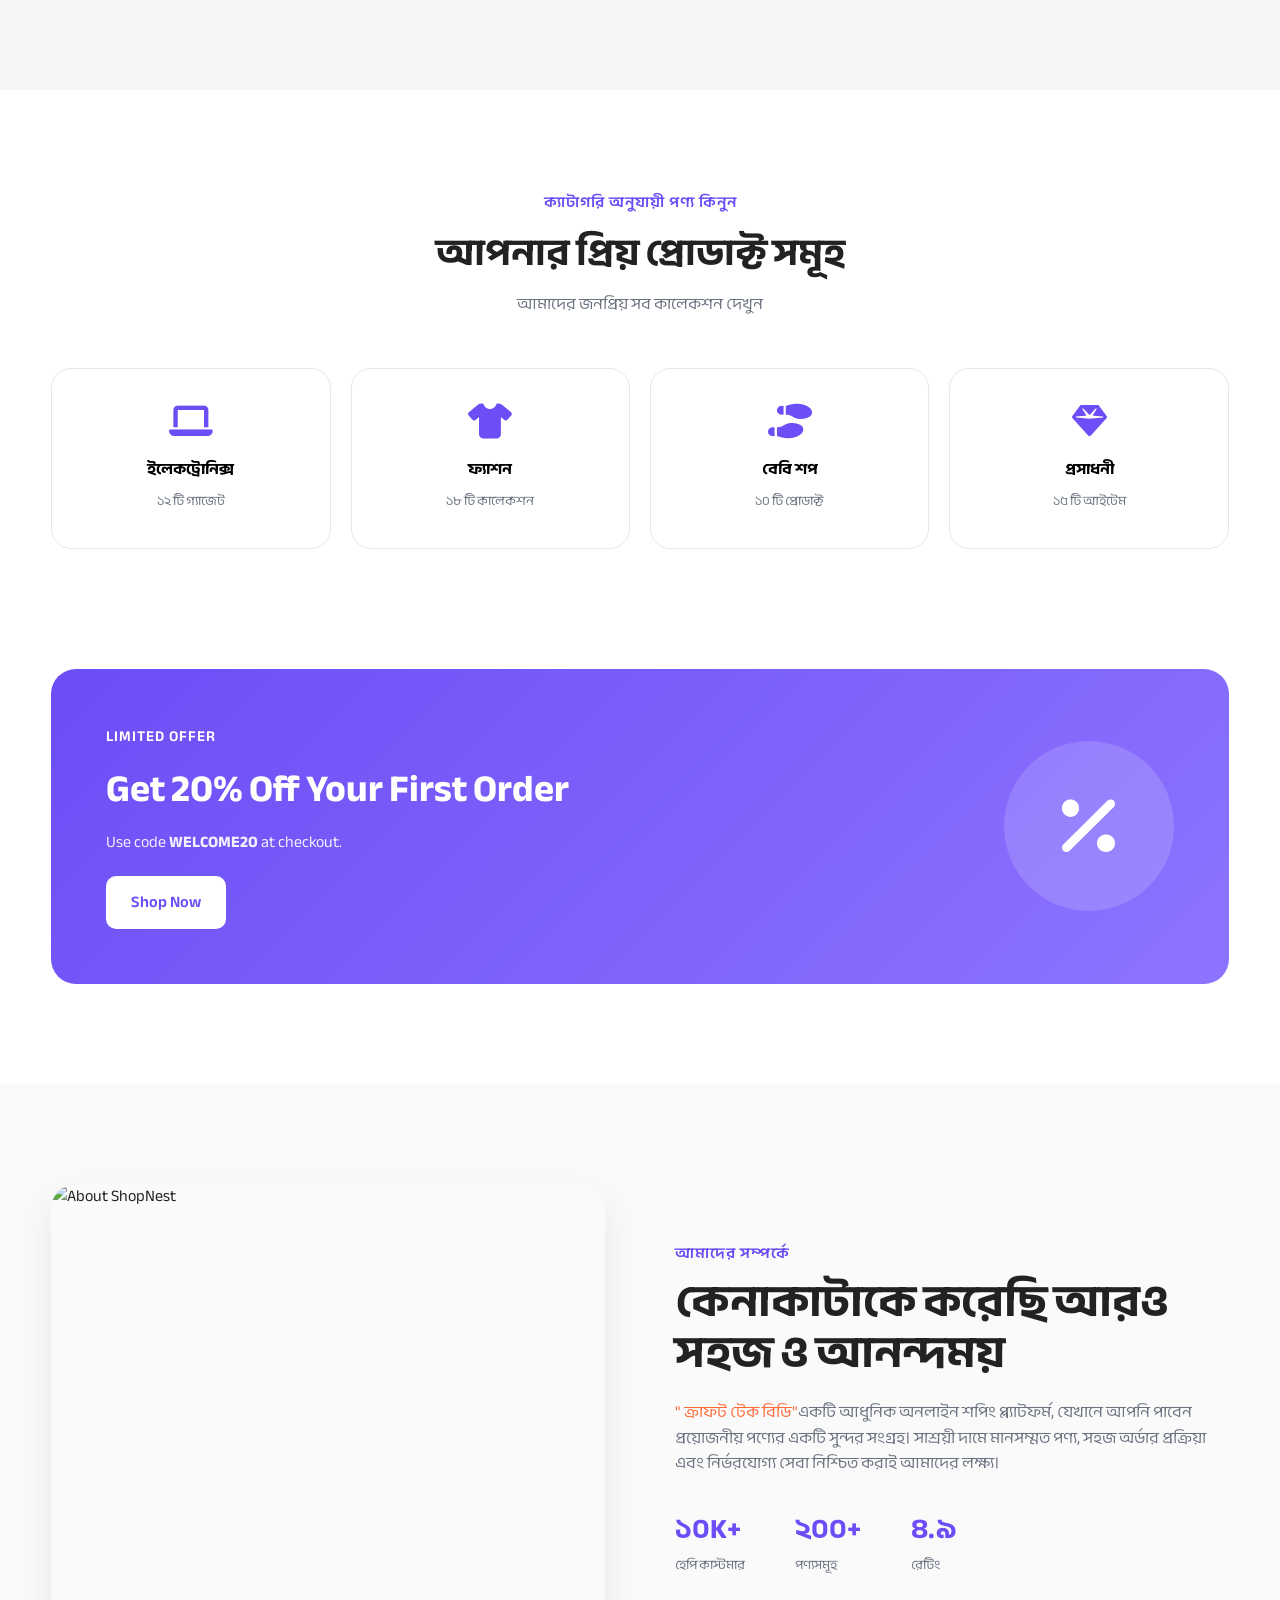
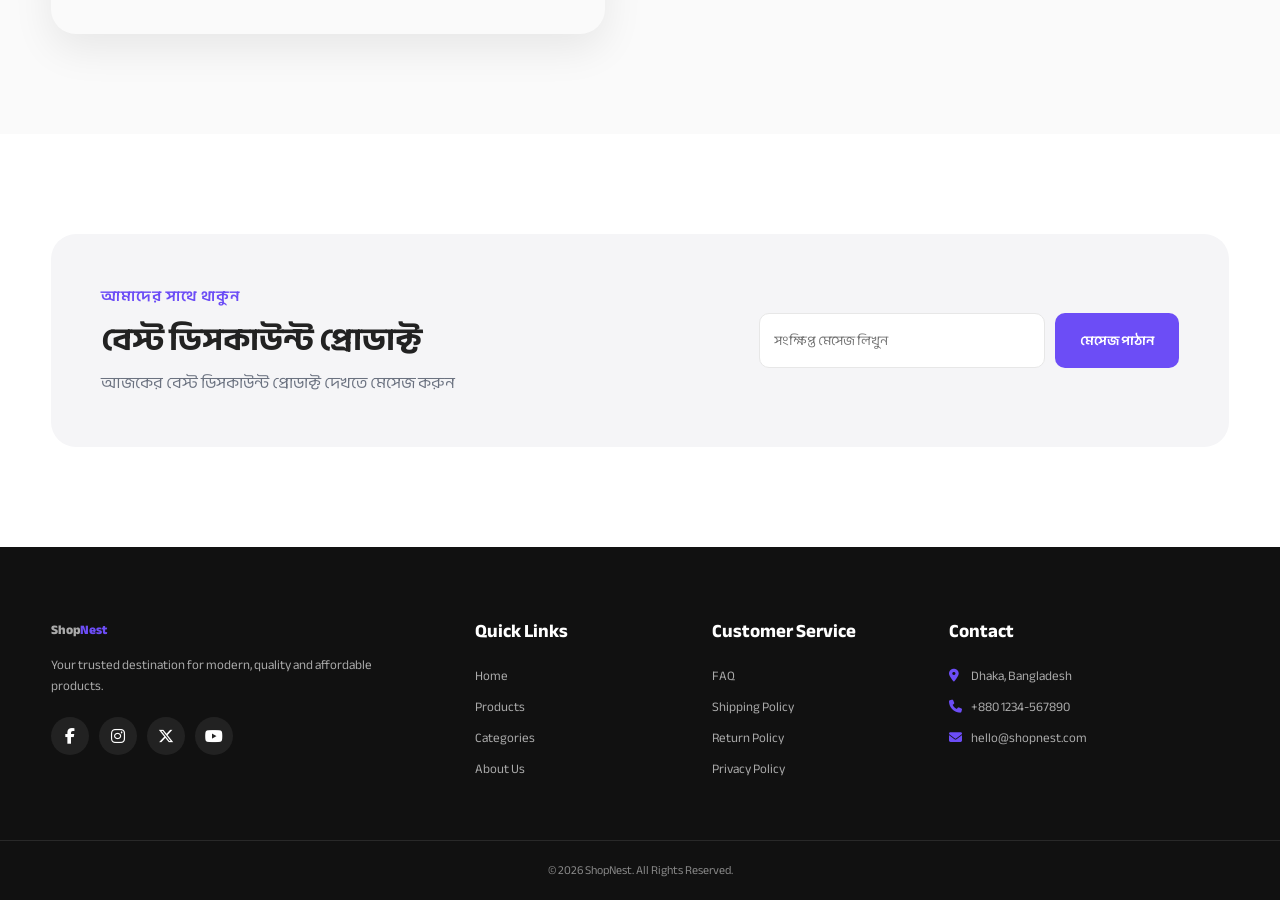
==== commit b3fc3719: "email section complete" ====
--- a/index.html
+++ b/index.html
@@ -156,70 +156,67 @@
     </section>
 
     <!-- ================= marquee notice ================= -->
-<div class="marquee-wrapper">
-  <div class="marquee-track">
-
-    <!-- FIRST -->
-    <div class="notice-item">
-      <span class="notice-dot"></span>
-      <span>🎉 আমাদের নতুন কালেকশন এখন অনলাইনে পাওয়া যাচ্ছে।</span>
+    <div class="marquee-wrapper">
+      <div class="marquee-track">
+        <!-- FIRST -->
+        <div class="notice-item">
+          <span class="notice-dot"></span>
+          <span>🎉 আমাদের নতুন কালেকশন এখন অনলাইনে পাওয়া যাচ্ছে।</span>
+        </div>
+
+        <div class="notice-separator">✦</div>
+
+        <div class="notice-item">
+          <span class="notice-dot"></span>
+          <span>🚚 সারা বাংলাদেশে দ্রুত ডেলিভারি সুবিধা।</span>
+        </div>
+
+        <div class="notice-separator">✦</div>
+
+        <div class="notice-item">
+          <span class="notice-dot"></span>
+          <span>💳 Cash on Delivery সুবিধা রয়েছে।</span>
+        </div>
+
+        <div class="notice-separator">✦</div>
+
+        <div class="notice-item">
+          <span class="notice-dot"></span>
+          <span>🔥 নির্বাচিত পণ্যে চলছে বিশেষ অফার!</span>
+        </div>
+
+        <div class="notice-separator">✦</div>
+
+        <!-- SECOND COPY -->
+        <div class="notice-item">
+          <span class="notice-dot"></span>
+          <span>🎉 আমাদের নতুন কালেকশন এখন অনলাইনে পাওয়া যাচ্ছে।</span>
+        </div>
+
+        <div class="notice-separator">✦</div>
+
+        <div class="notice-item">
+          <span class="notice-dot"></span>
+          <span>🚚 সারা বাংলাদেশে দ্রুত ডেলিভারি সুবিধা।</span>
+        </div>
+
+        <div class="notice-separator">✦</div>
+
+        <div class="notice-item">
+          <span class="notice-dot"></span>
+          <span>💳 Cash on Delivery সুবিধা রয়েছে।</span>
+        </div>
+
+        <div class="notice-separator">✦</div>
+
+        <div class="notice-item">
+          <span class="notice-dot"></span>
+          <span>🔥 নির্বাচিত পণ্যে চলছে বিশেষ অফার!</span>
+        </div>
+
+        <div class="notice-separator">✦</div>
+      </div>
     </div>
-
-    <div class="notice-separator">✦</div>
-
-    <div class="notice-item">
-      <span class="notice-dot"></span>
-      <span>🚚 সারা বাংলাদেশে দ্রুত ডেলিভারি সুবিধা।</span>
-    </div>
-
-    <div class="notice-separator">✦</div>
-
-    <div class="notice-item">
-      <span class="notice-dot"></span>
-      <span>💳 Cash on Delivery সুবিধা রয়েছে।</span>
-    </div>
-
-    <div class="notice-separator">✦</div>
-
-    <div class="notice-item">
-      <span class="notice-dot"></span>
-      <span>🔥 নির্বাচিত পণ্যে চলছে বিশেষ অফার!</span>
-    </div>
-
-    <div class="notice-separator">✦</div>
-
-
-    <!-- SECOND COPY -->
-    <div class="notice-item">
-      <span class="notice-dot"></span>
-      <span>🎉 আমাদের নতুন কালেকশন এখন অনলাইনে পাওয়া যাচ্ছে।</span>
-    </div>
-
-    <div class="notice-separator">✦</div>
-
-    <div class="notice-item">
-      <span class="notice-dot"></span>
-      <span>🚚 সারা বাংলাদেশে দ্রুত ডেলিভারি সুবিধা।</span>
-    </div>
-
-    <div class="notice-separator">✦</div>
-
-    <div class="notice-item">
-      <span class="notice-dot"></span>
-      <span>💳 Cash on Delivery সুবিধা রয়েছে।</span>
-    </div>
-
-    <div class="notice-separator">✦</div>
-
-    <div class="notice-item">
-      <span class="notice-dot"></span>
-      <span>🔥 নির্বাচিত পণ্যে চলছে বিশেষ অফার!</span>
-    </div>
-
-    <div class="notice-separator">✦</div>
-
-  </div>
-</div>
     <!-- ================= marquee notice ================= -->
 
     <!-- ================= FLASH SALE ================= -->
@@ -280,412 +277,444 @@
         <!-- Product Grid -->
         <div class="flash-products">
           <!-- Product 1 -->
-          <a href="flash_sale/flash_product1.html">
-            <div class="flash-product-card">
-              <div class="product-image">
-                <span class="discount-badge"> -40% </span>
-
-                <button class="wishlist-btn">♡</button>
-
-                <img
-                  src="https://images.unsplash.com/photo-1505740420928-5e560c06d30e?auto=format&fit=crop&w=700&q=80"
-                  alt="Premium T-Shirt"
-                />
-
-                <div class="quick-view">Quick View</div>
-              </div>
-
-              <div class="product-info">
-                <span class="product-category"> Men's Fashion </span>
-
-                <h3>Premium Casual T-Shirt</h3>
-
-                <div class="product-rating">
-                  ★★★★★
-                  <span>(24)</span>
-                </div>
-
-                <div class="product-price">
-                  <strong>৳899</strong>
-                  <del>৳1,499</del>
-                </div>
-
-                <div class="stock-info">
-                  <div class="stock-text">
-                    <span>মাত্র 8টি বাকি!</span>
-                    <span>80%</span>
-                  </div>
-
-                  <div class="stock-bar">
-                    <span style="width: 80%"></span>
-                  </div>
-                </div>
-
-                <button class="sale-cart-btn">
+          <div class="flash-product-card">
+            <div class="product-image">
+              <span class="discount-badge"> -40% </span>
+
+              <button class="wishlist-btn">♡</button>
+
+              <img
+                src="https://images.unsplash.com/photo-1505740420928-5e560c06d30e?auto=format&fit=crop&w=700&q=80"
+                alt="Premium T-Shirt"
+              />
+
+              <div class="quick-view">Quick View</div>
+            </div>
+
+            <div class="product-info">
+              <span class="product-category"> Men's Fashion </span>
+
+              <h3>Premium Casual T-Shirt</h3>
+
+              <div class="product-rating">
+                ★★★★★
+                <span>(24)</span>
+              </div>
+
+              <div class="product-price">
+                <strong>৳899</strong>
+                <del>৳1,499</del>
+              </div>
+
+              <div class="stock-info">
+                <div class="stock-text">
+                  <span>মাত্র 8টি বাকি!</span>
+                  <span>80%</span>
+                </div>
+
+                <div class="stock-bar">
+                  <span style="width: 80%"></span>
+                </div>
+              </div>
+
+              <button class="sale-cart-btn">
+                <span>🛒</span>
+                কার্টে যুক্ত করুন
+              </button>
+              <a href="flash_sale/flash_product1.html">
+                <button class="sale-cart-btn details_btn">
                   <span>🛒</span>
-                  Add to Cart
+                  বিস্তারিত
                 </button>
-              </div>
-            </div>
-          </a>
+              </a>
+            </div>
+          </div>
 
           <!-- Product 2 -->
-          <a href="flash_sale/flash_product2.html">
-            <div class="flash-product-card">
-              <div class="product-image">
-                <span class="discount-badge"> -35% </span>
-
-                <button class="wishlist-btn">♡</button>
-
-                <img
-                  src="https://images.unsplash.com/photo-1523275335684-37898b6baf30?auto=format&fit=crop&w=700&q=80"
-                  alt="Leather Bag"
-                />
-
-                <div class="quick-view">Quick View</div>
-              </div>
-
-              <div class="product-info">
-                <span class="product-category"> Bags & Accessories </span>
-
-                <h3>Premium Leather Bag</h3>
-
-                <div class="product-rating">
-                  ★★★★★
-                  <span>(18)</span>
-                </div>
-
-                <div class="product-price">
-                  <strong>৳1,690</strong>
-                  <del>৳2,600</del>
-                </div>
-
-                <div class="stock-info">
-                  <div class="stock-text">
-                    <span>মাত্র 12টি বাকি!</span>
-                    <span>65%</span>
-                  </div>
-
-                  <div class="stock-bar">
-                    <span style="width: 65%"></span>
-                  </div>
-                </div>
-
-                <button class="sale-cart-btn">
+          <div class="flash-product-card">
+            <div class="product-image">
+              <span class="discount-badge"> -35% </span>
+
+              <button class="wishlist-btn">♡</button>
+
+              <img
+                src="https://images.unsplash.com/photo-1523275335684-37898b6baf30?auto=format&fit=crop&w=700&q=80"
+                alt="Leather Bag"
+              />
+
+              <div class="quick-view">Quick View</div>
+            </div>
+
+            <div class="product-info">
+              <span class="product-category"> Bags & Accessories </span>
+
+              <h3>Premium Leather Bag</h3>
+
+              <div class="product-rating">
+                ★★★★★
+                <span>(18)</span>
+              </div>
+
+              <div class="product-price">
+                <strong>৳1,690</strong>
+                <del>৳2,600</del>
+              </div>
+
+              <div class="stock-info">
+                <div class="stock-text">
+                  <span>মাত্র 12টি বাকি!</span>
+                  <span>65%</span>
+                </div>
+
+                <div class="stock-bar">
+                  <span style="width: 65%"></span>
+                </div>
+              </div>
+
+              <button class="sale-cart-btn">
+                <span>🛒</span>
+                কার্টে যুক্ত করুন
+              </button>
+              <a href="flash_sale/flash_product2.html">
+                <button class="sale-cart-btn details_btn">
                   <span>🛒</span>
-                  Add to Cart
+                  বিস্তারিত
                 </button>
-              </div>
-            </div>
-          </a>
+              </a>
+            </div>
+          </div>
 
           <!-- Product 3 -->
-          <a href="./flash_sale/flash_product3.html">
-            <div class="flash-product-card">
-              <div class="product-image">
-                <span class="discount-badge"> -50% </span>
-
-                <button class="wishlist-btn">♡</button>
-
-                <img
-                  src="https://images.unsplash.com/photo-1511499767150-a48a237f0083?auto=format&fit=crop&w=700&q=80"
-                  alt="Sneakers"
-                />
-
-                <div class="quick-view">Quick View</div>
-              </div>
-
-              <div class="product-info">
-                <span class="product-category"> Footwear </span>
-
-                <h3>Premium Casual Sneakers</h3>
-
-                <div class="product-rating">
-                  ★★★★★
-                  <span>(31)</span>
-                </div>
-
-                <div class="product-price">
-                  <strong>৳1,250</strong>
-                  <del>৳2,500</del>
-                </div>
-
-                <div class="stock-info">
-                  <div class="stock-text">
-                    <span>মাত্র 5টি বাকি!</span>
-                    <span>90%</span>
-                  </div>
-
-                  <div class="stock-bar">
-                    <span style="width: 90%"></span>
-                  </div>
-                </div>
-
-                <button class="sale-cart-btn">
+          <div class="flash-product-card">
+            <div class="product-image">
+              <span class="discount-badge"> -50% </span>
+
+              <button class="wishlist-btn">♡</button>
+
+              <img
+                src="https://images.unsplash.com/photo-1511499767150-a48a237f0083?auto=format&fit=crop&w=700&q=80"
+                alt="Sneakers"
+              />
+
+              <div class="quick-view">Quick View</div>
+            </div>
+
+            <div class="product-info">
+              <span class="product-category"> Footwear </span>
+
+              <h3>Premium Casual Sneakers</h3>
+
+              <div class="product-rating">
+                ★★★★★
+                <span>(31)</span>
+              </div>
+
+              <div class="product-price">
+                <strong>৳1,250</strong>
+                <del>৳2,500</del>
+              </div>
+
+              <div class="stock-info">
+                <div class="stock-text">
+                  <span>মাত্র 5টি বাকি!</span>
+                  <span>90%</span>
+                </div>
+
+                <div class="stock-bar">
+                  <span style="width: 90%"></span>
+                </div>
+              </div>
+
+              <button class="sale-cart-btn">
+                <span>🛒</span>
+                কার্টে যুক্ত করুন
+              </button>
+              <a href="flash_sale/flash_product3.html">
+                <button class="sale-cart-btn details_btn">
                   <span>🛒</span>
-                  Add to Cart
+                  বিস্তারিত
                 </button>
-              </div>
-            </div>
-          </a>
+              </a>
+            </div>
+          </div>
 
           <!-- Product 4 -->
-          <a href="./flash_sale/flash_product4.html">
-            <div class="flash-product-card">
-              <div class="product-image">
-                <span class="discount-badge"> -30% </span>
-
-                <button class="wishlist-btn">♡</button>
-
-                <img
-                  src="https://images.unsplash.com/photo-1551107696-a4b0c5a0d9a2?auto=format&fit=crop&w=700&q=80"
-                  alt="Watch"
-                />
-
-                <div class="quick-view">Quick View</div>
-              </div>
-
-              <div class="product-info">
-                <span class="product-category"> Accessories </span>
-
-                <h3>Classic Premium Watch</h3>
-
-                <div class="product-rating">
-                  ★★★★★
-                  <span>(16)</span>
-                </div>
-
-                <div class="product-price">
-                  <strong>৳2,100</strong>
-                  <del>৳3,000</del>
-                </div>
-
-                <div class="stock-info">
-                  <div class="stock-text">
-                    <span>মাত্র 7টি বাকি!</span>
-                    <span>75%</span>
-                  </div>
-
-                  <div class="stock-bar">
-                    <span style="width: 75%"></span>
-                  </div>
-                </div>
-
-                <button class="sale-cart-btn">
+          <div class="flash-product-card">
+            <div class="product-image">
+              <span class="discount-badge"> -30% </span>
+
+              <button class="wishlist-btn">♡</button>
+
+              <img
+                src="https://images.unsplash.com/photo-1551107696-a4b0c5a0d9a2?auto=format&fit=crop&w=700&q=80"
+                alt="Watch"
+              />
+
+              <div class="quick-view">Quick View</div>
+            </div>
+
+            <div class="product-info">
+              <span class="product-category"> Accessories </span>
+
+              <h3>Classic Premium Watch</h3>
+
+              <div class="product-rating">
+                ★★★★★
+                <span>(16)</span>
+              </div>
+
+              <div class="product-price">
+                <strong>৳2,100</strong>
+                <del>৳3,000</del>
+              </div>
+
+              <div class="stock-info">
+                <div class="stock-text">
+                  <span>মাত্র 7টি বাকি!</span>
+                  <span>75%</span>
+                </div>
+
+                <div class="stock-bar">
+                  <span style="width: 75%"></span>
+                </div>
+              </div>
+
+              <button class="sale-cart-btn">
+                <span>🛒</span>
+                কার্টে যুক্ত করুন
+              </button>
+              <a href="flash_sale/flash_product4.html">
+                <button class="sale-cart-btn details_btn">
                   <span>🛒</span>
-                  Add to Cart
+                  বিস্তারিত
                 </button>
-              </div>
-            </div>
-          </a>
+              </a>
+            </div>
+          </div>
         </div>
 
         <!-- Flash Sale Extra Products -->
         <div class="extra-products" id="extraProducts">
           <!-- Product 5 -->
-          <a href="./flash_sale/flash_product5.html">
-            <div class="flash-product-card">
-              <div class="product-image">
-                <span class="discount-badge"> -50% </span>
-
-                <button class="wishlist-btn">♡</button>
-
-                <img
-                  src="https://images.unsplash.com/photo-1511499767150-a48a237f0083?auto=format&fit=crop&w=700&q=80"
-                  alt="Sneakers"
-                />
-
-                <div class="quick-view">Quick View</div>
-              </div>
-
-              <div class="product-info">
-                <span class="product-category"> Footwear </span>
-
-                <h3>Premium Casual Sneakers</h3>
-
-                <div class="product-rating">
-                  ★★★★★
-                  <span>(31)</span>
-                </div>
-
-                <div class="product-price">
-                  <strong>৳1,250</strong>
-                  <del>৳2,500</del>
-                </div>
-
-                <div class="stock-info">
-                  <div class="stock-text">
-                    <span>মাত্র 5টি বাকি!</span>
-                    <span>90%</span>
-                  </div>
-
-                  <div class="stock-bar">
-                    <span style="width: 90%"></span>
-                  </div>
-                </div>
-
-                <button class="sale-cart-btn">
+          <div class="flash-product-card">
+            <div class="product-image">
+              <span class="discount-badge"> -50% </span>
+
+              <button class="wishlist-btn">♡</button>
+
+              <img
+                src="https://images.unsplash.com/photo-1511499767150-a48a237f0083?auto=format&fit=crop&w=700&q=80"
+                alt="Sneakers"
+              />
+
+              <div class="quick-view">Quick View</div>
+            </div>
+
+            <div class="product-info">
+              <span class="product-category"> Footwear </span>
+
+              <h3>Premium Casual Sneakers</h3>
+
+              <div class="product-rating">
+                ★★★★★
+                <span>(31)</span>
+              </div>
+
+              <div class="product-price">
+                <strong>৳1,250</strong>
+                <del>৳2,500</del>
+              </div>
+
+              <div class="stock-info">
+                <div class="stock-text">
+                  <span>মাত্র 5টি বাকি!</span>
+                  <span>90%</span>
+                </div>
+
+                <div class="stock-bar">
+                  <span style="width: 90%"></span>
+                </div>
+              </div>
+
+              <button class="sale-cart-btn">
+                <span>🛒</span>
+                কার্টে যুক্ত করুন
+              </button>
+              <a href="flash_sale/flash_product5.html">
+                <button class="sale-cart-btn details_btn">
                   <span>🛒</span>
-                  Add to Cart
+                  বিস্তারিত
                 </button>
-              </div>
-            </div>
-          </a>
+              </a>
+            </div>
+          </div>
 
           <!-- Product 6 -->
-          <a href="./flash_sale/flash_product6.html">
-            <div class="flash-product-card">
-              <div class="product-image">
-                <span class="discount-badge"> -50% </span>
-
-                <button class="wishlist-btn">♡</button>
-
-                <img
-                  src="https://images.unsplash.com/photo-1511499767150-a48a237f0083?auto=format&fit=crop&w=700&q=80"
-                  alt="Sneakers"
-                />
-
-                <div class="quick-view">Quick View</div>
-              </div>
-
-              <div class="product-info">
-                <span class="product-category"> Footwear </span>
-
-                <h3>Premium Casual Sneakers</h3>
-
-                <div class="product-rating">
-                  ★★★★★
-                  <span>(31)</span>
-                </div>
-
-                <div class="product-price">
-                  <strong>৳1,250</strong>
-                  <del>৳2,500</del>
-                </div>
-
-                <div class="stock-info">
-                  <div class="stock-text">
-                    <span>মাত্র 5টি বাকি!</span>
-                    <span>90%</span>
-                  </div>
-
-                  <div class="stock-bar">
-                    <span style="width: 90%"></span>
-                  </div>
-                </div>
-
-                <button class="sale-cart-btn">
+          <div class="flash-product-card">
+            <div class="product-image">
+              <span class="discount-badge"> -50% </span>
+
+              <button class="wishlist-btn">♡</button>
+
+              <img
+                src="https://images.unsplash.com/photo-1511499767150-a48a237f0083?auto=format&fit=crop&w=700&q=80"
+                alt="Sneakers"
+              />
+
+              <div class="quick-view">Quick View</div>
+            </div>
+
+            <div class="product-info">
+              <span class="product-category"> Footwear </span>
+
+              <h3>Premium Casual Sneakers</h3>
+
+              <div class="product-rating">
+                ★★★★★
+                <span>(31)</span>
+              </div>
+
+              <div class="product-price">
+                <strong>৳1,250</strong>
+                <del>৳2,500</del>
+              </div>
+
+              <div class="stock-info">
+                <div class="stock-text">
+                  <span>মাত্র 5টি বাকি!</span>
+                  <span>90%</span>
+                </div>
+
+                <div class="stock-bar">
+                  <span style="width: 90%"></span>
+                </div>
+              </div>
+
+              <button class="sale-cart-btn">
+                <span>🛒</span>
+                কার্টে যুক্ত করুন
+              </button>
+              <a href="flash_sale/flash_product6.html">
+                <button class="sale-cart-btn details_btn">
                   <span>🛒</span>
-                  Add to Cart
+                  বিস্তারিত
                 </button>
-              </div>
-            </div>
-          </a>
+              </a>
+            </div>
+          </div>
 
           <!-- Product 7 -->
-          <a href="./flash_sale/flash_product7.html">
-            <div class="flash-product-card">
-              <div class="product-image">
-                <span class="discount-badge"> -50% </span>
-
-                <button class="wishlist-btn">♡</button>
-
-                <img
-                  src="https://images.unsplash.com/photo-1511499767150-a48a237f0083?auto=format&fit=crop&w=700&q=80"
-                  alt="Sneakers"
-                />
-
-                <div class="quick-view">Quick View</div>
-              </div>
-
-              <div class="product-info">
-                <span class="product-category"> Footwear </span>
-
-                <h3>Premium Casual Sneakers</h3>
-
-                <div class="product-rating">
-                  ★★★★★
-                  <span>(31)</span>
-                </div>
-
-                <div class="product-price">
-                  <strong>৳1,250</strong>
-                  <del>৳2,500</del>
-                </div>
-
-                <div class="stock-info">
-                  <div class="stock-text">
-                    <span>মাত্র 5টি বাকি!</span>
-                    <span>90%</span>
-                  </div>
-
-                  <div class="stock-bar">
-                    <span style="width: 90%"></span>
-                  </div>
-                </div>
-
-                <button class="sale-cart-btn">
+          <div class="flash-product-card">
+            <div class="product-image">
+              <span class="discount-badge"> -50% </span>
+
+              <button class="wishlist-btn">♡</button>
+
+              <img
+                src="https://images.unsplash.com/photo-1511499767150-a48a237f0083?auto=format&fit=crop&w=700&q=80"
+                alt="Sneakers"
+              />
+
+              <div class="quick-view">Quick View</div>
+            </div>
+
+            <div class="product-info">
+              <span class="product-category"> Footwear </span>
+
+              <h3>Premium Casual Sneakers</h3>
+
+              <div class="product-rating">
+                ★★★★★
+                <span>(31)</span>
+              </div>
+
+              <div class="product-price">
+                <strong>৳1,250</strong>
+                <del>৳2,500</del>
+              </div>
+
+              <div class="stock-info">
+                <div class="stock-text">
+                  <span>মাত্র 5টি বাকি!</span>
+                  <span>90%</span>
+                </div>
+
+                <div class="stock-bar">
+                  <span style="width: 90%"></span>
+                </div>
+              </div>
+
+              <button class="sale-cart-btn">
+                <span>🛒</span>
+                কার্টে যুক্ত করুন
+              </button>
+              <a href="flash_sale/flash_product7.html">
+                <button class="sale-cart-btn details_btn">
                   <span>🛒</span>
-                  Add to Cart
+                  বিস্তারিত
                 </button>
-              </div>
-            </div>
-          </a>
+              </a>
+            </div>
+          </div>
 
           <!-- Product 8 -->
-          <a href="./flash_sale/flash_product8.html">
-            <div class="flash-product-card">
-              <div class="product-image">
-                <span class="discount-badge"> -50% </span>
-
-                <button class="wishlist-btn">♡</button>
-
-                <img
-                  src="https://images.unsplash.com/photo-1511499767150-a48a237f0083?auto=format&fit=crop&w=700&q=80"
-                  alt="Sneakers"
-                />
-
-                <div class="quick-view">Quick View</div>
-              </div>
-
-              <div class="product-info">
-                <span class="product-category"> Footwear </span>
-
-                <h3>Premium Casual Sneakers</h3>
-
-                <div class="product-rating">
-                  ★★★★★
-                  <span>(31)</span>
-                </div>
-
-                <div class="product-price">
-                  <strong>৳1,250</strong>
-                  <del>৳2,500</del>
-                </div>
-
-                <div class="stock-info">
-                  <div class="stock-text">
-                    <span>মাত্র 5টি বাকি!</span>
-                    <span>90%</span>
-                  </div>
-
-                  <div class="stock-bar">
-                    <span style="width: 90%"></span>
-                  </div>
-                </div>
-
-                <button class="sale-cart-btn">
+          <div class="flash-product-card">
+            <div class="product-image">
+              <span class="discount-badge"> -50% </span>
+
+              <button class="wishlist-btn">♡</button>
+
+              <img
+                src="https://images.unsplash.com/photo-1511499767150-a48a237f0083?auto=format&fit=crop&w=700&q=80"
+                alt="Sneakers"
+              />
+
+              <div class="quick-view">Quick View</div>
+            </div>
+
+            <div class="product-info">
+              <span class="product-category"> Footwear </span>
+
+              <h3>Premium Casual Sneakers</h3>
+
+              <div class="product-rating">
+                ★★★★★
+                <span>(31)</span>
+              </div>
+
+              <div class="product-price">
+                <strong>৳1,250</strong>
+                <del>৳2,500</del>
+              </div>
+
+              <div class="stock-info">
+                <div class="stock-text">
+                  <span>মাত্র 5টি বাকি!</span>
+                  <span>90%</span>
+                </div>
+
+                <div class="stock-bar">
+                  <span style="width: 90%"></span>
+                </div>
+              </div>
+
+              <button class="sale-cart-btn">
+                <span>🛒</span>
+                কার্টে যুক্ত করুন
+              </button>
+              <a href="flash_sale/flash_product8.html">
+                <button class="sale-cart-btn details_btn">
                   <span>🛒</span>
-                  Add to Cart
+                  বিস্তারিত
                 </button>
-              </div>
-            </div>
-          </a>
+              </a>
+            </div>
+          </div>
         </div>
 
         <!-- Button -->
         <div class="view-btn-wrapper">
-          <button id="viewFlashBtn">View All Flash Sale <span>→</span></button>
+          <button id="viewFlashBtn">আজকের অফার দেখুন <span>→</span></button>
         </div>
       </div>
     </section>
@@ -699,32 +728,32 @@
         <div class="feature-card reveal">
           <i class="fa-solid fa-truck"></i>
           <div>
-            <h3>Free Shipping</h3>
-            <p>On orders over ৳2000</p>
+            <h3>ফ্রি ডেলিভারি</h3>
+            <p>নরসিংদী সদরের ভিতর</p>
           </div>
         </div>
 
         <div class="feature-card reveal">
           <i class="fa-solid fa-shield-halved"></i>
           <div>
-            <h3>Secure Payment</h3>
-            <p>100% secure checkout</p>
+            <h3>নিরাপদ পেমেন্ট</h3>
+            <p>বিকাশ, নগদ বা ক্যাশ অন ডেলিভারি</p>
           </div>
         </div>
 
         <div class="feature-card reveal">
           <i class="fa-solid fa-rotate-left"></i>
           <div>
-            <h3>Easy Returns</h3>
-            <p>7 days return policy</p>
+            <h3>রিটার্ন পলিসি</h3>
+            <p>৭ দিনের মধ্যে পন্য রিটার্ন সুবিধা</p>
           </div>
         </div>
 
         <div class="feature-card reveal">
           <i class="fa-solid fa-headset"></i>
           <div>
-            <h3>24/7 Support</h3>
-            <p>We're here to help</p>
+            <h3>২৪/৭ সাপোর্ট</h3>
+            <p>আমরা সর্বদা আপনার অপেক্ষায়</p>
           </div>
         </div>
       </div>
@@ -736,8 +765,8 @@
       <div class="container">
         <div class="products-top reveal">
           <div class="section-heading left">
-            <span>Our Products</span>
-            <h2>Popular Products</h2>
+            <span>আমাদের পন্য দেখুন</span>
+            <h2>জনপ্রিয় পন্যসমূহ</h2>
           </div>
 
           <div class="product-controls">
@@ -751,19 +780,17 @@
         </div>
 
         <div class="filter-buttons reveal">
-          <button class="filter-btn active" data-filter="all">All</button>
+          <button class="filter-btn active" data-filter="all">সব</button>
 
           <button class="filter-btn" data-filter="electronics">
-            Electronics
+            ইলেকট্রোনিক্স
           </button>
 
-          <button class="filter-btn" data-filter="fashion">Fashion</button>
-
-          <button class="filter-btn" data-filter="shoes">Shoes</button>
-
-          <button class="filter-btn" data-filter="accessories">
-            Accessories
-          </button>
+          <button class="filter-btn" data-filter="fashion">ফ্যাশন</button>
+
+          <button class="filter-btn" data-filter="shoes">বেবি শপ</button>
+
+          <button class="filter-btn" data-filter="accessories">প্রসাধনী</button>
         </div>
 
         <div class="product-grid" id="productGrid">
@@ -777,36 +804,36 @@
     <section class="categories section" id="categories">
       <div class="container">
         <div class="section-heading reveal">
-          <span>Shop By Category</span>
-
-          <h2>Find What You Love</h2>
-
-          <p>Browse our most popular categories.</p>
+          <span>ক্যাটাগরি অনুযায়ী পণ্য কিনুন</span>
+
+          <h2>আপনার প্রিয় প্রোডাক্ট সমূহ</h2>
+
+          <p>আমাদের জনপ্রিয় সব কালেকশন দেখুন</p>
         </div>
 
         <div class="category-grid">
           <button class="category-card reveal" data-category="electronics">
             <i class="fa-solid fa-laptop"></i>
-            <h3>Electronics</h3>
-            <p>12 Products</p>
+            <h3>ইলেকট্রোনিক্স</h3>
+            <p>১২ টি গ্যাজেট</p>
           </button>
 
           <button class="category-card reveal" data-category="fashion">
             <i class="fa-solid fa-shirt"></i>
-            <h3>Fashion</h3>
-            <p>18 Products</p>
+            <h3>ফ্যাশন</h3>
+            <p>১৮ টি কালেকশন</p>
           </button>
 
           <button class="category-card reveal" data-category="shoes">
             <i class="fa-solid fa-shoe-prints"></i>
-            <h3>Shoes</h3>
-            <p>10 Products</p>
+            <h3>বেবি শপ</h3>
+            <p>১০ টি প্রোডাক্ট</p>
           </button>
 
           <button class="category-card reveal" data-category="accessories">
             <i class="fa-solid fa-gem"></i>
-            <h3>Accessories</h3>
-            <p>15 Products</p>
+            <h3>প্রসাধনী</h3>
+            <p>১৫ টি আইটেম</p>
           </button>
         </div>
       </div>
@@ -846,30 +873,31 @@
         </div>
 
         <div class="about-content reveal">
-          <span>About ShopNest</span>
-
-          <h2>Shopping Made Simple & Better</h2>
+          <span>আমাদের সম্পর্কে</span>
+
+          <h2>কেনাকাটাকে করেছি আরও সহজ ও আনন্দময়</h2>
 
           <p>
-            ShopNest is a modern online shopping platform created to provide
-            quality products at affordable prices with a simple and enjoyable
-            shopping experience.
+            <span style="color: #ff6b35">" ক্রাফট টেক বিডি"</span>একটি আধুনিক
+            অনলাইন শপিং প্ল্যাটফর্ম, যেখানে আপনি পাবেন প্রয়োজনীয় পণ্যের একটি
+            সুন্দর সংগ্রহ। সাশ্রয়ী দামে মানসম্মত পণ্য, সহজ অর্ডার প্রক্রিয়া এবং
+            নির্ভরযোগ্য সেবা নিশ্চিত করাই আমাদের লক্ষ্য।
           </p>
 
           <div class="about-stats">
             <div>
-              <strong>10K+</strong>
-              <span>Customers</span>
+              <strong>১০K+</strong>
+              <span>হেপি কাস্টমার</span>
             </div>
 
             <div>
-              <strong>500+</strong>
-              <span>Products</span>
+              <strong>২০০+</strong>
+              <span>পণ্যসমূহ</span>
             </div>
 
             <div>
-              <strong>4.9</strong>
-              <span>Rating</span>
+              <strong>৪.৯</strong>
+              <span>রেটিং</span>
             </div>
           </div>
         </div>
@@ -882,22 +910,22 @@
       <div class="container">
         <div class="newsletter-box reveal">
           <div>
-            <span>Stay Updated</span>
-
-            <h2>Subscribe To Our Newsletter</h2>
-
-            <p>Get the latest products, offers and updates.</p>
+            <span>আমাদের সাথে থাকুন</span>
+
+            <h2>বেস্ট ডিসকাউন্ট প্রোডাক্ট</h2>
+
+            <p>আজকের বেস্ট ডিসকাউন্ট প্রোডাক্ট দেখতে মেসেজ করুন</p>
           </div>
 
           <form id="newsletterForm">
             <input
-              type="email"
-              id="emailInput"
-              placeholder="Enter your email"
+              type="text"
+              id="emailMsg"
+              placeholder="সংক্ষিপ্ত মেসেজ লিখুন"
               required
             />
 
-            <button type="submit" class="btn primary-btn">Subscribe</button>
+            <button type="submit" class="btn primary-btn">মেসেজ পাঠান</button>
           </form>
         </div>
       </div>
--- a/style.css
+++ b/style.css
@@ -106,6 +106,9 @@
   font-weight: 600;
   text-transform: uppercase;
   letter-spacing: 1px;
+}
+.promo{
+  margin-top: -80px;
 }
 
 .section-heading h2 {
@@ -1714,6 +1717,10 @@
   transition: all 0.3s ease;
 }
 
+.details_btn{
+  margin-top: 10px;
+}
+
 .sale-cart-btn:hover {
   background: var(--primary-dark);
 
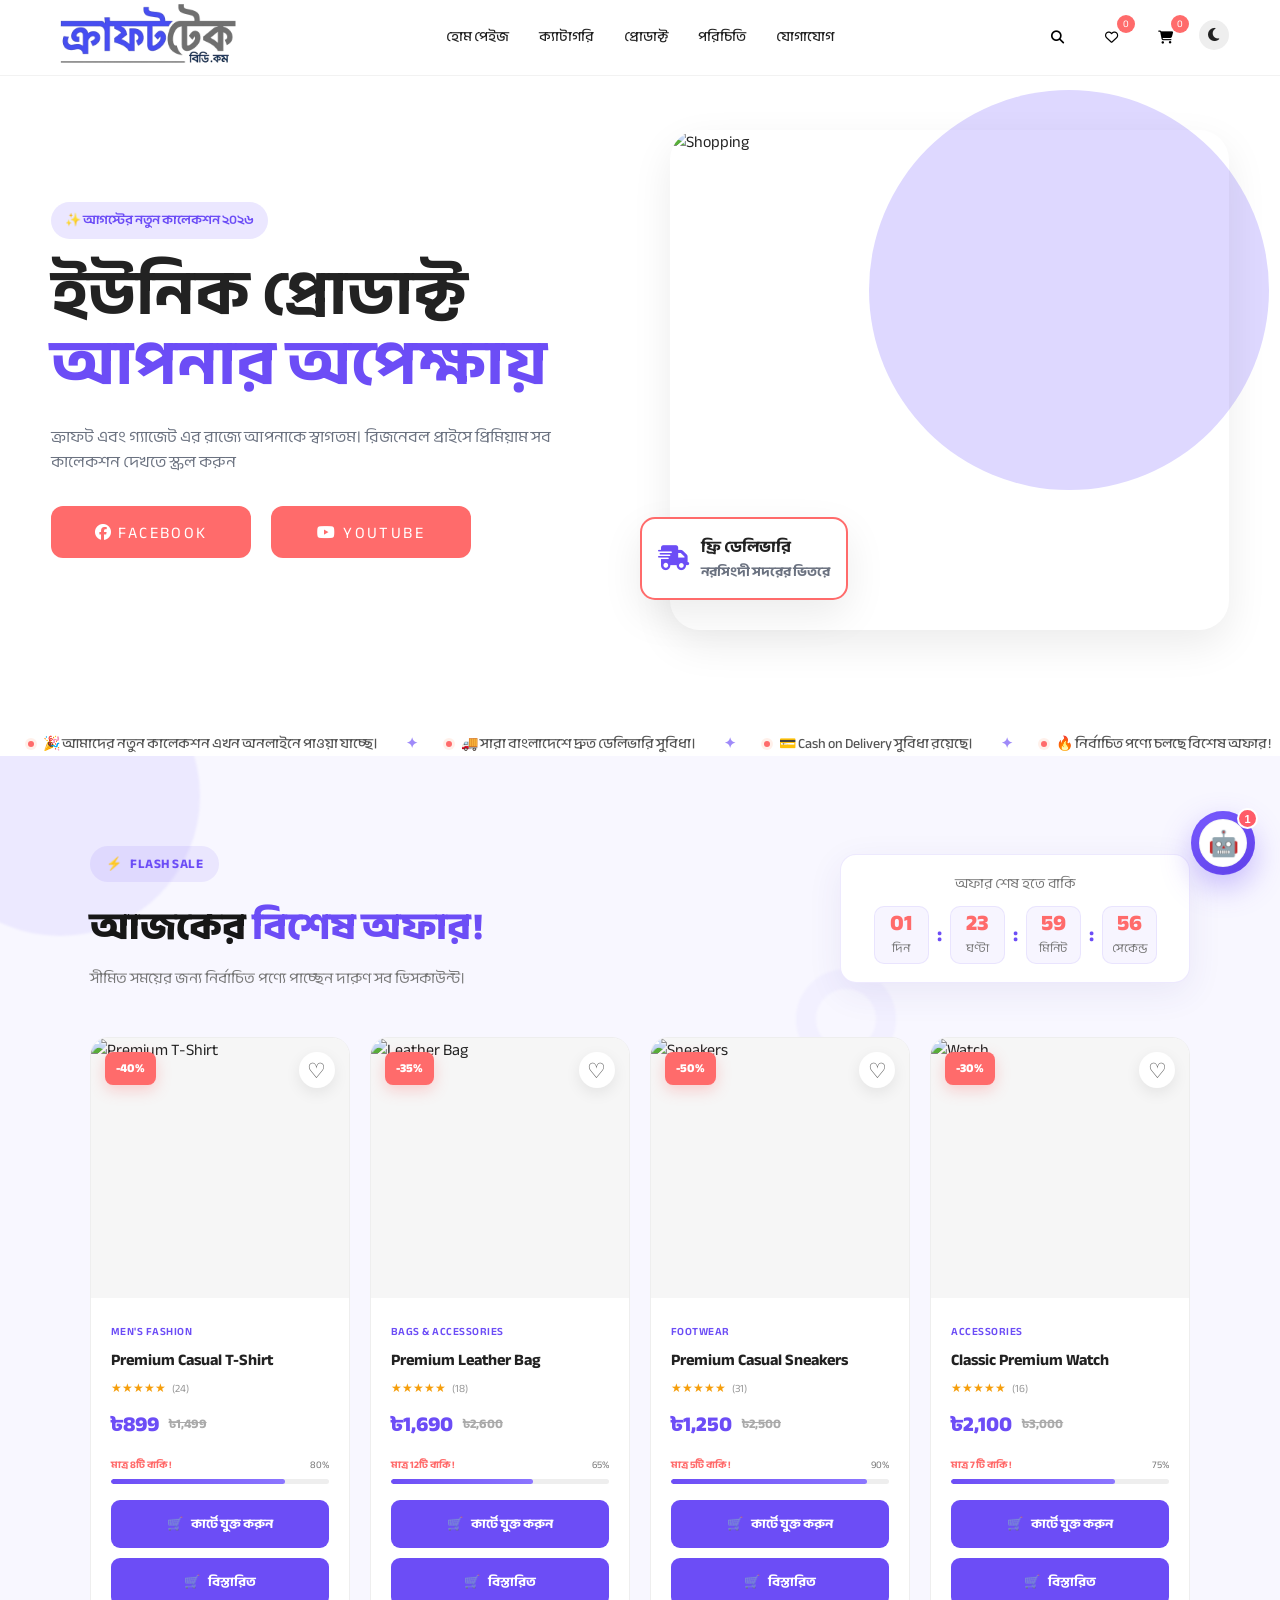
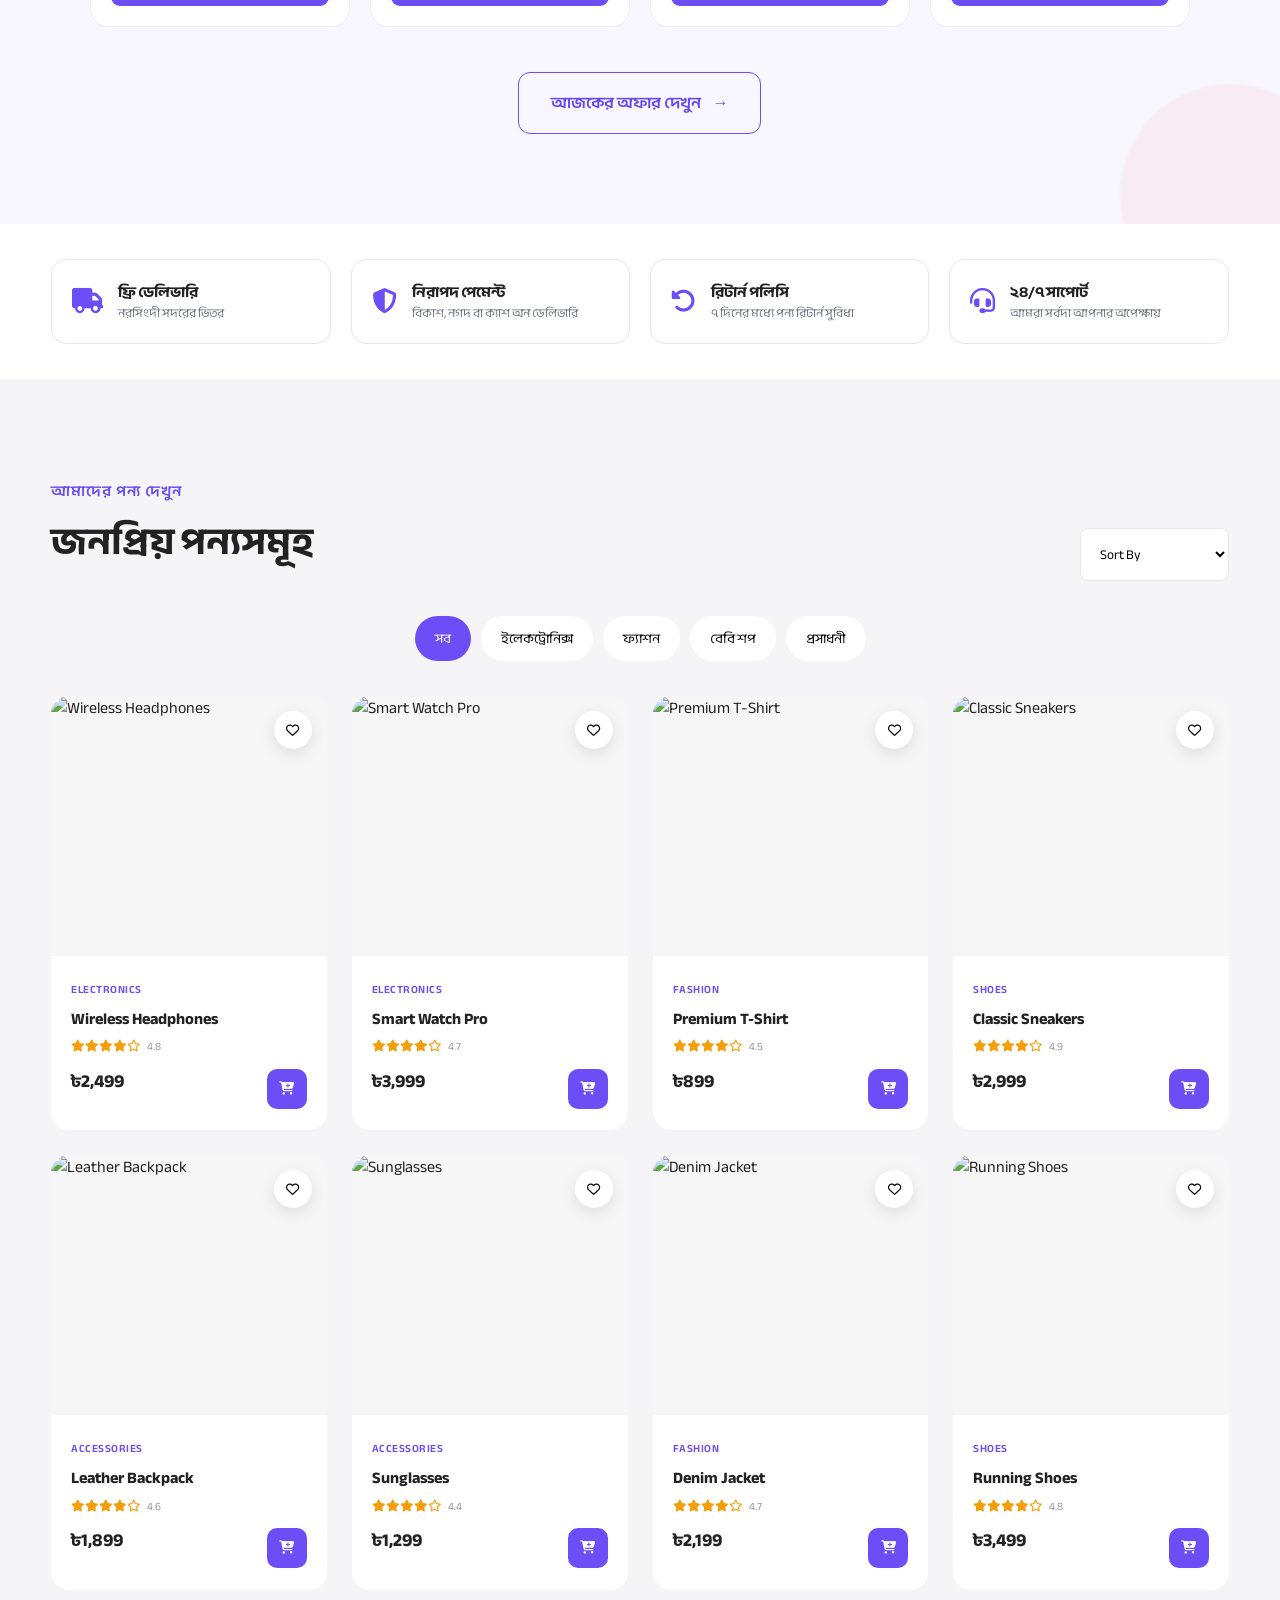
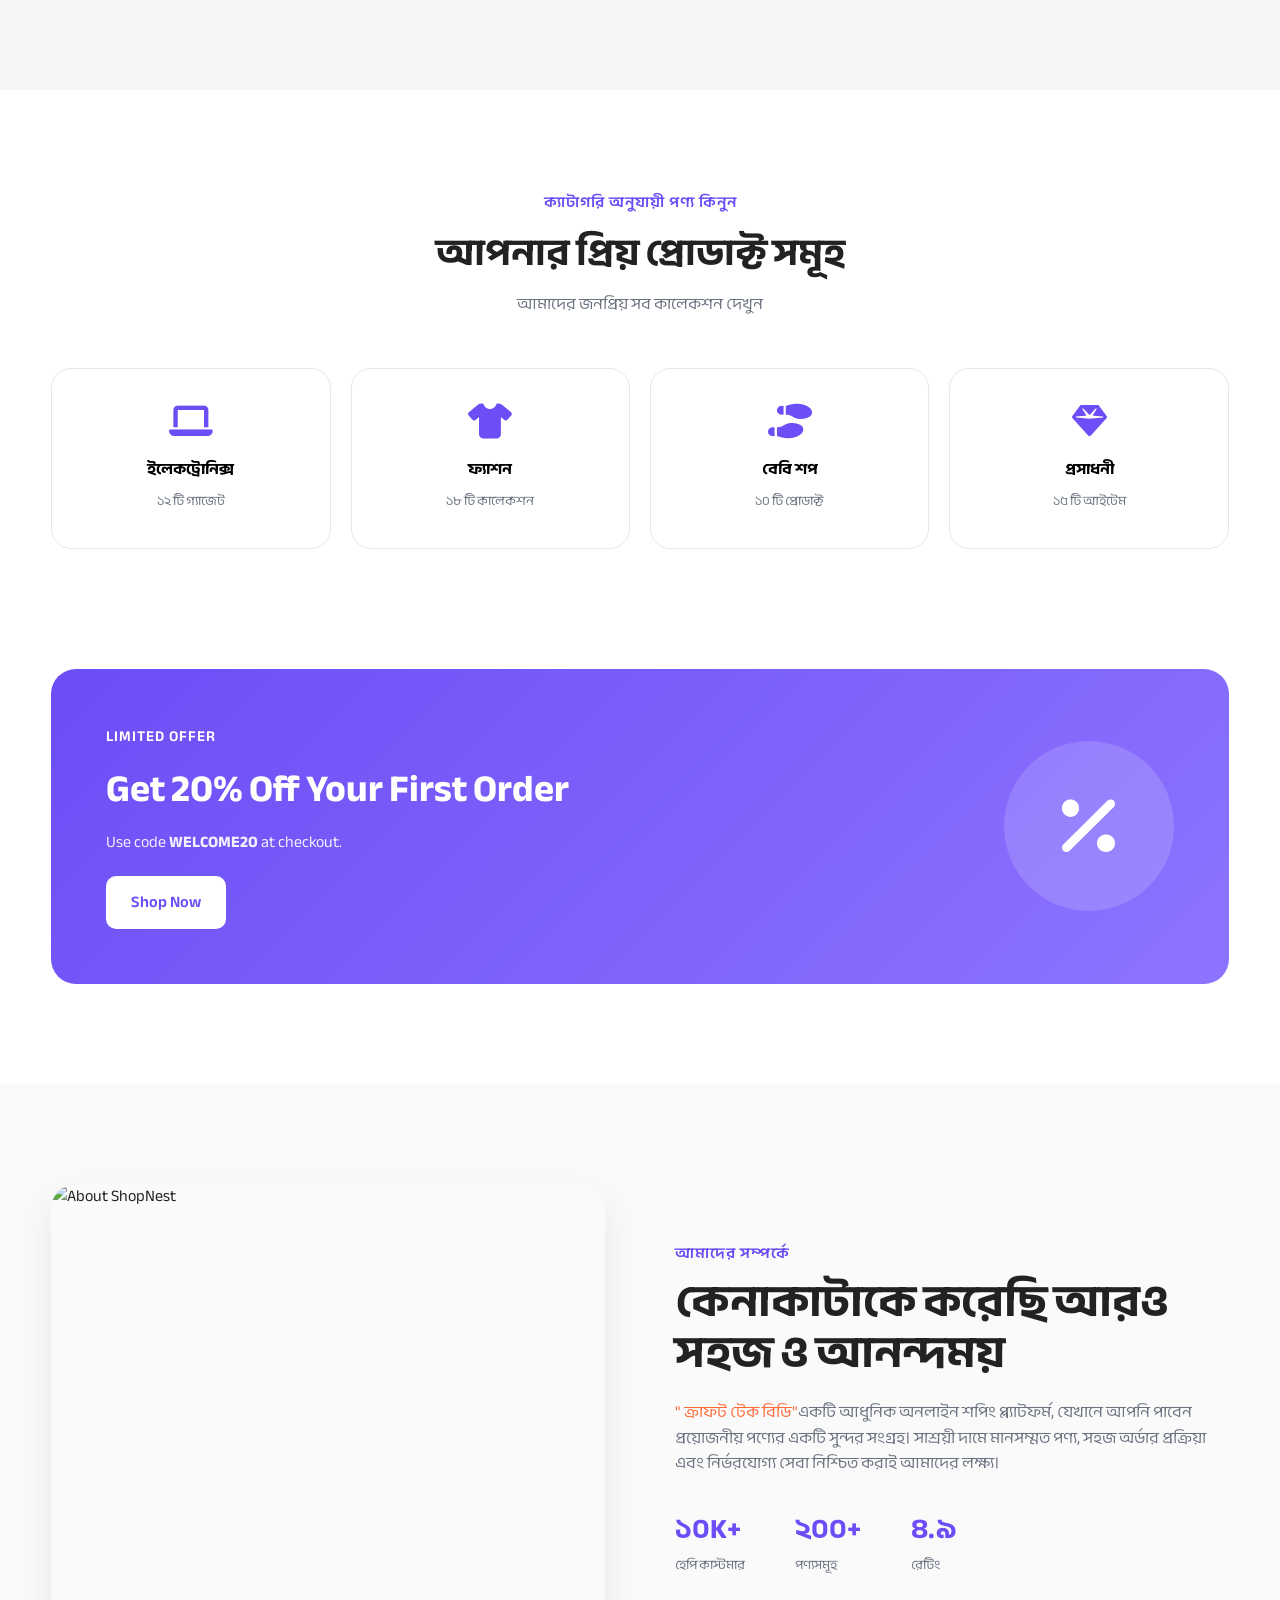
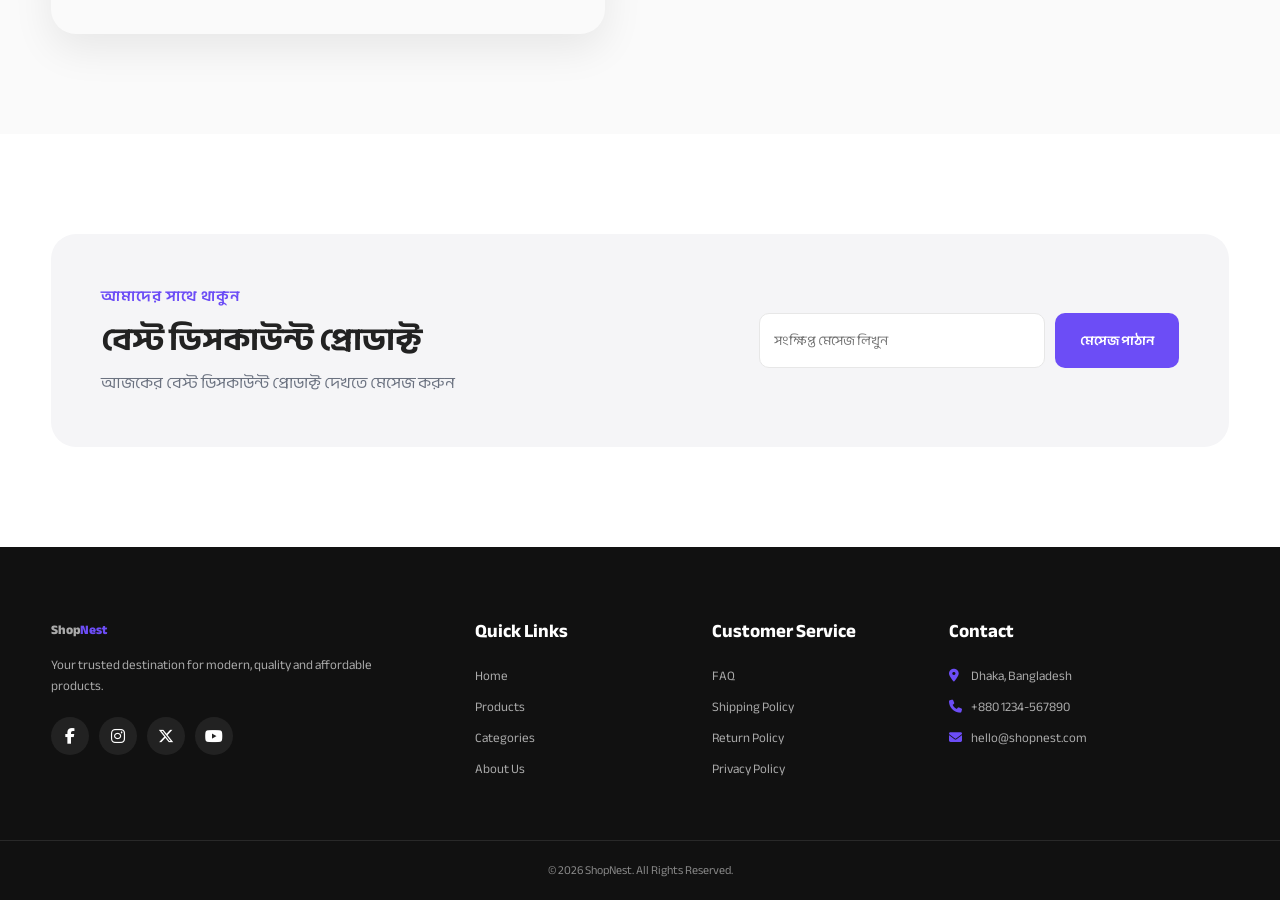
==== commit 4852dee9: "ai chatbot seciton complete" ====
--- a/index.html
+++ b/index.html
@@ -113,10 +113,11 @@
             <div class="fizzy-wrap">
               <button class="fizzy-btn button fizzyBtn">
                 <span class="fizzy-icon">
-                  <i class="fa-solid fa-download"></i>
                 </span>
 
-                <span>Download</span>
+                <a href="https://www.facebook.com/crafttechbdshop">
+                  <span><i class="fa-brands fa-facebook"></i> Facebook </span>
+                </a>
 
                 <span class="fizzy-particles"></span>
               </button>
@@ -125,12 +126,13 @@
             <div class="fizzy-wrap">
               <button class="fizzy-btn button fizzyBtn">
                 <span class="fizzy-icon">
-                  <i class="fa-solid fa-download"></i>
                 </span>
 
-                <span>Download</span>
-
-                <span class="fizzy-particles"></span>
+                <a href="www.youtube.com/@CraftTechBD">
+                  <span><i class="fa-brands fa-youtube"></i> Youtube</span>
+                </a>
+
+                <span class="fizzy-particles"></span> 
               </button>
             </div>
           </div>
@@ -931,6 +933,185 @@
       </div>
     </section>
 
+
+<!-- =========================
+     CRAFT TECH BD CHATBOT
+========================= -->
+
+<div class="ct-chatbot">
+
+    <!-- Chat Head -->
+    <button class="ct-chat-head" id="ctChatHead" aria-label="Open chat">
+
+        <span class="ct-head-ring"></span>
+
+        <div class="ct-bot-avatar">
+            <span>🤖</span>
+        </div>
+
+        <!-- Notification -->
+        <span class="ct-chat-notification" id="ctNotification">1</span>
+
+    </button>
+
+
+    <!-- Chat Window -->
+    <div class="ct-chat-window" id="ctChatWindow">
+
+        <!-- Header -->
+        <div class="ct-chat-header">
+
+            <div class="ct-header-left">
+
+                <div class="ct-header-avatar">
+                    🤖
+
+                    <span class="ct-online-dot"></span>
+                </div>
+
+                <div class="ct-header-info">
+                    <h3>Craft Tech BD</h3>
+                    <span>
+                        <i></i>
+                        Online
+                    </span>
+                </div>
+
+            </div>
+
+            <div class="ct-header-actions">
+
+                <button id="ctResetChat" title="Reset chat">
+                    ↻
+                </button>
+
+                <button id="ctCloseChat" title="Close">
+                    ×
+                </button>
+
+            </div>
+
+        </div>
+
+
+        <!-- Chat Body -->
+        <div class="ct-chat-body" id="ctChatBody">
+
+            <!-- Welcome Message -->
+            <div class="ct-message ct-bot-message">
+
+                <div class="ct-message-avatar">
+                    🤖
+                </div>
+
+                <div class="ct-message-content">
+
+                    <div class="ct-message-bubble">
+                        <p>
+                            আসসালামু আলাইকুম! 👋
+                        </p>
+
+                        <p>
+                            <strong>Craft Tech BD</strong>-এ আপনাকে স্বাগতম।
+                            কিভাবে সাহায্য করতে পারি?
+                        </p>
+                    </div>
+
+                    <span class="ct-message-time">
+                        Just now
+                    </span>
+
+                </div>
+
+            </div>
+
+
+            <!-- Quick Question Title -->
+            <div class="ct-question-title">
+                <span>💡</span>
+                আপনার প্রশ্ন নির্বাচন করুন
+            </div>
+
+
+            <!-- Quick Questions -->
+            <div class="ct-quick-questions" id="ctQuickQuestions">
+
+                <button data-question="product">
+                    🛍️ আপনারা কী কী পণ্য বিক্রি করেন?
+                </button>
+
+                <button data-question="price">
+                    💰 পণ্যের দাম কিভাবে দেখবো?
+                </button>
+
+                <button data-question="delivery">
+                    🚚 ডেলিভারি চার্জ কত?
+                </button>
+
+                <button data-question="cod">
+                    💵 Cash on Delivery আছে?
+                </button>
+
+                <button data-question="order">
+                    🛒 কিভাবে অর্ডার করবো?
+                </button>
+
+                <button data-question="return">
+                    🔄 Return / Exchange আছে?
+                </button>
+
+                <button data-question="payment">
+                    💳 কোন কোন Payment নেওয়া হয়?
+                </button>
+
+                <button data-question="contact">
+                    📞 আপনাদের সাথে কিভাবে যোগাযোগ করবো?
+                </button>
+
+            </div>
+
+
+            <!-- Typing -->
+            <div class="ct-message ct-bot-message ct-typing-message"
+                 id="ctTypingMessage">
+
+                <div class="ct-message-avatar">
+                    🤖
+                </div>
+
+                <div class="ct-typing-bubble">
+
+                    <span></span>
+                    <span></span>
+                    <span></span>
+
+                </div>
+
+            </div>
+
+        </div>
+
+
+        <!-- Footer -->
+        <div class="ct-chat-footer">
+
+            <div class="ct-footer-note">
+                💜 Craft Tech BD Assistant
+            </div>
+
+        </div>
+
+    </div>
+
+</div>
+
+
+
+
+
+
+
+
     <!-- ================= FOOTER ================= -->
 
     <footer class="footer" id="contact">
--- a/style.css
+++ b/style.css
@@ -200,6 +200,921 @@
 i.dark {
   color: #ffffff;
 }
+
+
+/* ai chat bot style */ 
+
+/* ==================================================
+   MAIN CHATBOT
+================================================== */
+
+.ct-chatbot {
+    position: fixed;
+
+    right: 25px;
+    bottom: 25px;
+
+    z-index: 99999;
+
+    font-family:
+        "Hind Siliguri",
+        "Poppins",
+        Arial,
+        sans-serif;
+}
+
+
+/* ==================================================
+   CHAT HEAD
+================================================== */
+
+.ct-chat-head {
+
+    position: relative;
+
+    width: 64px;
+    height: 64px;
+
+    border: none;
+    border-radius: 50%;
+
+    background:
+        linear-gradient(
+            145deg,
+            #795cff,
+            #5e3fe8
+        );
+
+    display: flex;
+    align-items: center;
+    justify-content: center;
+
+    cursor: pointer;
+
+    box-shadow:
+        0 12px 30px rgba(108, 77, 246, 0.35);
+
+    transition:
+        transform 0.3s ease,
+        box-shadow 0.3s ease;
+
+    animation: ctFloat 3s ease-in-out infinite;
+}
+
+
+.ct-chat-head:hover {
+
+    transform:
+        translateY(-5px)
+        scale(1.05);
+
+    box-shadow:
+        0 18px 40px rgba(108, 77, 246, 0.45);
+}
+
+
+/* floating animation */
+
+@keyframes ctFloat {
+
+    0%,
+    100% {
+        transform: translateY(0);
+    }
+
+    50% {
+        transform: translateY(-6px);
+    }
+
+}
+
+
+/* ==================================================
+   HEAD RING
+================================================== */
+
+.ct-head-ring {
+
+    position: absolute;
+
+    width: 100%;
+    height: 100%;
+
+    border-radius: 50%;
+
+    border: 2px solid rgba(108, 77, 246, 0.25);
+
+    animation:
+        ctPulse 2.2s ease-out infinite;
+}
+
+
+@keyframes ctPulse {
+
+    0% {
+        transform: scale(1);
+        opacity: 0.7;
+    }
+
+    70% {
+        transform: scale(1.5);
+        opacity: 0;
+    }
+
+    100% {
+        transform: scale(1.5);
+        opacity: 0;
+    }
+
+}
+
+
+/* ==================================================
+   BOT AVATAR
+================================================== */
+
+.ct-bot-avatar {
+
+    width: 48px;
+    height: 48px;
+
+    border-radius: 50%;
+
+    background: #ffffff;
+
+    display: flex;
+    align-items: center;
+    justify-content: center;
+
+    font-size: 25px;
+
+    position: relative;
+
+    z-index: 2;
+
+    box-shadow:
+        inset 0 0 0 1px rgba(0, 0, 0, 0.04);
+}
+
+
+/* ==================================================
+   NOTIFICATION
+================================================== */
+
+.ct-chat-notification {
+
+    position: absolute;
+
+    top: -3px;
+    right: -3px;
+
+    min-width: 21px;
+    height: 21px;
+
+    padding: 0 5px;
+
+    border-radius: 50px;
+
+    background: #ff5c68;
+
+    color: white;
+
+    font-family: Arial, sans-serif;
+
+    font-size: 11px;
+    font-weight: 700;
+
+    display: flex;
+    align-items: center;
+    justify-content: center;
+
+    border: 2px solid white;
+
+    animation:
+        ctNotification 1.8s ease-in-out infinite;
+}
+
+
+@keyframes ctNotification {
+
+    0%,
+    100% {
+        transform: scale(1);
+    }
+
+    50% {
+        transform: scale(1.18);
+    }
+
+}
+
+
+/* ==================================================
+   CHAT WINDOW
+================================================== */
+
+.ct-chat-window {
+
+    position: absolute;
+
+    right: 0;
+    bottom: 82px;
+
+    width: 370px;
+    height: 590px;
+
+    background: white;
+
+    border-radius: 24px;
+
+    overflow: hidden;
+
+    box-shadow: var(--ct-shadow);
+
+    border: 1px solid rgba(108, 77, 246, 0.08);
+
+    opacity: 0;
+
+    visibility: hidden;
+
+    transform:
+        translateY(20px)
+        scale(0.94);
+
+    transform-origin:
+        bottom right;
+
+    transition:
+        opacity 0.3s ease,
+        transform 0.35s cubic-bezier(.2,.8,.2,1),
+        visibility 0.3s;
+
+}
+
+
+/* OPEN */
+
+.ct-chat-window.ct-open {
+
+    opacity: 1;
+
+    visibility: visible;
+
+    transform:
+        translateY(0)
+        scale(1);
+
+}
+
+
+/* ==================================================
+   HEADER
+================================================== */
+
+.ct-chat-header {
+
+    height: 78px;
+
+    padding: 0 18px;
+
+    display: flex;
+
+    align-items: center;
+
+    justify-content: space-between;
+
+    color: white;
+
+    background:
+        linear-gradient(
+            135deg,
+            #7455f7,
+            #5d3ee2
+        );
+
+    position: relative;
+
+    overflow: hidden;
+}
+
+
+/* header decorative glow */
+
+.ct-chat-header::after {
+
+    content: "";
+
+    position: absolute;
+
+    width: 150px;
+    height: 150px;
+
+    border-radius: 50%;
+
+    background: rgba(255, 255, 255, 0.08);
+
+    right: -50px;
+    top: -80px;
+}
+
+
+/* ==================================================
+   HEADER LEFT
+================================================== */
+
+.ct-header-left {
+
+    display: flex;
+
+    align-items: center;
+
+    gap: 12px;
+
+    position: relative;
+
+    z-index: 2;
+}
+
+
+.ct-header-avatar {
+
+    width: 46px;
+    height: 46px;
+
+    background: white;
+
+    border-radius: 50%;
+
+    display: flex;
+    align-items: center;
+    justify-content: center;
+
+    font-size: 23px;
+
+    position: relative;
+
+    box-shadow:
+        0 5px 15px rgba(0, 0, 0, 0.12);
+}
+
+
+.ct-online-dot {
+
+    position: absolute;
+
+    right: 1px;
+    bottom: 2px;
+
+    width: 10px;
+    height: 10px;
+
+    border-radius: 50%;
+
+    background: #25d366;
+
+    border: 2px solid white;
+}
+
+
+.ct-header-info h3 {
+
+    margin: 0;
+
+    font-size: 16px;
+
+    font-weight: 700;
+}
+
+
+.ct-header-info span {
+
+    display: flex;
+
+    align-items: center;
+
+    gap: 5px;
+
+    margin-top: 2px;
+
+    font-family: Arial, sans-serif;
+
+    font-size: 11px;
+
+    opacity: 0.9;
+}
+
+
+.ct-header-info span i {
+
+    width: 6px;
+    height: 6px;
+
+    border-radius: 50%;
+
+    background: #52e58a;
+}
+
+
+/* ==================================================
+   HEADER ACTIONS
+================================================== */
+
+.ct-header-actions {
+
+    display: flex;
+
+    gap: 5px;
+
+    position: relative;
+
+    z-index: 5;
+}
+
+
+.ct-header-actions button {
+
+    width: 34px;
+    height: 34px;
+
+    border: none;
+
+    background: rgba(255,255,255,0.12);
+
+    color: white;
+
+    border-radius: 10px;
+
+    cursor: pointer;
+
+    font-size: 20px;
+
+    transition: 0.25s;
+}
+
+
+.ct-header-actions button:hover {
+
+    background: rgba(255,255,255,0.22);
+
+    transform: scale(1.08);
+}
+
+
+/* ==================================================
+   CHAT BODY
+================================================== */
+
+.ct-chat-body {
+
+    height: calc(100% - 125px);
+
+    padding: 20px 16px;
+
+    overflow-y: auto;
+
+    background:
+        linear-gradient(
+            180deg,
+            #ffffff 0%,
+            #faf9ff 100%
+        );
+
+    scroll-behavior: smooth;
+}
+
+
+/* scrollbar */
+
+.ct-chat-body::-webkit-scrollbar {
+    width: 5px;
+}
+
+.ct-chat-body::-webkit-scrollbar-thumb {
+
+    background: #d9d3ff;
+
+    border-radius: 10px;
+}
+
+
+/* ==================================================
+   MESSAGE
+================================================== */
+
+.ct-message {
+
+    display: flex;
+
+    gap: 9px;
+
+    margin-bottom: 18px;
+
+    animation:
+        ctMessageIn 0.35s ease both;
+}
+
+
+@keyframes ctMessageIn {
+
+    from {
+        opacity: 0;
+        transform: translateY(10px);
+    }
+
+    to {
+        opacity: 1;
+        transform: translateY(0);
+    }
+
+}
+
+
+.ct-message-avatar {
+
+    flex-shrink: 0;
+
+    width: 32px;
+    height: 32px;
+
+    border-radius: 50%;
+
+    background: var(--ct-primary-light);
+
+    display: flex;
+
+    align-items: center;
+    justify-content: center;
+
+    font-size: 17px;
+}
+
+
+.ct-message-content {
+
+    max-width: 82%;
+}
+
+
+.ct-message-bubble {
+
+    background: white;
+
+    border: 1px solid #eeeef5;
+
+    border-radius:
+        5px
+        17px
+        17px
+        17px;
+
+    padding: 11px 13px;
+
+    box-shadow:
+        0 4px 15px rgba(0,0,0,0.035);
+}
+
+
+.ct-message-bubble p {
+
+    margin: 0 0 7px;
+
+    color: var(--ct-text);
+
+    font-size: 13px;
+
+    line-height: 1.55;
+}
+
+
+.ct-message-bubble p:last-child {
+    margin-bottom: 0;
+}
+
+
+.ct-message-time {
+
+    display: block;
+
+    margin-top: 5px;
+
+    font-size: 9px;
+
+    color: #aaa;
+
+    font-family: Arial, sans-serif;
+}
+
+
+/* ==================================================
+   QUESTION TITLE
+================================================== */
+
+.ct-question-title {
+
+    display: flex;
+
+    align-items: center;
+
+    gap: 7px;
+
+    color: #555563;
+
+    font-size: 12px;
+
+    font-weight: 600;
+
+    margin:
+        4px 0
+        12px 41px;
+
+}
+
+
+/* ==================================================
+   QUICK QUESTIONS
+================================================== */
+
+.ct-quick-questions {
+
+    display: flex;
+
+    flex-direction: column;
+
+    gap: 8px;
+
+    padding-left: 41px;
+}
+
+
+.ct-quick-questions button {
+
+    width: 100%;
+
+    text-align: left;
+
+    border: 1px solid #e6e2ff;
+
+    background: white;
+
+    color: #4b3ab8;
+
+    border-radius: 12px;
+
+    padding: 10px 12px;
+
+    font-family:
+        "Hind Siliguri",
+        "Poppins",
+        sans-serif;
+
+    font-size: 12px;
+
+    line-height: 1.4;
+
+    cursor: pointer;
+
+    transition:
+        transform 0.25s ease,
+        background 0.25s ease,
+        border 0.25s ease,
+        box-shadow 0.25s ease;
+}
+
+
+.ct-quick-questions button:hover {
+
+    background: #f5f2ff;
+
+    border-color: #cfc5ff;
+
+    transform:
+        translateX(4px);
+
+    box-shadow:
+        0 5px 15px rgba(108,77,246,0.08);
+}
+
+
+.ct-quick-questions button:active {
+
+    transform: scale(0.97);
+}
+
+
+/* ==================================================
+   USER MESSAGE
+================================================== */
+
+.ct-user-message {
+
+    justify-content: flex-end;
+}
+
+
+.ct-user-message .ct-message-content {
+
+    max-width: 80%;
+}
+
+
+.ct-user-message .ct-message-bubble {
+
+    background:
+        linear-gradient(
+            135deg,
+            #7455f7,
+            #6040e9
+        );
+
+    color: white;
+
+    border: none;
+
+    border-radius:
+        17px
+        5px
+        17px
+        17px;
+
+    box-shadow:
+        0 6px 15px rgba(108,77,246,0.15);
+}
+
+
+.ct-user-message .ct-message-bubble p {
+
+    color: white;
+}
+
+
+/* ==================================================
+   TYPING
+================================================== */
+
+.ct-typing-message {
+
+    display: none;
+}
+
+
+.ct-typing-bubble {
+
+    display: flex;
+
+    gap: 4px;
+
+    align-items: center;
+
+    background: white;
+
+    border: 1px solid #eeeef5;
+
+    padding: 12px 15px;
+
+    border-radius:
+        5px
+        17px
+        17px
+        17px;
+}
+
+
+.ct-typing-bubble span {
+
+    width: 6px;
+    height: 6px;
+
+    border-radius: 50%;
+
+    background: var(--ct-primary);
+
+    animation:
+        ctTyping 1.2s infinite;
+}
+
+
+.ct-typing-bubble span:nth-child(2) {
+    animation-delay: 0.15s;
+}
+
+.ct-typing-bubble span:nth-child(3) {
+    animation-delay: 0.3s;
+}
+
+
+@keyframes ctTyping {
+
+    0%,
+    60%,
+    100% {
+        transform: translateY(0);
+
+        opacity: 0.35;
+    }
+
+    30% {
+        transform: translateY(-5px);
+
+        opacity: 1;
+    }
+
+}
+
+
+/* ==================================================
+   FOOTER
+================================================== */
+
+.ct-chat-footer {
+
+    height: 47px;
+
+    border-top: 1px solid #eeeeF4;
+
+    background: white;
+
+    display: flex;
+
+    align-items: center;
+
+    justify-content: center;
+}
+
+
+.ct-footer-note {
+
+    color: #aaa;
+
+    font-family: Arial, sans-serif;
+
+    font-size: 9px;
+
+    letter-spacing: 0.2px;
+}
+
+
+/* ==================================================
+   MOBILE
+================================================== */
+
+@media (max-width: 600px) {
+
+    .ct-chatbot {
+
+        right: 16px;
+        bottom: 16px;
+    }
+
+
+    .ct-chat-head {
+
+        width: 58px;
+        height: 58px;
+    }
+
+
+    .ct-bot-avatar {
+
+        width: 44px;
+        height: 44px;
+
+        font-size: 22px;
+    }
+
+
+    .ct-chat-window {
+
+        position: fixed;
+
+        right: 10px;
+        left: 10px;
+
+        bottom: 84px;
+
+        width: auto;
+
+        height:
+            min(
+                600px,
+                calc(100vh - 105px)
+            );
+
+        border-radius: 20px;
+
+        transform-origin: bottom center;
+    }
+
+}
+
+
+
+
+
+
+
+
+
+
 
 /* Theme Button */
 
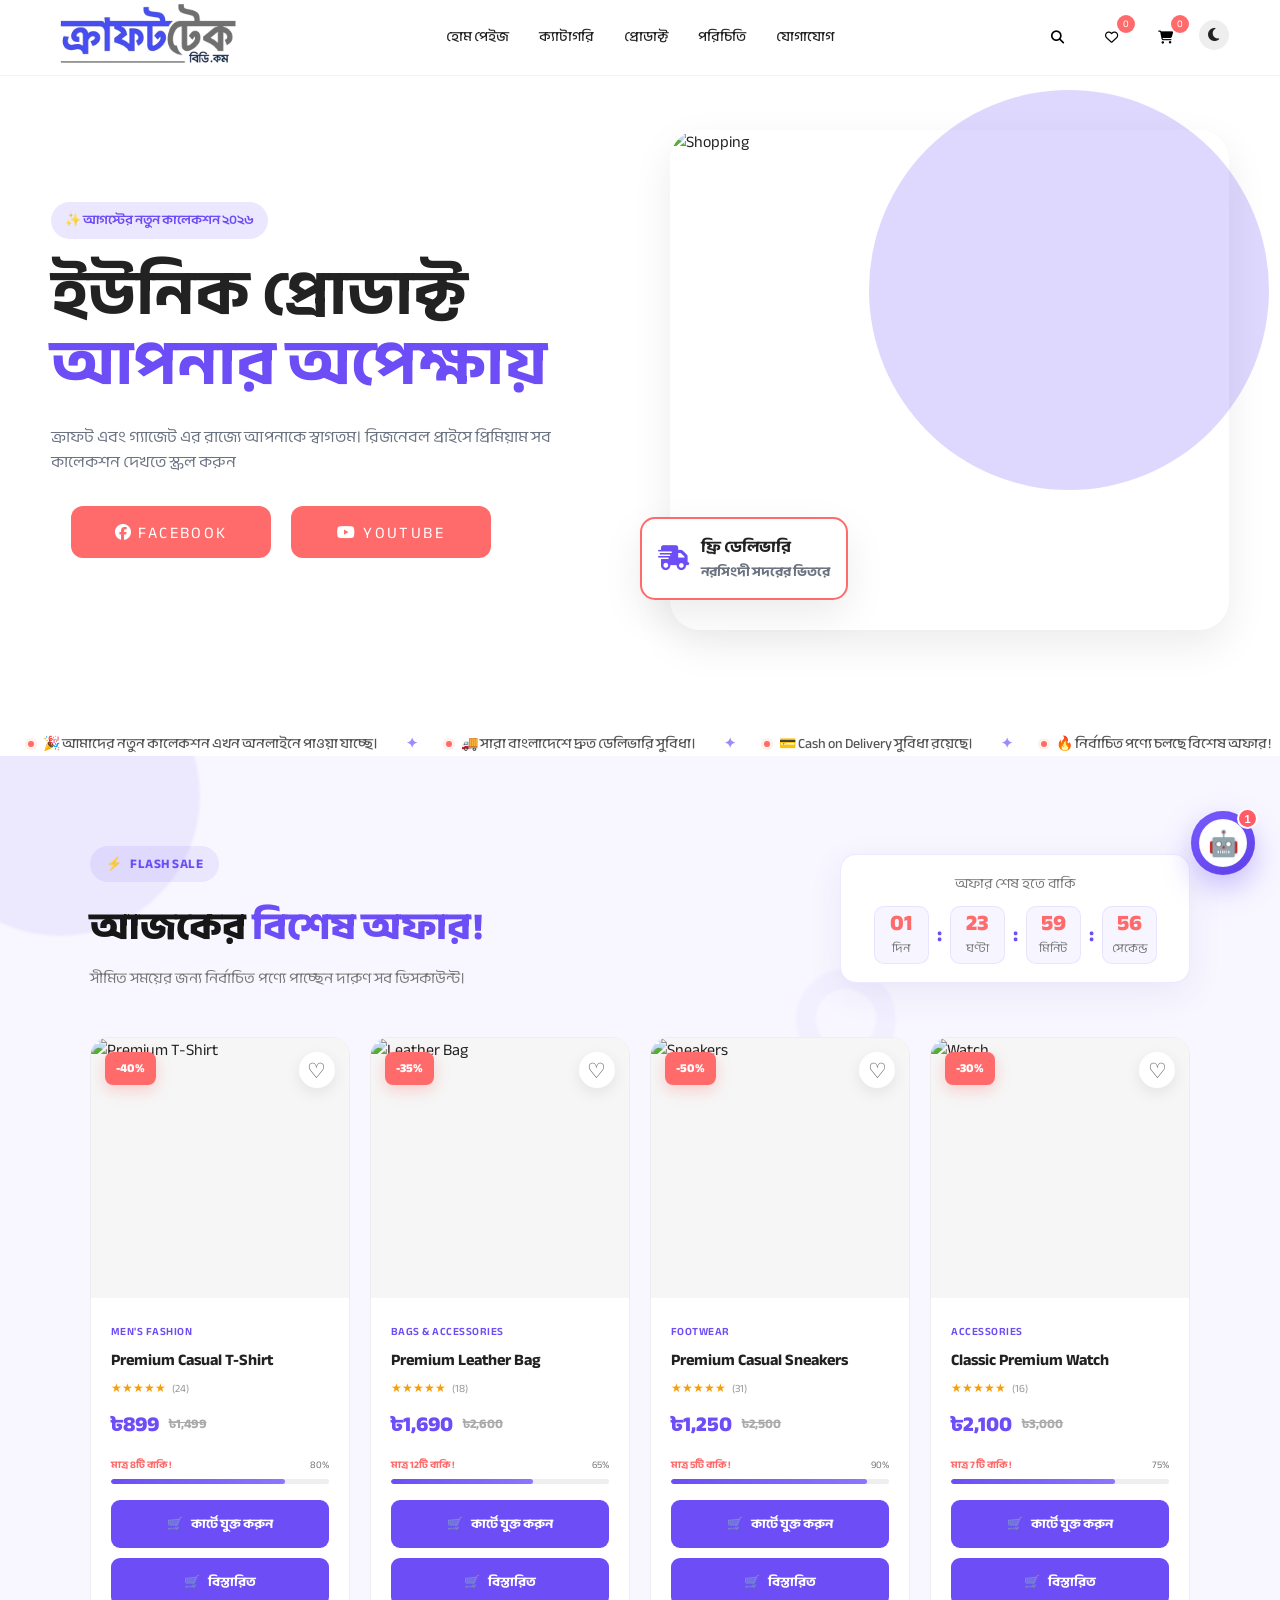
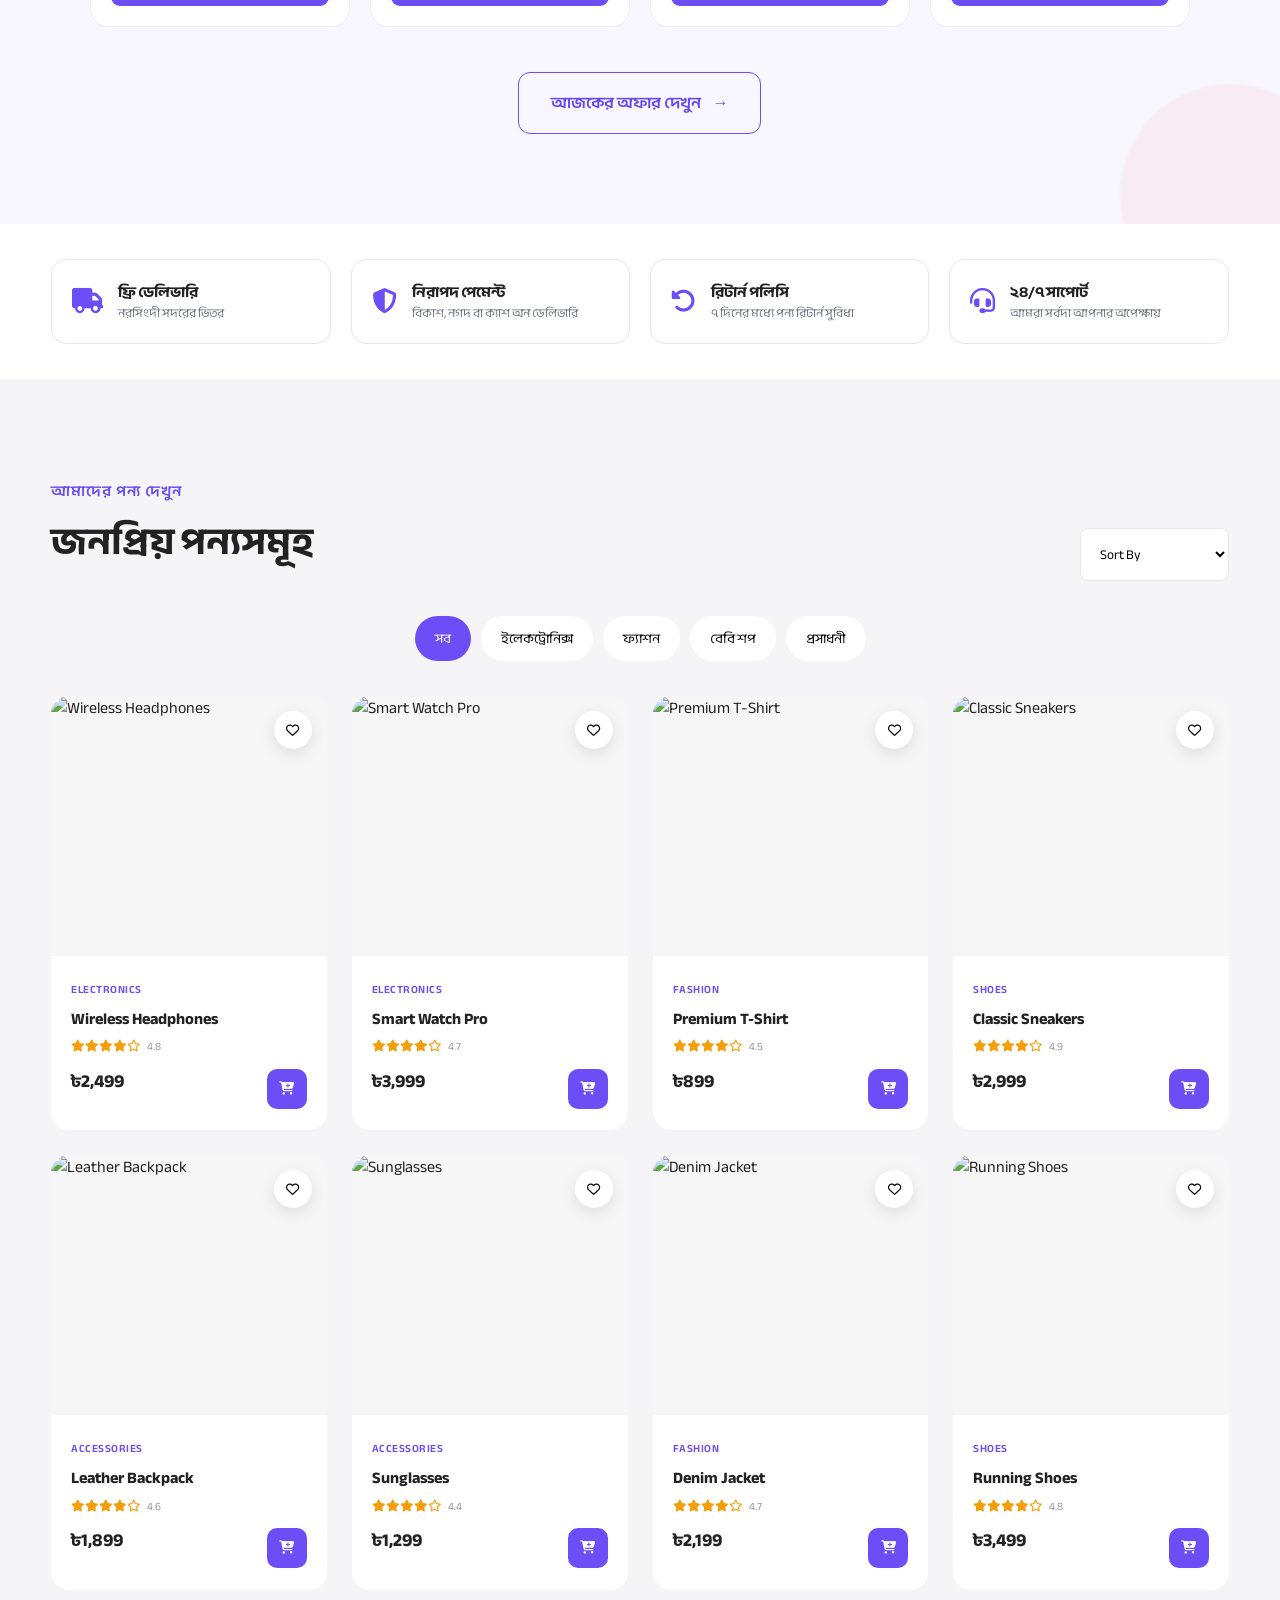
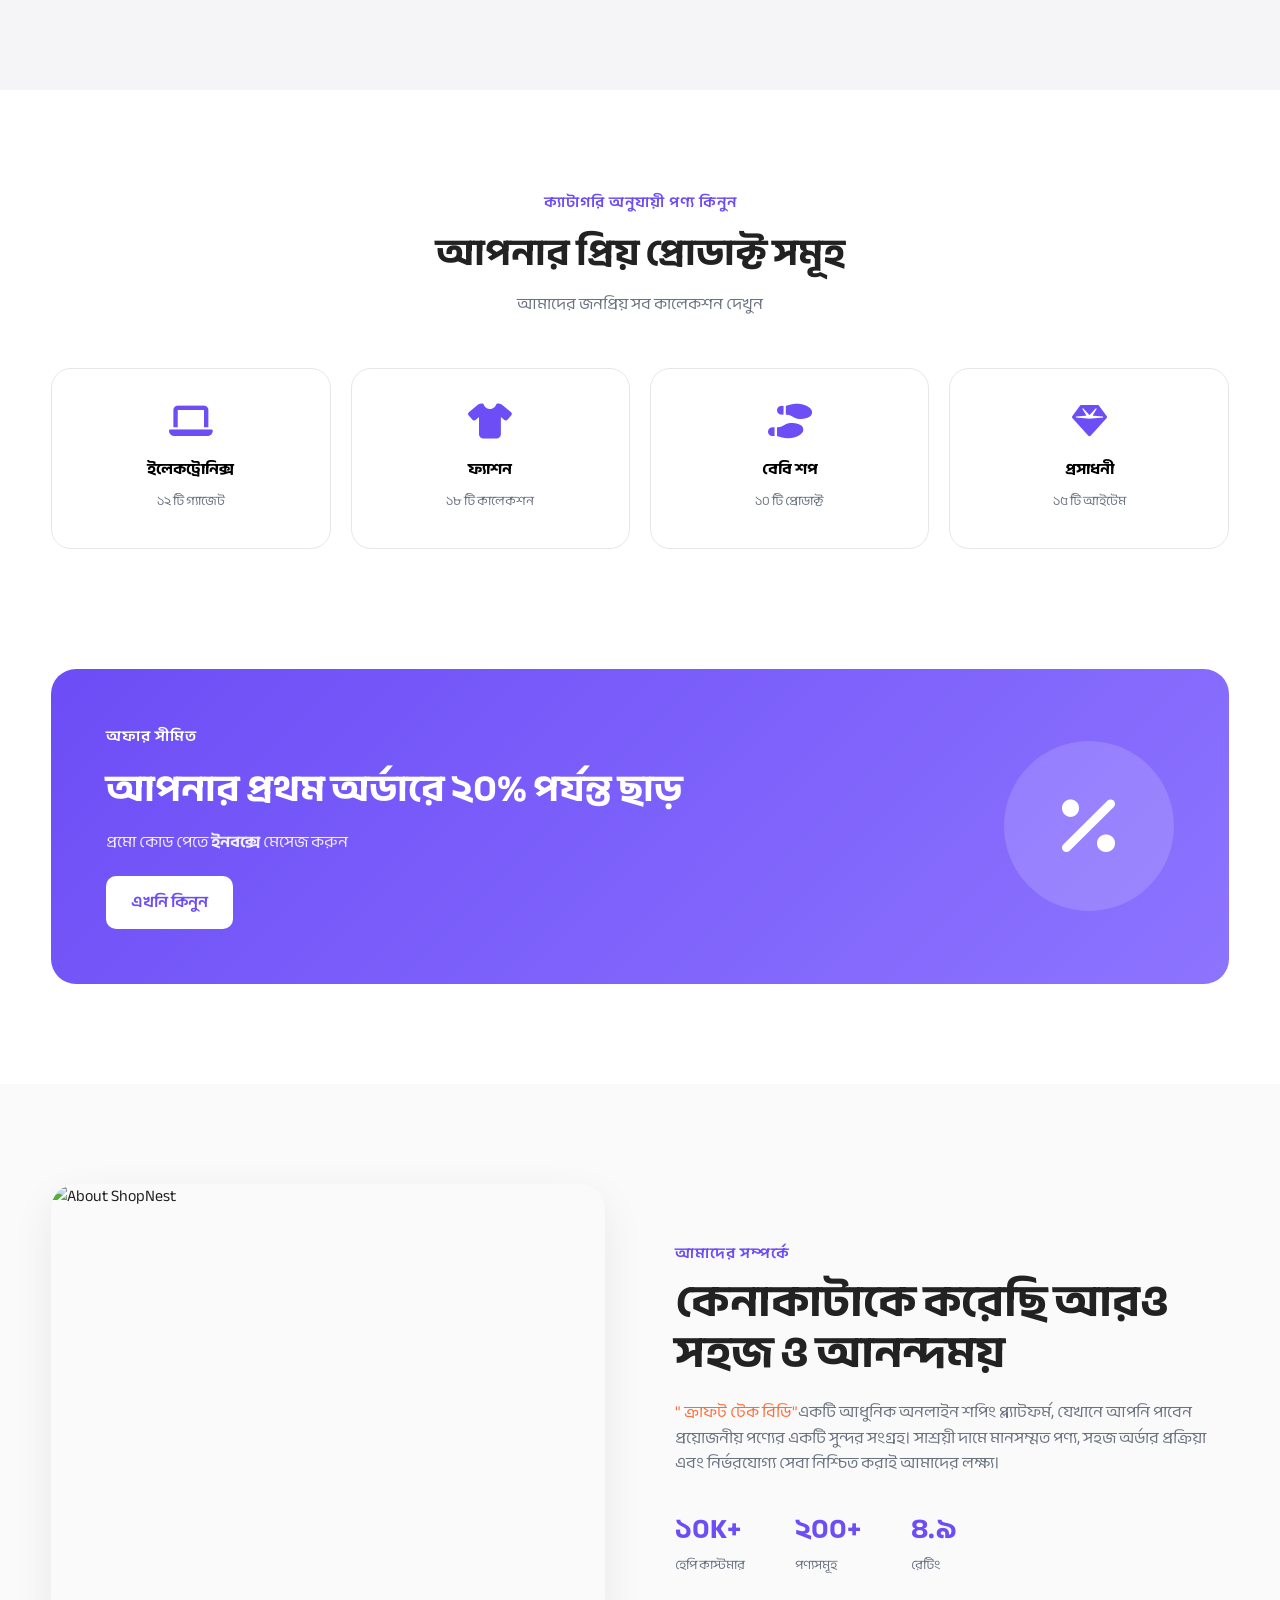
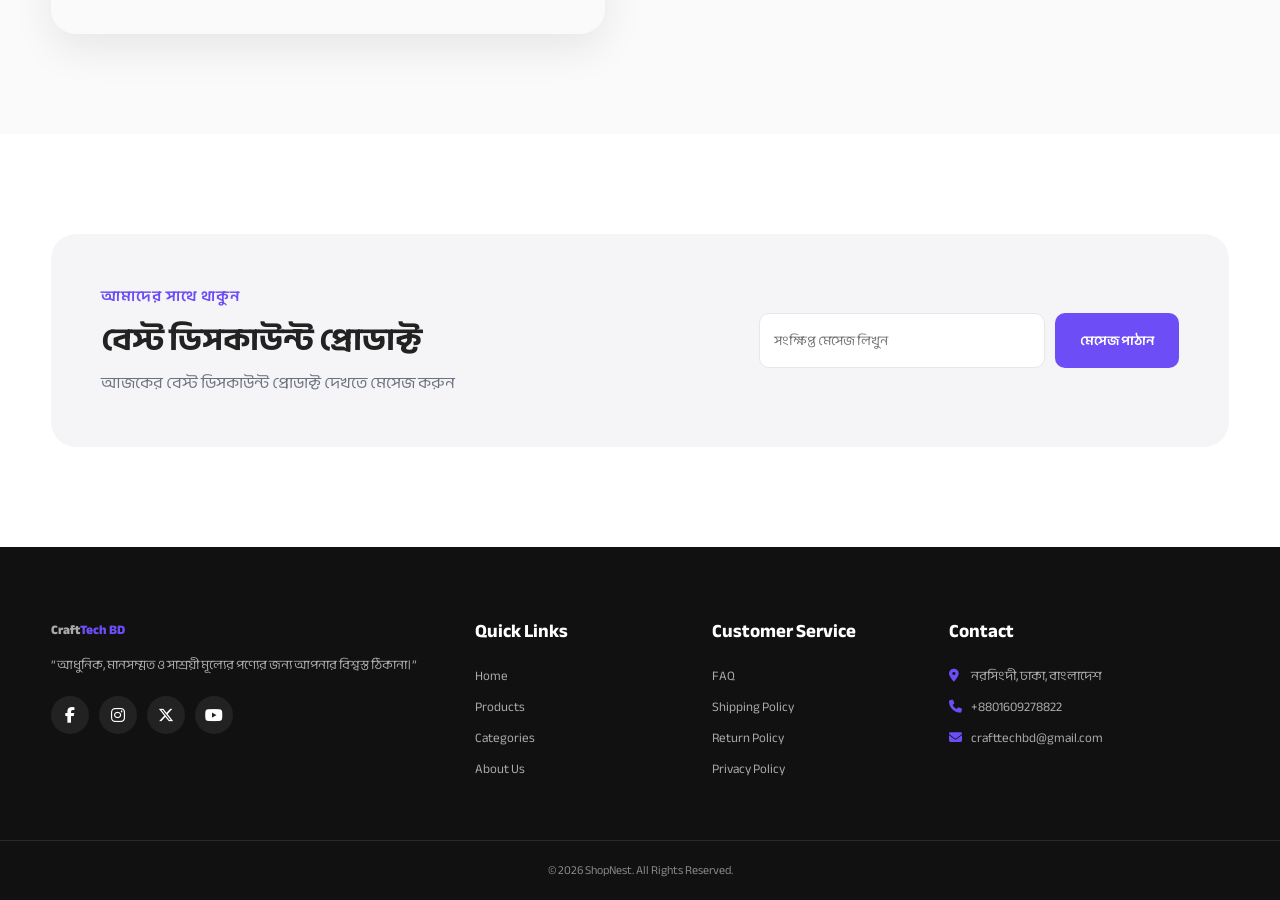
==== commit ec8693d1: "some bug fixed" ====
--- a/index.html
+++ b/index.html
@@ -847,13 +847,13 @@
       <div class="container">
         <div class="promo-box reveal">
           <div>
-            <span>Limited Offer</span>
-
-            <h2>Get 20% Off Your First Order</h2>
-
-            <p>Use code <strong>WELCOME20</strong> at checkout.</p>
-
-            <a href="#products" class="btn promo-btn"> Shop Now </a>
+            <span>অফার সীমিত</span>
+
+            <h2>আপনার প্রথম অর্ডারে ২০% পর্যন্ত ছাড়</h2>
+
+            <p>প্রমো কোড পেতে <strong>ইনবক্সে </strong> মেসেজ করুন</p>
+
+            <a href="#products" class="btn promo-btn"> এখনি কিনুন </a>
           </div>
 
           <div class="promo-icon">
@@ -1117,19 +1117,18 @@
     <footer class="footer" id="contact">
       <div class="container footer-grid">
         <div class="footer-column">
-          <a href="#home" class="logo"> Shop<span>Nest</span> </a>
+          <a href="#home" class="logo"> Craft<span>Tech BD</span> </a>
 
           <p>
-            Your trusted destination for modern, quality and affordable
-            products.
+            “আধুনিক, মানসম্মত ও সাশ্রয়ী মূল্যের পণ্যের জন্য আপনার বিশ্বস্ত ঠিকানা।”
           </p>
 
           <div class="social-links">
-            <a href="#">
+            <a href="https://www.facebook.com/crafttechbdshop">
               <i class="fa-brands fa-facebook-f"></i>
             </a>
 
-            <a href="#">
+            <a href="https://www.instagram.com/craft_tech_bd">
               <i class="fa-brands fa-instagram"></i>
             </a>
 
@@ -1137,7 +1136,7 @@
               <i class="fa-brands fa-x-twitter"></i>
             </a>
 
-            <a href="#">
+            <a href="https://www.youtube.com/@CraftTechBD">
               <i class="fa-brands fa-youtube"></i>
             </a>
           </div>
@@ -1166,17 +1165,17 @@
 
           <p>
             <i class="fa-solid fa-location-dot"></i>
-            Dhaka, Bangladesh
+            নরসিংদী, ঢাকা, বাংলাদেশ
           </p>
 
           <p>
             <i class="fa-solid fa-phone"></i>
-            +880 1234-567890
+            +8801609278822
           </p>
 
           <p>
             <i class="fa-solid fa-envelope"></i>
-            hello@shopnest.com
+            crafttechbd@gmail.com
           </p>
         </div>
       </div>
--- a/style.css
+++ b/style.css
@@ -1636,7 +1636,7 @@
   display: flex;
   justify-content: center;
   align-items: center;
-  margin-right: 20px;
+  margin-left: 20px;
 }
 
 .fizzy-btn {
@@ -1786,9 +1786,7 @@
 }
 
 @media (max-width: 500px) {
-  .fizzy-wrap {
-    padding: 40px 15px;
-  }
+
   .fizzy-btn {
     width: 180px;
   }
@@ -3712,6 +3710,15 @@
     grid-template-columns: repeat(2, 1fr);
   }
 
+  .hero_btn {
+    display: flex;
+    justify-content: center;
+    gap: 12px;
+}
+.fizzy-wrap{
+  margin-left: 0;
+}
+
   .product-grid {
     grid-template-columns: repeat(3, 1fr);
   }
@@ -3728,7 +3735,7 @@
     text-align: center;
   }
   .top_mg {
-    margin-top: -50px;
+    margin-top: -20px;
   }
 
   .hero-content p {
@@ -3932,3 +3939,7 @@
 /* =====================================================
    REDUCED MOTION
 ===================================================== */
+
+
+
+/* bug fixing cosde */
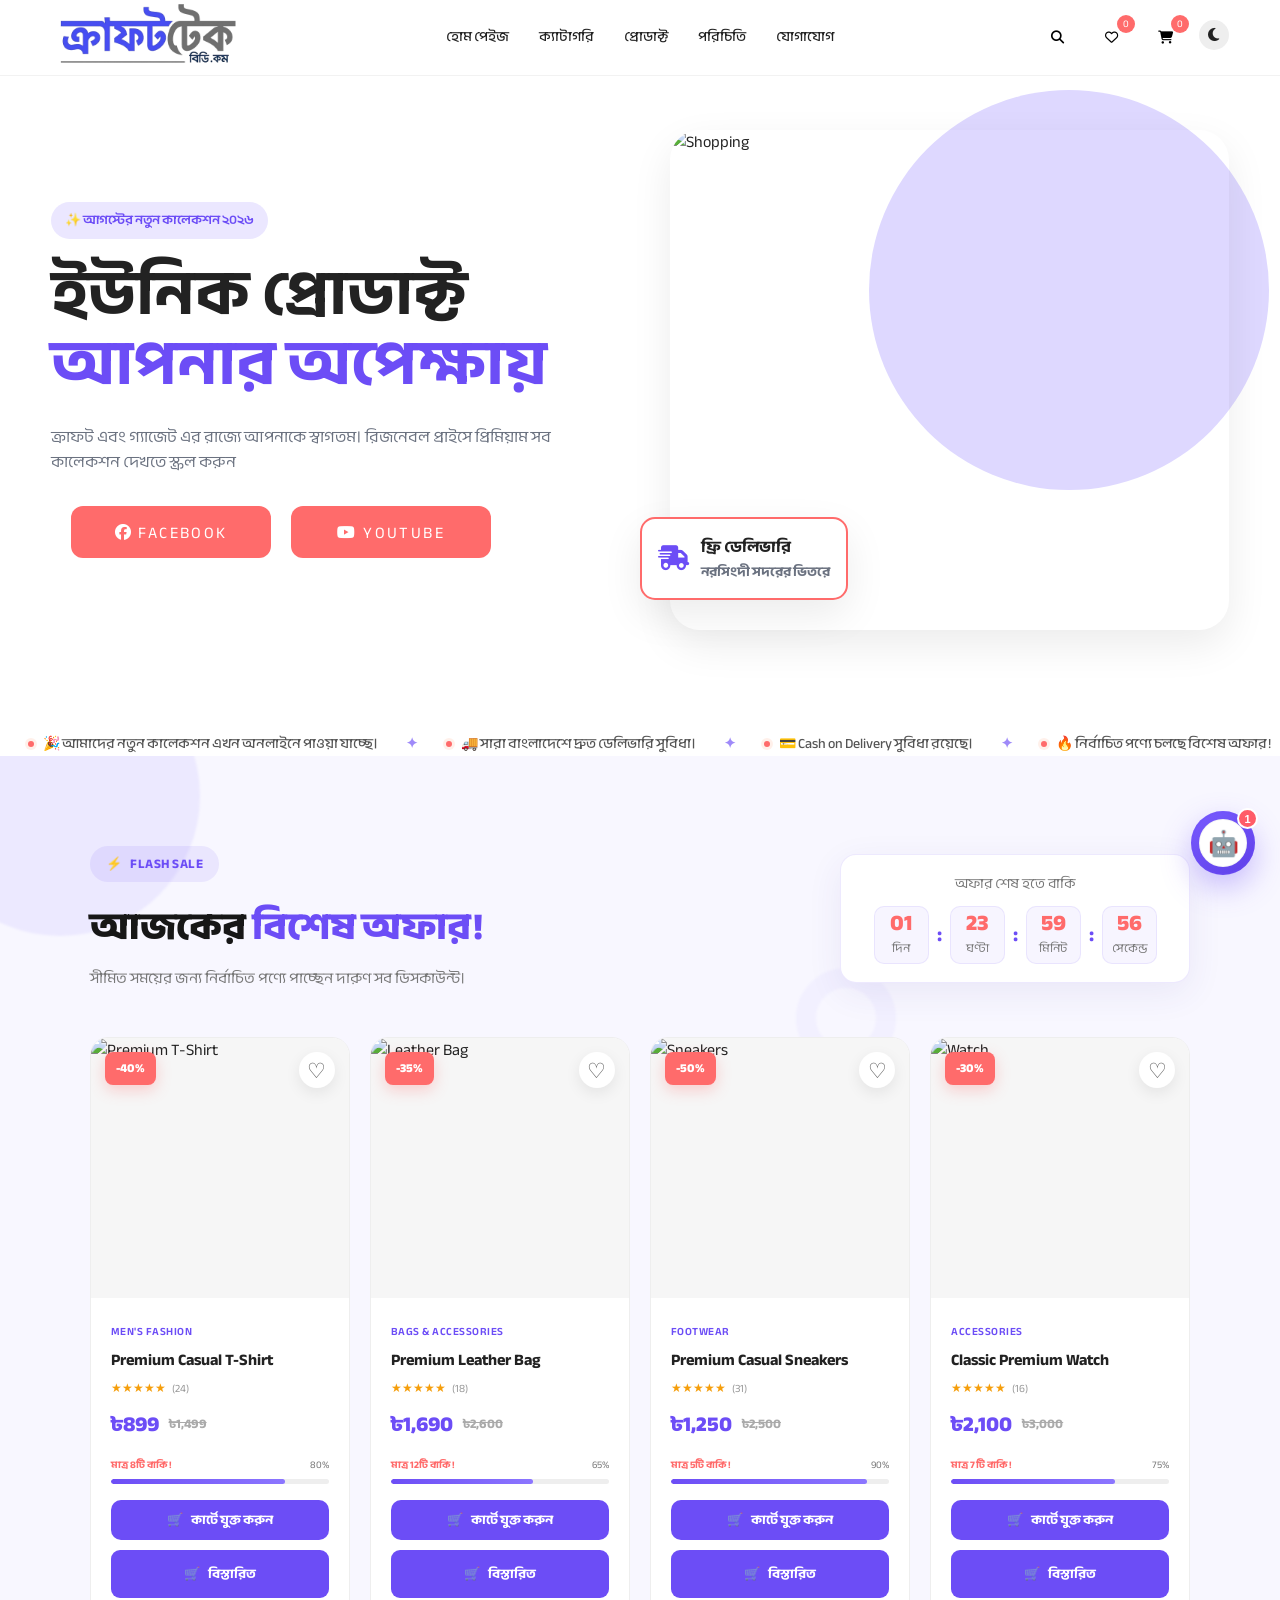
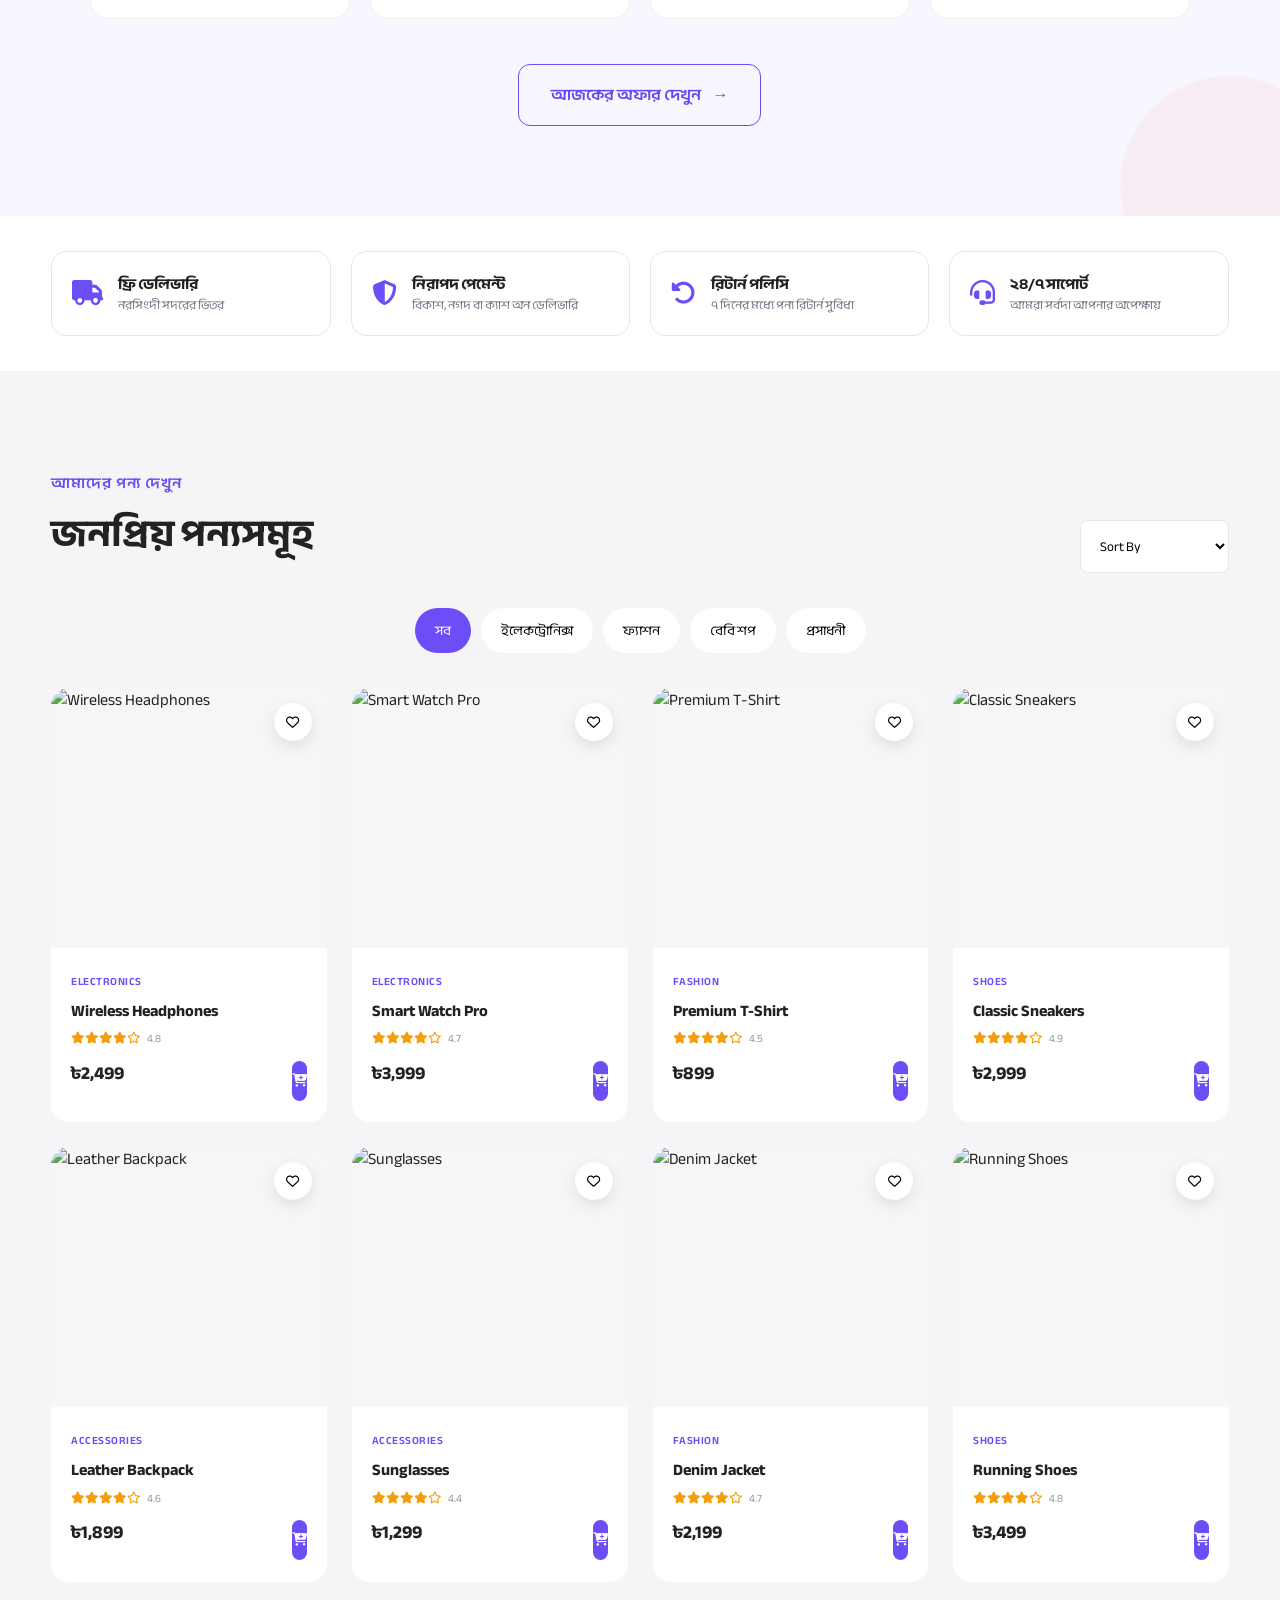
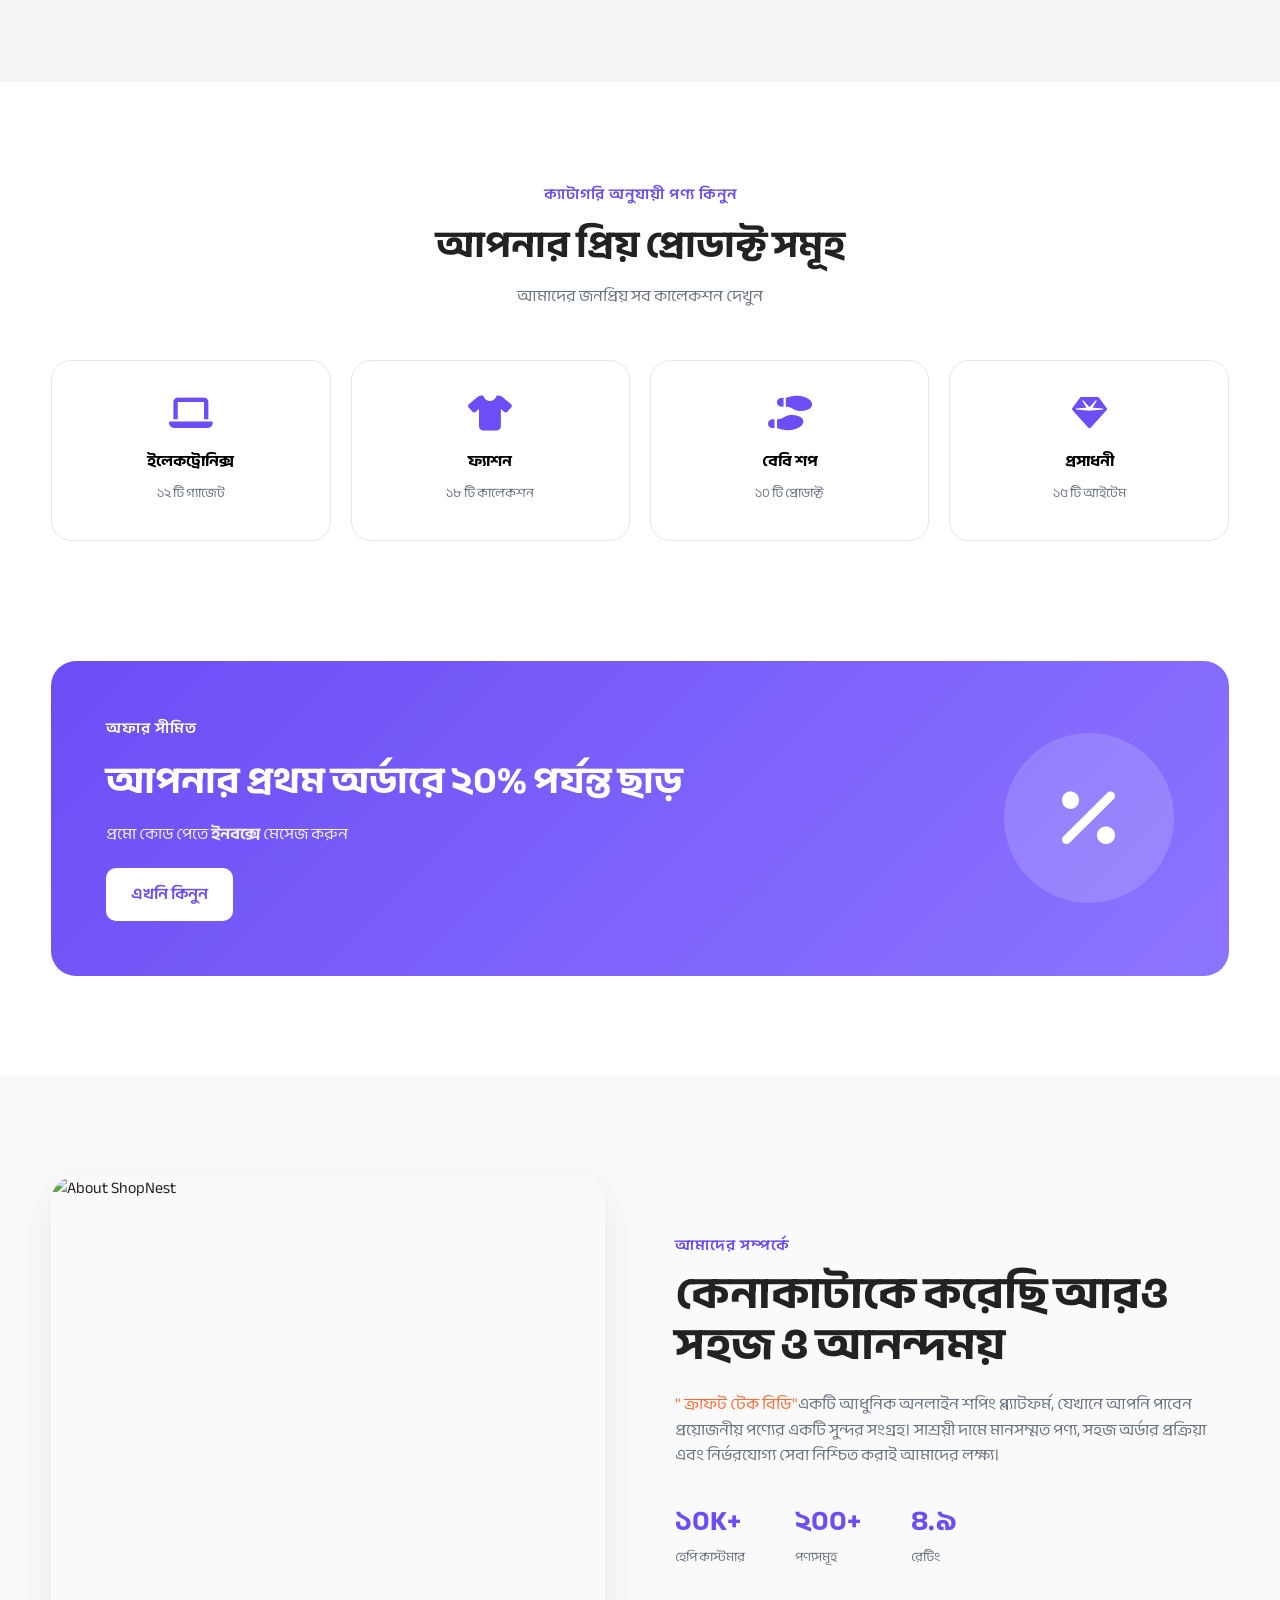
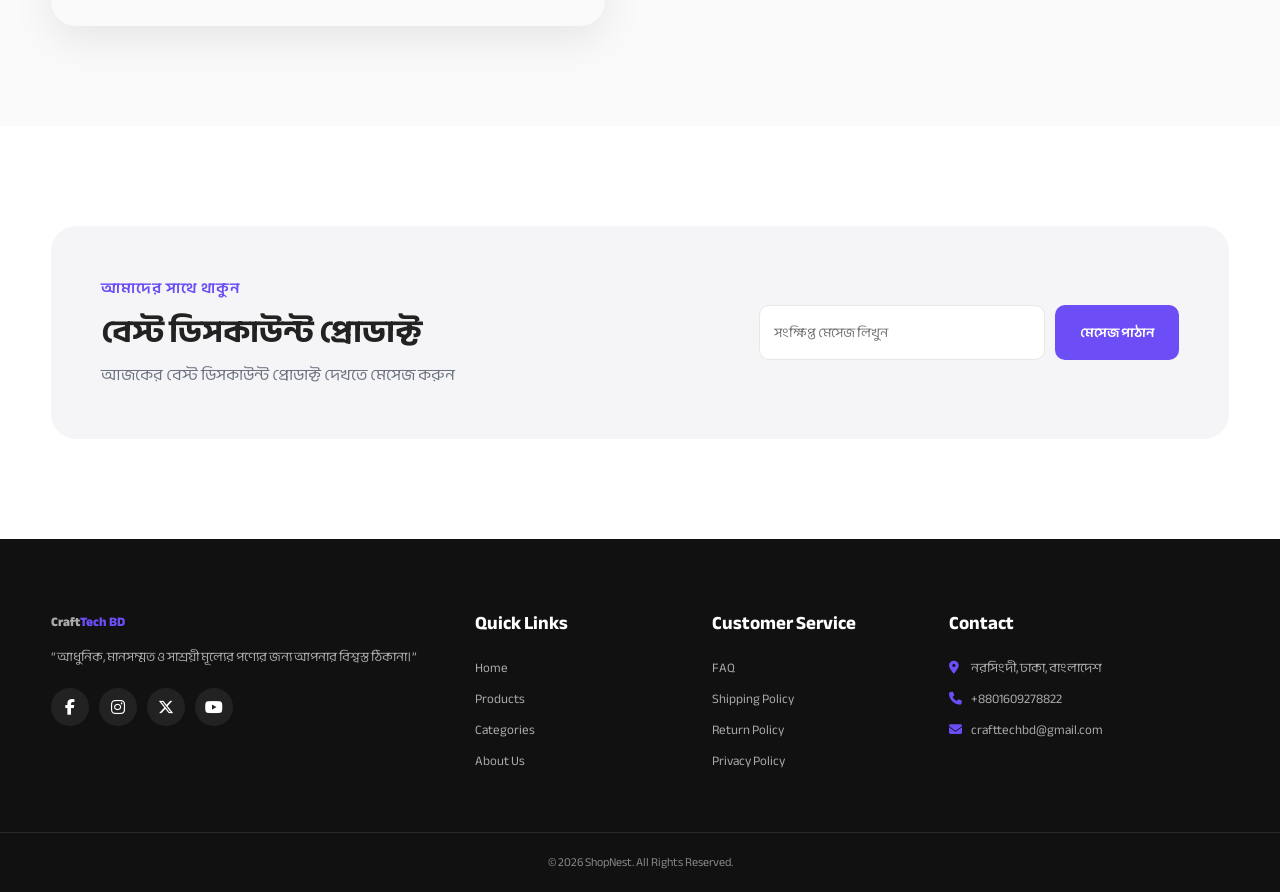
==== commit 7792b048: "redesign complete" ====
--- a/index.html
+++ b/index.html
@@ -283,14 +283,14 @@
             <div class="product-image">
               <span class="discount-badge"> -40% </span>
 
-              <button class="wishlist-btn">♡</button>
+              <button class="wishlist-btn wishlist-product" data-id="101">♡</button>
 
               <img
                 src="https://images.unsplash.com/photo-1505740420928-5e560c06d30e?auto=format&fit=crop&w=700&q=80"
                 alt="Premium T-Shirt"
               />
 
-              <div class="quick-view">Quick View</div>
+              <div class="quick-view" data-id="101">Quick View</div>
             </div>
 
             <div class="product-info">
@@ -319,7 +319,7 @@
                 </div>
               </div>
 
-              <button class="sale-cart-btn">
+              <button class="sale-cart-btn add-cart" data-id="101">
                 <span>🛒</span>
                 কার্টে যুক্ত করুন
               </button>
@@ -337,14 +337,14 @@
             <div class="product-image">
               <span class="discount-badge"> -35% </span>
 
-              <button class="wishlist-btn">♡</button>
+              <button class="wishlist-btn wishlist-product" data-id="102">♡</button>
 
               <img
                 src="https://images.unsplash.com/photo-1523275335684-37898b6baf30?auto=format&fit=crop&w=700&q=80"
                 alt="Leather Bag"
               />
 
-              <div class="quick-view">Quick View</div>
+              <div class="quick-view" data-id="102">Quick View</div>
             </div>
 
             <div class="product-info">
@@ -373,7 +373,7 @@
                 </div>
               </div>
 
-              <button class="sale-cart-btn">
+              <button class="sale-cart-btn add-cart" data-id="102">
                 <span>🛒</span>
                 কার্টে যুক্ত করুন
               </button>
@@ -391,14 +391,14 @@
             <div class="product-image">
               <span class="discount-badge"> -50% </span>
 
-              <button class="wishlist-btn">♡</button>
+              <button class="wishlist-btn wishlist-product" data-id="103">♡</button>
 
               <img
                 src="https://images.unsplash.com/photo-1511499767150-a48a237f0083?auto=format&fit=crop&w=700&q=80"
                 alt="Sneakers"
               />
 
-              <div class="quick-view">Quick View</div>
+              <div class="quick-view" data-id="103">Quick View</div>
             </div>
 
             <div class="product-info">
@@ -427,7 +427,7 @@
                 </div>
               </div>
 
-              <button class="sale-cart-btn">
+              <button class="sale-cart-btn add-cart" data-id="103">
                 <span>🛒</span>
                 কার্টে যুক্ত করুন
               </button>
@@ -445,14 +445,14 @@
             <div class="product-image">
               <span class="discount-badge"> -30% </span>
 
-              <button class="wishlist-btn">♡</button>
+              <button class="wishlist-btn wishlist-product" data-id="104">♡</button>
 
               <img
                 src="https://images.unsplash.com/photo-1551107696-a4b0c5a0d9a2?auto=format&fit=crop&w=700&q=80"
                 alt="Watch"
               />
 
-              <div class="quick-view">Quick View</div>
+              <div class="quick-view" data-id="104">Quick View</div>
             </div>
 
             <div class="product-info">
@@ -481,7 +481,7 @@
                 </div>
               </div>
 
-              <button class="sale-cart-btn">
+              <button class="sale-cart-btn add-cart" data-id="104">
                 <span>🛒</span>
                 কার্টে যুক্ত করুন
               </button>
@@ -502,14 +502,14 @@
             <div class="product-image">
               <span class="discount-badge"> -50% </span>
 
-              <button class="wishlist-btn">♡</button>
+              <button class="wishlist-btn wishlist-product" data-id="105">♡</button>
 
               <img
                 src="https://images.unsplash.com/photo-1511499767150-a48a237f0083?auto=format&fit=crop&w=700&q=80"
                 alt="Sneakers"
               />
 
-              <div class="quick-view">Quick View</div>
+              <div class="quick-view" data-id="105">Quick View</div>
             </div>
 
             <div class="product-info">
@@ -538,7 +538,7 @@
                 </div>
               </div>
 
-              <button class="sale-cart-btn">
+              <button class="sale-cart-btn add-cart" data-id="105">
                 <span>🛒</span>
                 কার্টে যুক্ত করুন
               </button>
@@ -556,14 +556,14 @@
             <div class="product-image">
               <span class="discount-badge"> -50% </span>
 
-              <button class="wishlist-btn">♡</button>
+              <button class="wishlist-btn wishlist-product" data-id="106">♡</button>
 
               <img
                 src="https://images.unsplash.com/photo-1511499767150-a48a237f0083?auto=format&fit=crop&w=700&q=80"
                 alt="Sneakers"
               />
 
-              <div class="quick-view">Quick View</div>
+              <div class="quick-view" data-id="106">Quick View</div>
             </div>
 
             <div class="product-info">
@@ -592,7 +592,7 @@
                 </div>
               </div>
 
-              <button class="sale-cart-btn">
+              <button class="sale-cart-btn add-cart" data-id="106">
                 <span>🛒</span>
                 কার্টে যুক্ত করুন
               </button>
@@ -610,14 +610,14 @@
             <div class="product-image">
               <span class="discount-badge"> -50% </span>
 
-              <button class="wishlist-btn">♡</button>
+              <button class="wishlist-btn wishlist-product" data-id="107">♡</button>
 
               <img
                 src="https://images.unsplash.com/photo-1511499767150-a48a237f0083?auto=format&fit=crop&w=700&q=80"
                 alt="Sneakers"
               />
 
-              <div class="quick-view">Quick View</div>
+              <div class="quick-view" data-id="107">Quick View</div>
             </div>
 
             <div class="product-info">
@@ -646,7 +646,7 @@
                 </div>
               </div>
 
-              <button class="sale-cart-btn">
+              <button class="sale-cart-btn add-cart" data-id="107">
                 <span>🛒</span>
                 কার্টে যুক্ত করুন
               </button>
@@ -664,14 +664,14 @@
             <div class="product-image">
               <span class="discount-badge"> -50% </span>
 
-              <button class="wishlist-btn">♡</button>
+              <button class="wishlist-btn wishlist-product" data-id="108">♡</button>
 
               <img
                 src="https://images.unsplash.com/photo-1511499767150-a48a237f0083?auto=format&fit=crop&w=700&q=80"
                 alt="Sneakers"
               />
 
-              <div class="quick-view">Quick View</div>
+              <div class="quick-view" data-id="108">Quick View</div>
             </div>
 
             <div class="product-info">
@@ -700,7 +700,7 @@
                 </div>
               </div>
 
-              <button class="sale-cart-btn">
+              <button class="sale-cart-btn add-cart" data-id="108">
                 <span>🛒</span>
                 কার্টে যুক্ত করুন
               </button>
--- a/style.css
+++ b/style.css
@@ -2634,13 +2634,6 @@
   margin-top: 10px;
 }
 
-.sale-cart-btn:hover {
-  background: var(--primary-dark);
-
-  transform: translateY(-2px);
-
-  box-shadow: 0 8px 20px rgba(108, 77, 246, 0.25);
-}
 
 .sale-cart-btn:active {
   transform: scale(0.97);
@@ -3031,24 +3024,20 @@
 }
 
 .add-cart {
+  height: 40px;
+
+  border: none;
+
+  background: var(--primary);
+
+  color: white;
+
+  border-radius: 10px;
+
+  transition: var(--transition);
+}
+.add-cart-small{
   width: 40px;
-  height: 40px;
-
-  border: none;
-
-  background: var(--primary);
-
-  color: white;
-
-  border-radius: 10px;
-
-  transition: var(--transition);
-}
-
-.add-cart:hover {
-  background: var(--primary-dark);
-
-  transform: rotate(5deg) scale(1.05);
 }
 
 /* =====================================================
@@ -3889,8 +3878,7 @@
   .hero-circle {
     width: 220px;
     height: 220px;
-
-    right: -20px;
+    right: 0px;
   }
 
   .floating-card {
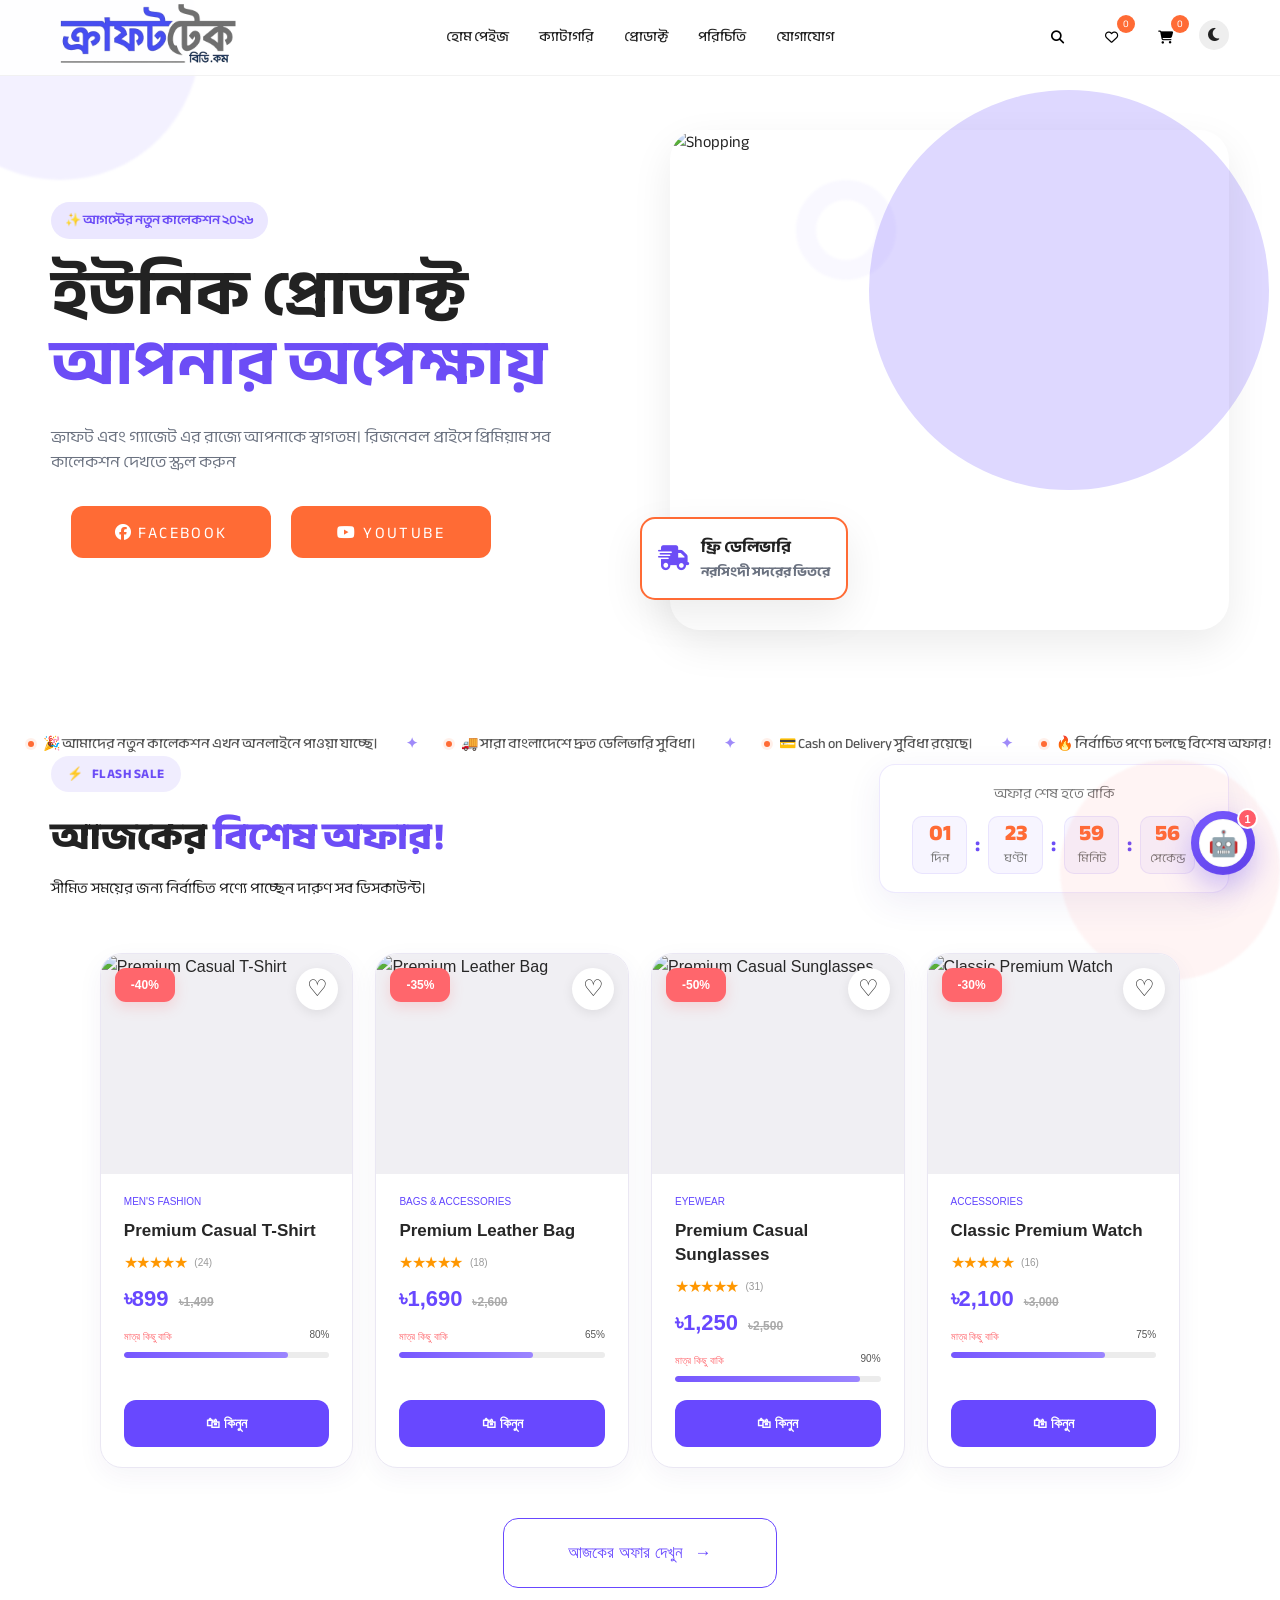
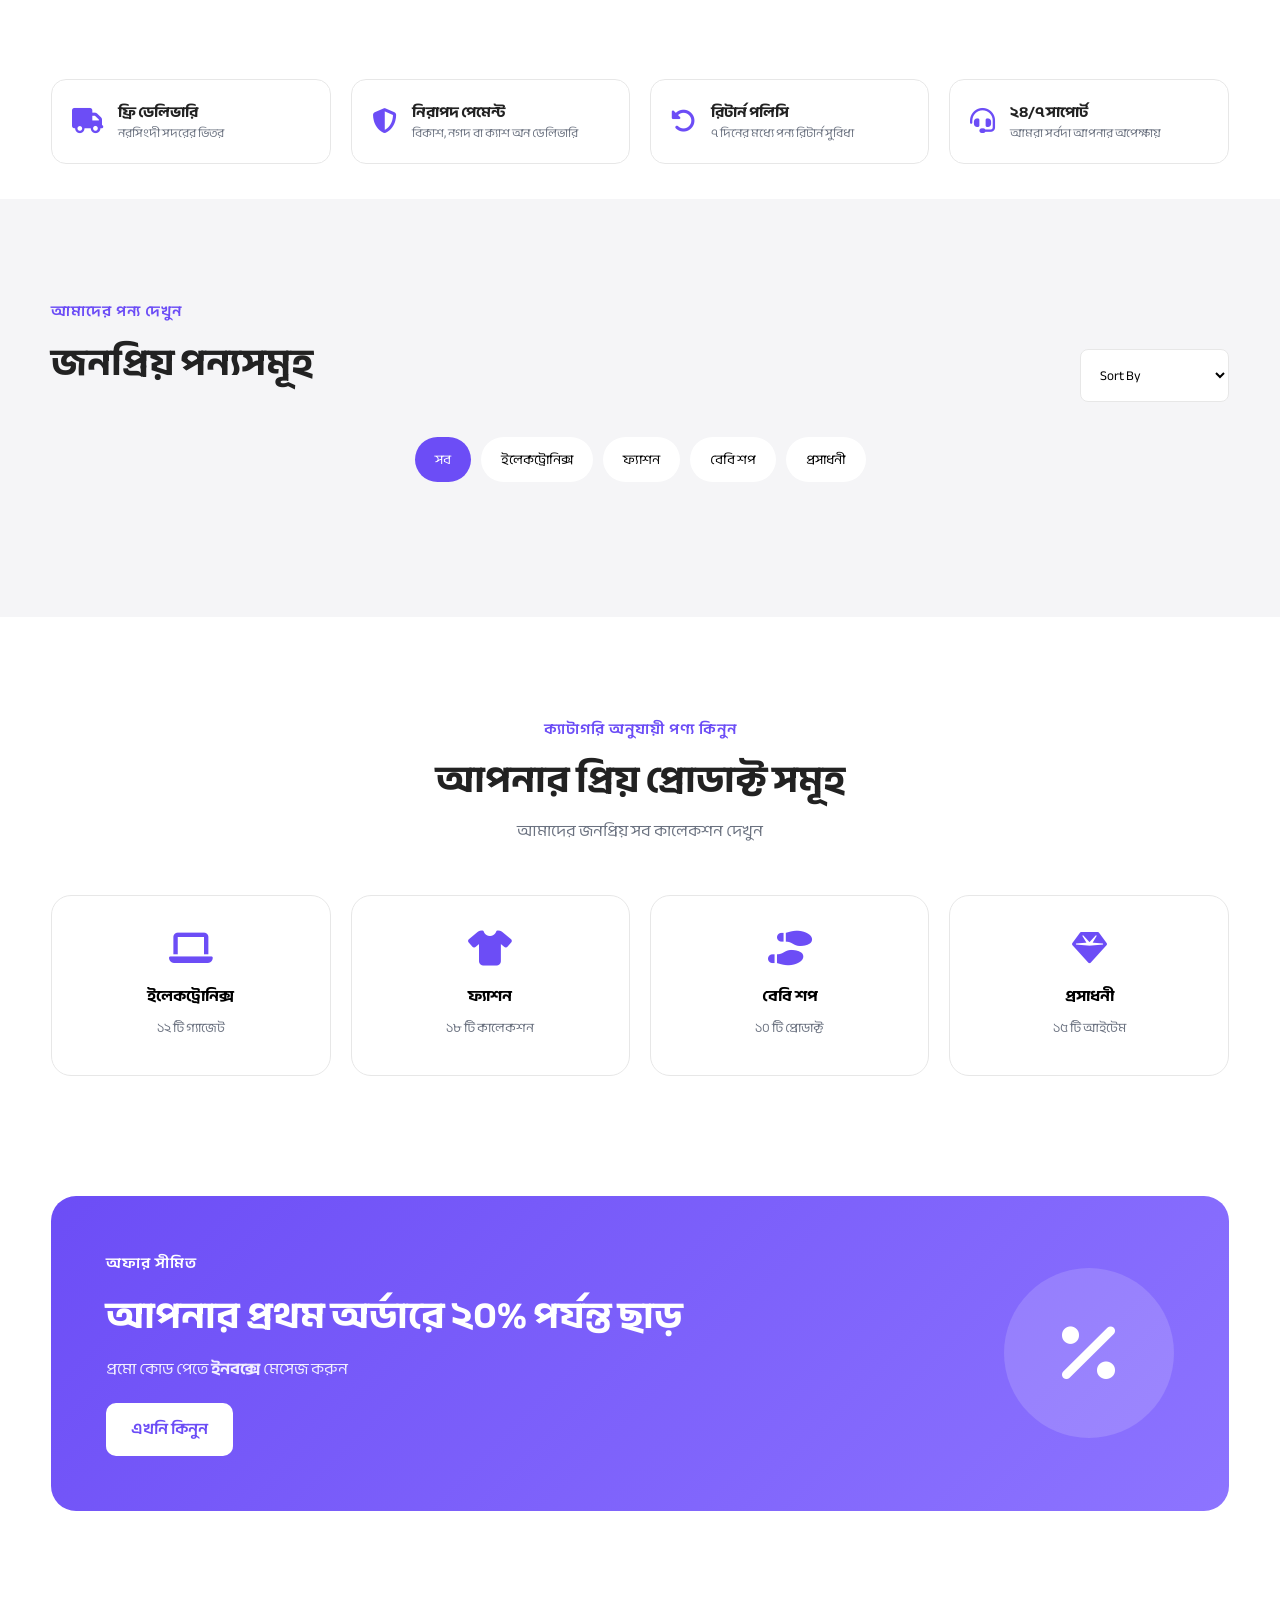
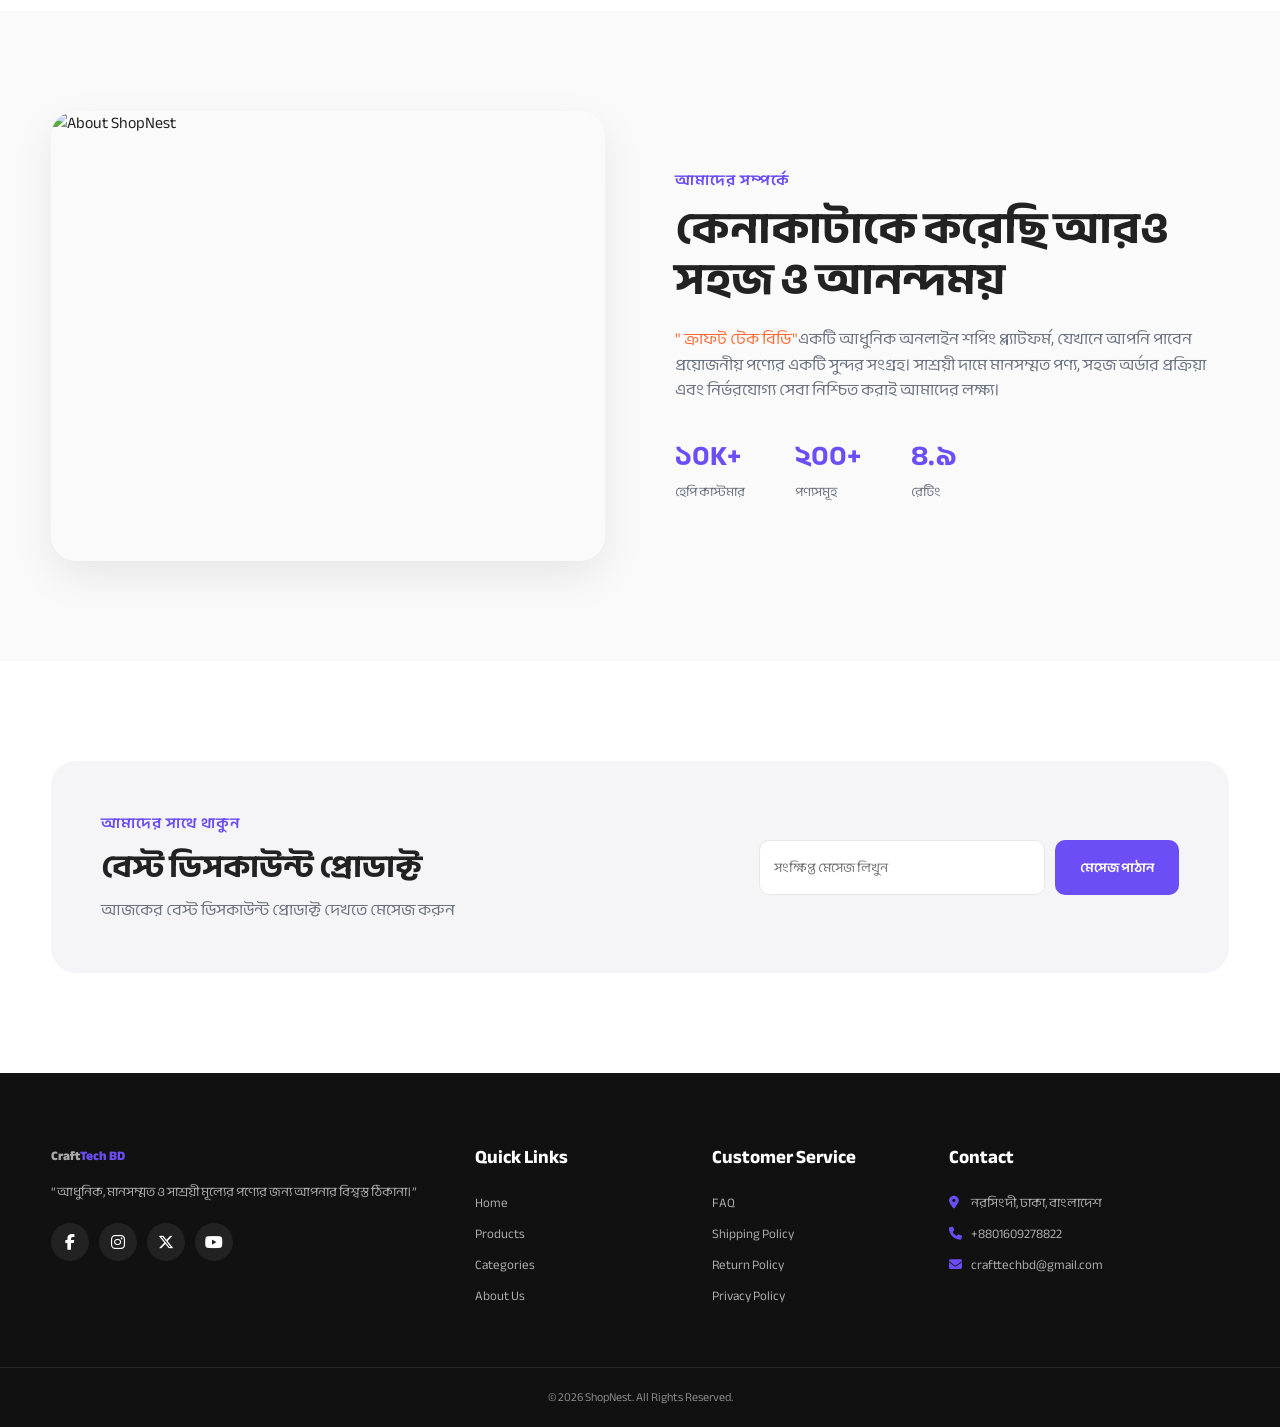
==== commit 55216bf3: "flash sale section complete" ====
--- a/index.html
+++ b/index.html
@@ -221,6 +221,13 @@
     </div>
     <!-- ================= marquee notice ================= -->
 
+
+
+
+
+
+
+
     <!-- ================= FLASH SALE ================= -->
     <section class="flash-sale">
       <!-- Decorative background elements -->
@@ -276,452 +283,69 @@
           </div>
         </div>
 
-        <!-- Product Grid -->
-        <div class="flash-products">
-          <!-- Product 1 -->
-          <div class="flash-product-card">
-            <div class="product-image">
-              <span class="discount-badge"> -40% </span>
-
-              <button class="wishlist-btn wishlist-product" data-id="101">♡</button>
-
-              <img
-                src="https://images.unsplash.com/photo-1505740420928-5e560c06d30e?auto=format&fit=crop&w=700&q=80"
-                alt="Premium T-Shirt"
-              />
-
-              <div class="quick-view" data-id="101">Quick View</div>
-            </div>
-
-            <div class="product-info">
-              <span class="product-category"> Men's Fashion </span>
-
-              <h3>Premium Casual T-Shirt</h3>
-
-              <div class="product-rating">
-                ★★★★★
-                <span>(24)</span>
-              </div>
-
-              <div class="product-price">
-                <strong>৳899</strong>
-                <del>৳1,499</del>
-              </div>
-
-              <div class="stock-info">
-                <div class="stock-text">
-                  <span>মাত্র 8টি বাকি!</span>
-                  <span>80%</span>
-                </div>
-
-                <div class="stock-bar">
-                  <span style="width: 80%"></span>
-                </div>
-              </div>
-
-              <button class="sale-cart-btn add-cart" data-id="101">
-                <span>🛒</span>
-                কার্টে যুক্ত করুন
-              </button>
-              <a href="flash_sale/flash_product1.html">
-                <button class="sale-cart-btn details_btn">
-                  <span>🛒</span>
-                  বিস্তারিত
-                </button>
-              </a>
-            </div>
-          </div>
-
-          <!-- Product 2 -->
-          <div class="flash-product-card">
-            <div class="product-image">
-              <span class="discount-badge"> -35% </span>
-
-              <button class="wishlist-btn wishlist-product" data-id="102">♡</button>
-
-              <img
-                src="https://images.unsplash.com/photo-1523275335684-37898b6baf30?auto=format&fit=crop&w=700&q=80"
-                alt="Leather Bag"
-              />
-
-              <div class="quick-view" data-id="102">Quick View</div>
-            </div>
-
-            <div class="product-info">
-              <span class="product-category"> Bags & Accessories </span>
-
-              <h3>Premium Leather Bag</h3>
-
-              <div class="product-rating">
-                ★★★★★
-                <span>(18)</span>
-              </div>
-
-              <div class="product-price">
-                <strong>৳1,690</strong>
-                <del>৳2,600</del>
-              </div>
-
-              <div class="stock-info">
-                <div class="stock-text">
-                  <span>মাত্র 12টি বাকি!</span>
-                  <span>65%</span>
-                </div>
-
-                <div class="stock-bar">
-                  <span style="width: 65%"></span>
-                </div>
-              </div>
-
-              <button class="sale-cart-btn add-cart" data-id="102">
-                <span>🛒</span>
-                কার্টে যুক্ত করুন
-              </button>
-              <a href="flash_sale/flash_product2.html">
-                <button class="sale-cart-btn details_btn">
-                  <span>🛒</span>
-                  বিস্তারিত
-                </button>
-              </a>
-            </div>
-          </div>
-
-          <!-- Product 3 -->
-          <div class="flash-product-card">
-            <div class="product-image">
-              <span class="discount-badge"> -50% </span>
-
-              <button class="wishlist-btn wishlist-product" data-id="103">♡</button>
-
-              <img
-                src="https://images.unsplash.com/photo-1511499767150-a48a237f0083?auto=format&fit=crop&w=700&q=80"
-                alt="Sneakers"
-              />
-
-              <div class="quick-view" data-id="103">Quick View</div>
-            </div>
-
-            <div class="product-info">
-              <span class="product-category"> Footwear </span>
-
-              <h3>Premium Casual Sneakers</h3>
-
-              <div class="product-rating">
-                ★★★★★
-                <span>(31)</span>
-              </div>
-
-              <div class="product-price">
-                <strong>৳1,250</strong>
-                <del>৳2,500</del>
-              </div>
-
-              <div class="stock-info">
-                <div class="stock-text">
-                  <span>মাত্র 5টি বাকি!</span>
-                  <span>90%</span>
-                </div>
-
-                <div class="stock-bar">
-                  <span style="width: 90%"></span>
-                </div>
-              </div>
-
-              <button class="sale-cart-btn add-cart" data-id="103">
-                <span>🛒</span>
-                কার্টে যুক্ত করুন
-              </button>
-              <a href="flash_sale/flash_product3.html">
-                <button class="sale-cart-btn details_btn">
-                  <span>🛒</span>
-                  বিস্তারিত
-                </button>
-              </a>
-            </div>
-          </div>
-
-          <!-- Product 4 -->
-          <div class="flash-product-card">
-            <div class="product-image">
-              <span class="discount-badge"> -30% </span>
-
-              <button class="wishlist-btn wishlist-product" data-id="104">♡</button>
-
-              <img
-                src="https://images.unsplash.com/photo-1551107696-a4b0c5a0d9a2?auto=format&fit=crop&w=700&q=80"
-                alt="Watch"
-              />
-
-              <div class="quick-view" data-id="104">Quick View</div>
-            </div>
-
-            <div class="product-info">
-              <span class="product-category"> Accessories </span>
-
-              <h3>Classic Premium Watch</h3>
-
-              <div class="product-rating">
-                ★★★★★
-                <span>(16)</span>
-              </div>
-
-              <div class="product-price">
-                <strong>৳2,100</strong>
-                <del>৳3,000</del>
-              </div>
-
-              <div class="stock-info">
-                <div class="stock-text">
-                  <span>মাত্র 7টি বাকি!</span>
-                  <span>75%</span>
-                </div>
-
-                <div class="stock-bar">
-                  <span style="width: 75%"></span>
-                </div>
-              </div>
-
-              <button class="sale-cart-btn add-cart" data-id="104">
-                <span>🛒</span>
-                কার্টে যুক্ত করুন
-              </button>
-              <a href="flash_sale/flash_product4.html">
-                <button class="sale-cart-btn details_btn">
-                  <span>🛒</span>
-                  বিস্তারিত
-                </button>
-              </a>
-            </div>
-          </div>
-        </div>
-
-        <!-- Flash Sale Extra Products -->
-        <div class="extra-products" id="extraProducts">
-          <!-- Product 5 -->
-          <div class="flash-product-card">
-            <div class="product-image">
-              <span class="discount-badge"> -50% </span>
-
-              <button class="wishlist-btn wishlist-product" data-id="105">♡</button>
-
-              <img
-                src="https://images.unsplash.com/photo-1511499767150-a48a237f0083?auto=format&fit=crop&w=700&q=80"
-                alt="Sneakers"
-              />
-
-              <div class="quick-view" data-id="105">Quick View</div>
-            </div>
-
-            <div class="product-info">
-              <span class="product-category"> Footwear </span>
-
-              <h3>Premium Casual Sneakers</h3>
-
-              <div class="product-rating">
-                ★★★★★
-                <span>(31)</span>
-              </div>
-
-              <div class="product-price">
-                <strong>৳1,250</strong>
-                <del>৳2,500</del>
-              </div>
-
-              <div class="stock-info">
-                <div class="stock-text">
-                  <span>মাত্র 5টি বাকি!</span>
-                  <span>90%</span>
-                </div>
-
-                <div class="stock-bar">
-                  <span style="width: 90%"></span>
-                </div>
-              </div>
-
-              <button class="sale-cart-btn add-cart" data-id="105">
-                <span>🛒</span>
-                কার্টে যুক্ত করুন
-              </button>
-              <a href="flash_sale/flash_product5.html">
-                <button class="sale-cart-btn details_btn">
-                  <span>🛒</span>
-                  বিস্তারিত
-                </button>
-              </a>
-            </div>
-          </div>
-
-          <!-- Product 6 -->
-          <div class="flash-product-card">
-            <div class="product-image">
-              <span class="discount-badge"> -50% </span>
-
-              <button class="wishlist-btn wishlist-product" data-id="106">♡</button>
-
-              <img
-                src="https://images.unsplash.com/photo-1511499767150-a48a237f0083?auto=format&fit=crop&w=700&q=80"
-                alt="Sneakers"
-              />
-
-              <div class="quick-view" data-id="106">Quick View</div>
-            </div>
-
-            <div class="product-info">
-              <span class="product-category"> Footwear </span>
-
-              <h3>Premium Casual Sneakers</h3>
-
-              <div class="product-rating">
-                ★★★★★
-                <span>(31)</span>
-              </div>
-
-              <div class="product-price">
-                <strong>৳1,250</strong>
-                <del>৳2,500</del>
-              </div>
-
-              <div class="stock-info">
-                <div class="stock-text">
-                  <span>মাত্র 5টি বাকি!</span>
-                  <span>90%</span>
-                </div>
-
-                <div class="stock-bar">
-                  <span style="width: 90%"></span>
-                </div>
-              </div>
-
-              <button class="sale-cart-btn add-cart" data-id="106">
-                <span>🛒</span>
-                কার্টে যুক্ত করুন
-              </button>
-              <a href="flash_sale/flash_product6.html">
-                <button class="sale-cart-btn details_btn">
-                  <span>🛒</span>
-                  বিস্তারিত
-                </button>
-              </a>
-            </div>
-          </div>
-
-          <!-- Product 7 -->
-          <div class="flash-product-card">
-            <div class="product-image">
-              <span class="discount-badge"> -50% </span>
-
-              <button class="wishlist-btn wishlist-product" data-id="107">♡</button>
-
-              <img
-                src="https://images.unsplash.com/photo-1511499767150-a48a237f0083?auto=format&fit=crop&w=700&q=80"
-                alt="Sneakers"
-              />
-
-              <div class="quick-view" data-id="107">Quick View</div>
-            </div>
-
-            <div class="product-info">
-              <span class="product-category"> Footwear </span>
-
-              <h3>Premium Casual Sneakers</h3>
-
-              <div class="product-rating">
-                ★★★★★
-                <span>(31)</span>
-              </div>
-
-              <div class="product-price">
-                <strong>৳1,250</strong>
-                <del>৳2,500</del>
-              </div>
-
-              <div class="stock-info">
-                <div class="stock-text">
-                  <span>মাত্র 5টি বাকি!</span>
-                  <span>90%</span>
-                </div>
-
-                <div class="stock-bar">
-                  <span style="width: 90%"></span>
-                </div>
-              </div>
-
-              <button class="sale-cart-btn add-cart" data-id="107">
-                <span>🛒</span>
-                কার্টে যুক্ত করুন
-              </button>
-              <a href="flash_sale/flash_product7.html">
-                <button class="sale-cart-btn details_btn">
-                  <span>🛒</span>
-                  বিস্তারিত
-                </button>
-              </a>
-            </div>
-          </div>
-
-          <!-- Product 8 -->
-          <div class="flash-product-card">
-            <div class="product-image">
-              <span class="discount-badge"> -50% </span>
-
-              <button class="wishlist-btn wishlist-product" data-id="108">♡</button>
-
-              <img
-                src="https://images.unsplash.com/photo-1511499767150-a48a237f0083?auto=format&fit=crop&w=700&q=80"
-                alt="Sneakers"
-              />
-
-              <div class="quick-view" data-id="108">Quick View</div>
-            </div>
-
-            <div class="product-info">
-              <span class="product-category"> Footwear </span>
-
-              <h3>Premium Casual Sneakers</h3>
-
-              <div class="product-rating">
-                ★★★★★
-                <span>(31)</span>
-              </div>
-
-              <div class="product-price">
-                <strong>৳1,250</strong>
-                <del>৳2,500</del>
-              </div>
-
-              <div class="stock-info">
-                <div class="stock-text">
-                  <span>মাত্র 5টি বাকি!</span>
-                  <span>90%</span>
-                </div>
-
-                <div class="stock-bar">
-                  <span style="width: 90%"></span>
-                </div>
-              </div>
-
-              <button class="sale-cart-btn add-cart" data-id="108">
-                <span>🛒</span>
-                কার্টে যুক্ত করুন
-              </button>
-              <a href="flash_sale/flash_product8.html">
-                <button class="sale-cart-btn details_btn">
-                  <span>🛒</span>
-                  বিস্তারিত
-                </button>
-              </a>
-            </div>
-          </div>
-        </div>
-
-        <!-- Button -->
-        <div class="view-btn-wrapper">
-          <button id="viewFlashBtn">আজকের অফার দেখুন <span>→</span></button>
-        </div>
-      </div>
-    </section>
+  <!-- product grid section -->
+
+
+
+
+  <section class="po-section" id="todayOffers">
+
+    <div class="po-grid" id="poProductGrid">
+      <p class="po-loading">প্রোডাক্ট লোড হচ্ছে...</p>
+    </div>
+
+    <button class="po-more-btn" id="poMoreBtn" type="button">
+      আজকের অফার দেখুন <span>→</span>
+    </button>
+
+    <p class="po-status" id="poStatus" role="status"></p>
+
+  </section>
+
+  <!-- Quick View Popup -->
+  <div class="po-modal" id="poQuickModal" aria-hidden="true">
+
+    <div class="po-modal-backdrop" data-po-close></div>
+
+    <div class="po-modal-panel" role="dialog" aria-modal="true">
+
+      <button class="po-modal-close" type="button" data-po-close>
+        ×
+      </button>
+
+      <div id="poModalContent"></div>
+
+    </div>
+
+  </div>
+
+
+
+
+
+
+
+
+
+
+  </div>
+  </section>
 
     <!-- ================= FLASH SALE ================= -->
+
+
+
+
+
+
+
+
+
+
+
+
+
+
 
     <!-- ================= FEATURES ================= -->
 
--- a/style.css
+++ b/style.css
@@ -204,6 +204,10 @@
 
 /* ai chat bot style */ 
 
+.some_width{
+  width: 50px;
+}
+
 /* ==================================================
    MAIN CHATBOT
 ================================================== */
@@ -757,7 +761,7 @@
 
 .ct-message-bubble {
 
-    background: white;
+    /* background: white; */
 
     border: 1px solid #eeeef5;
 
@@ -1168,6 +1172,13 @@
 }
 body.dark .search-box {
   background-color: var(--card-bg);
+}
+body.dark .po-card-body{
+  background-color: var(--card-bg);
+  
+}
+body.dark .po-card{
+  border: var(--bg);
 }
 body.dark .newsletter-box {
   background: #242629;
@@ -1216,6 +1227,22 @@
         inset 0 1px 0 rgba(255, 255, 255, 0.05);
 
     transition: all 0.4s ease;
+}
+body.dark .ct-message-bubble {
+    background-color: var(--card-bg) !important;
+    border: 1px solid #303338;
+}
+body.dark .ct-quick-questions button{
+    background-color: var(--card-bg) !important;
+    border: 1px solid #303338;
+    color:#ffffff;
+}
+body.dark .ct-chat-footer{
+    background: linear-gradient(135deg, #7455f7, #6040e9);
+    color:#ffffff;
+}
+body.dark #ctChatBody {
+    background: var(--bg) !important;
 }
 /* Dark theme style end*/
 
@@ -1890,156 +1917,6 @@
 /* =====================================================
    FLASH SALE
 ===================================================== */
-/* =========================================
-   FLASH SALE SECTION
-========================================= */
-
-:root {
-  --primary: #6c4df6;
-  --primary-dark: #5034d4;
-  --secondary: #ff6b6b;
-  --sale-bg: #f8f7ff;
-  --text-dark: #171717;
-  --text-light: #777;
-}
-
-/* Main Section */
-
-.flash-sale {
-  position: relative;
-  overflow: hidden;
-  padding: 90px 0;
-  background: var(--sale-bg);
-}
-
-/* Container */
-
-.flash-sale .container {
-  width: 86%;
-  max-width: 1250px;
-  margin: auto;
-  position: relative;
-  z-index: 2;
-}
-
-/* extra flash sale product */
-
-/* =========================
-   EXTRA FLASH SALE PRODUCTS
-========================= */
-
-.extra-products {
-  display: grid;
-  grid-template-columns: repeat(4, 1fr);
-  gap: 24px;
-
-  max-height: 0;
-  opacity: 0;
-  overflow: hidden;
-
-  transform: translateY(80px);
-
-  transition:
-    max-height 1s ease,
-    opacity 0.7s ease,
-    transform 0.8s ease;
-
-  margin-top: 0;
-}
-
-/* Show Animation */
-
-.extra-products.show {
-  max-height: 1200px;
-  opacity: 1;
-  transform: translateY(0);
-
-  margin-top: 30px;
-}
-
-/* Individual card animation */
-
-.extra-card {
-  opacity: 0;
-  transform: translateY(60px);
-  transition: 0.7s ease;
-}
-
-.extra-products.show .extra-card {
-  opacity: 1;
-  transform: translateY(0);
-}
-
-/* Delay animation */
-
-.extra-products.show .extra-card:nth-child(1) {
-  transition-delay: 0.1s;
-}
-
-.extra-products.show .extra-card:nth-child(2) {
-  transition-delay: 0.2s;
-}
-
-.extra-products.show .extra-card:nth-child(3) {
-  transition-delay: 0.3s;
-}
-
-.extra-products.show .extra-card:nth-child(4) {
-  transition-delay: 0.4s;
-}
-
-/* View Button */
-
-.view-btn-wrapper {
-  display: flex;
-  justify-content: center;
-  margin-top: 45px;
-}
-
-#viewFlashBtn {
-  padding: 15px 32px;
-
-  border: 1px solid #6c4df6;
-  background: transparent;
-
-  color: #6848f5;
-
-  border-radius: 12px;
-
-  font-size: 16px;
-  font-weight: 600;
-
-  cursor: pointer;
-
-  transition: 0.3s;
-}
-
-#viewFlashBtn:hover {
-  background: #6848f5;
-  color: white;
-}
-
-#viewFlashBtn span {
-  margin-left: 8px;
-}
-
-/* Responsive */
-
-@media (max-width: 1100px) {
-  .extra-products {
-    grid-template-columns: repeat(2, 1fr);
-  }
-}
-
-@media (max-width: 600px) {
-  .extra-products {
-    grid-template-columns: 1fr;
-  }
-
-  #viewFlashBtn {
-    width: 90%;
-  }
-}
 
 /* =========================================
    BACKGROUND DECORATION
@@ -2065,7 +1942,7 @@
   width: 220px;
   height: 220px;
   background: rgba(255, 107, 107, 0.07);
-  right: -60px;
+  right: 0px;
   bottom: -80px;
   animation: floatingShape 8s ease-in-out infinite reverse;
 }
@@ -2100,6 +1977,568 @@
   }
 }
 
+
+/* =========================================
+   flash sale product 
+========================================= */
+
+
+.po-section,
+.po-section * {
+  box-sizing: border-box;
+}
+
+.po-section {
+  --purple: #6848ff;
+  --coral: #ff666c;
+
+  width: 100%;
+  padding: 6px clamp(12px, 3.8vw, 60px) 28px;
+
+  color: #272727;
+  font-family: "Hind Siliguri", sans-serif;
+}
+
+/* ========================================
+   PRODUCT GRID
+======================================== */
+
+.po-grid {
+  display: grid;
+  grid-template-columns: repeat(4, minmax(0, 1fr));
+  gap: 22px;
+  align-items: stretch;
+}
+
+/* ========================================
+   PRODUCT CARD
+======================================== */
+
+.po-card {
+  min-width: 0;
+  overflow: hidden;
+
+  display: flex;
+  flex-direction: column;
+
+  background: #fff;
+  border: 1px solid #eae7f3;
+  border-radius: 22px;
+
+  box-shadow: 0 8px 26px rgba(54, 34, 120, 0.05);
+
+  animation: poEnter 0.35s ease both;
+  transition: box-shadow 0.3s ease, transform 0.3s ease;
+}
+
+.po-card:hover {
+  box-shadow: 0 14px 34px rgba(54, 34, 120, 0.12);
+}
+
+@keyframes poEnter {
+  from {
+    opacity: 0;
+    transform: translateY(12px);
+  }
+
+  to {
+    opacity: 1;
+    transform: translateY(0);
+  }
+}
+
+/* ========================================
+   PRODUCT IMAGE
+======================================== */
+
+.po-card-media {
+  position: relative;
+  width: 100%;
+  aspect-ratio: 1.14 / 1;
+  overflow: hidden;
+  background: #f0eff3;
+}
+
+.po-card-image {
+  display: block;
+  width: 100%;
+  height: 100%;
+  object-fit: cover;
+
+  transition: transform 0.35s ease;
+}
+
+.po-card:hover .po-card-image {
+  transform: scale(1.035);
+}
+
+/* ========================================
+   DISCOUNT BADGE
+======================================== */
+
+.po-discount {
+  position: absolute;
+  top: 14px;
+  left: 14px;
+  z-index: 2;
+
+  min-width: 60px;
+  padding: 10px 9px;
+
+  background: var(--coral);
+  color: #fff;
+  border-radius: 11px;
+
+  text-align: center;
+  font: 700 12px Poppins, sans-serif;
+
+  box-shadow: 0 5px 14px rgba(255, 102, 108, 0.2);
+}
+
+/* ========================================
+   WISHLIST BUTTON
+======================================== */
+
+.po-wish {
+  position: absolute;
+  top: 14px;
+  right: 14px;
+  z-index: 3;
+
+  width: 42px;
+  height: 42px;
+
+  display: grid;
+  place-items: center;
+
+  border: none;
+  border-radius: 50%;
+
+  background: #fff;
+  color: #292929;
+
+  font-size: 23px;
+  cursor: pointer;
+
+  box-shadow: 0 3px 12px rgba(0, 0, 0, 0.08);
+  transition: color 0.2s ease, transform 0.2s ease;
+}
+
+.po-wish:hover {
+  transform: scale(1.08);
+}
+
+.po-wish.is-active {
+  color: #ff5964;
+}
+
+/* ========================================
+   QUICK VIEW BUTTON
+======================================== */
+
+.po-quick {
+  position: absolute;
+  left: 50%;
+  bottom: 8px;
+  z-index: 3;
+
+  transform: translate(-50%, 10px);
+
+  padding: 10px 20px;
+  border: none;
+  border-radius: 24px;
+
+  background: #fff0b8;
+  color: var(--purple);
+
+  font: 600 13px Poppins, sans-serif;
+  white-space: nowrap;
+
+  opacity: 0;
+  cursor: pointer;
+  transition: opacity 0.2s ease, transform 0.2s ease;
+}
+
+.po-card:hover .po-quick,
+.po-quick:focus-visible {
+  opacity: 1;
+  transform: translate(-50%, 0);
+}
+
+/* ========================================
+   PRODUCT DETAILS
+======================================== */
+
+.po-card-body {
+  padding: 22px 23px 20px;
+
+  display: flex;
+  flex-direction: column;
+  flex: 1;
+}
+
+.po-category {
+  margin: 0 0 12px;
+
+  color: #6043ff;
+  font: 500 10px Poppins, sans-serif;
+}
+
+.po-name {
+  margin: 0 0 10px;
+
+  font: 700 17px/1.4 "Hind Siliguri", sans-serif;
+  overflow-wrap: anywhere;
+}
+
+.po-rating {
+  display: flex;
+  align-items: center;
+  gap: 8px;
+  margin-bottom: 14px;
+}
+
+.po-stars {
+  color: #ff9700;
+  font: 16px Poppins, sans-serif;
+  letter-spacing: -1.5px;
+}
+
+.po-review {
+  color: #999;
+  font: 10px Poppins, sans-serif;
+}
+
+/* ========================================
+   PRODUCT PRICE
+======================================== */
+
+.po-price-row {
+  display: flex;
+  flex-wrap: wrap;
+  align-items: baseline;
+  gap: 10px;
+  margin-bottom: 17px;
+}
+
+.po-price {
+  color: var(--purple);
+  font: 700 22px Poppins, sans-serif;
+}
+
+.po-old-price {
+  color: #aaa;
+  text-decoration: line-through;
+  font: 600 12px Poppins, sans-serif;
+}
+
+/* ========================================
+   STOCK PROGRESS
+======================================== */
+
+.po-stock-head {
+  display: flex;
+  justify-content: space-between;
+  gap: 8px;
+
+  font-size: 10px;
+  margin-bottom: 7px;
+}
+
+.po-stock-label {
+  color: var(--coral);
+}
+
+.po-stock-percent {
+  color: #555;
+  font: 10px Poppins, sans-serif;
+}
+
+.po-stock-track {
+  height: 6px;
+  overflow: hidden;
+
+  border-radius: 20px;
+  background: #ececec;
+
+  margin-bottom: 18px;
+}
+
+.po-stock-fill {
+  height: 100%;
+  border-radius: inherit;
+
+  background: linear-gradient(90deg, #7657ff, #9b85ff);
+}
+
+/* ========================================
+   ACTION BUTTONS
+======================================== */
+
+.po-actions {
+  display: grid;
+  gap: 10px;
+  margin-top: auto;
+}
+
+.po-action-btn {
+  display: flex;
+  justify-content: center;
+  align-items: center;
+  gap: 9px;
+
+  width: 100%;
+  min-height: 47px;
+  padding: 10px 12px;
+
+  border: none;
+  border-radius: 12px;
+
+  background: var(--purple);
+  color: #fff;
+
+  font: 600 14px "Hind Siliguri", sans-serif;
+
+  cursor: pointer;
+  transition: background 0.2s ease, transform 0.2s ease;
+}
+
+.po-action-btn:hover {
+  background: #5635ed;
+  transform: translateY(-1px);
+}
+
+.po-action-btn:disabled {
+  opacity: 0.5;
+  cursor: not-allowed;
+  transform: none;
+}
+
+/* ========================================
+   LOAD MORE BUTTON
+======================================== */
+
+.po-more-btn {
+  display: flex;
+  justify-content: center;
+  align-items: center;
+  gap: 12px;
+
+  min-height: 70px;
+  min-width: 274px;
+
+  margin: 50px auto 0;
+  padding: 16px 30px;
+
+  border: 1.5px solid var(--purple);
+  border-radius: 15px;
+
+  background: transparent;
+  color: var(--purple);
+
+  font: 500 17px "Hind Siliguri", sans-serif;
+
+  cursor: pointer;
+  transition: background 0.2s ease, color 0.2s ease;
+}
+
+.po-more-btn:hover {
+  background: var(--purple);
+  color: #fff;
+}
+
+/* ========================================
+   STATUS & LOADING
+======================================== */
+
+.po-status {
+  min-height: 20px;
+  margin: 8px 0 0;
+
+  text-align: center;
+  color: #555;
+  font-size: 13px;
+}
+
+.po-loading {
+  grid-column: 1 / -1;
+  padding: 30px;
+  text-align: center;
+}
+
+/* ========================================
+   PRODUCT MODAL
+======================================== */
+
+.po-modal {
+  display: none;
+
+  position: fixed;
+  inset: 0;
+  z-index: 99999;
+
+  align-items: center;
+  justify-content: center;
+
+  padding: 20px;
+}
+
+.po-modal.is-open {
+  display: flex;
+}
+
+.po-modal-backdrop {
+  position: absolute;
+  inset: 0;
+  background: rgba(15, 12, 28, 0.62);
+}
+
+.po-modal-panel {
+  position: relative;
+  z-index: 1;
+
+  width: min(760px, 100%);
+  max-height: 88vh;
+  overflow: auto;
+
+  padding: 26px;
+
+  background: #fff;
+  border-radius: 20px;
+
+  box-shadow: 0 25px 80px rgba(0, 0, 0, 0.2);
+}
+
+.po-modal-close {
+  display: block;
+  margin-left: auto;
+
+  width: 38px;
+  height: 38px;
+
+  border: none;
+  border-radius: 50%;
+
+  background: #f1eff8;
+
+  font-size: 26px;
+  cursor: pointer;
+}
+
+.po-modal-product {
+  display: grid;
+  grid-template-columns: repeat(2, minmax(0, 1fr));
+  gap: 24px;
+}
+
+.po-modal-product img {
+  width: 100%;
+  aspect-ratio: 1 / 1;
+
+  object-fit: cover;
+  border-radius: 14px;
+}
+
+.po-modal-product h3 {
+  font-size: 24px;
+  line-height: 1.4;
+}
+
+.po-modal-product p {
+  line-height: 1.7;
+}
+
+.po-modal-stock {
+  color: #666;
+  font-size: 13px;
+}
+
+/* ========================================
+   TABLET RESPONSIVE
+======================================== */
+
+@media (max-width: 1100px) {
+  .po-grid {
+    grid-template-columns: repeat(3, minmax(0, 1fr));
+    gap: 18px;
+  }
+
+  .po-card-body {
+    padding: 18px;
+  }
+}
+
+/* ========================================
+   MOBILE RESPONSIVE
+======================================== */
+
+@media (max-width: 760px) {
+  .po-grid {
+    grid-template-columns: repeat(1, minmax(0, 1fr));
+    gap: 13px;
+  }
+
+  .po-section {
+    padding-inline: 12px;
+  }
+
+  .po-card {
+    border-radius: 16px;
+  }
+
+  .po-card-media {
+    aspect-ratio: 0.95 / 1;
+  }
+
+  .po-discount {
+    top: 9px;
+    left: 9px;
+
+    min-width: 49px;
+    padding: 8px 6px;
+
+    font-size: 10px;
+  }
+
+  .po-wish {
+    top: 9px;
+    right: 9px;
+
+    width: 34px;
+    height: 34px;
+
+    font-size: 19px;
+  }
+
+  .po-quick {
+    opacity: 1;
+    transform: translate(-50%, 0);
+
+    padding: 8px 13px;
+    font-size: 11px;
+  }
+
+  .po-card-body {
+    padding: 13px 12px 14px;
+  }
+
+  .po-category {
+    font-size: 9px;
+    margin-bottom: 8px;
+  }
+}
+
+
+
+
+
+
+
+
+
+
+
+
 /* =========================================
    HEADER
 ========================================= */
@@ -2265,34 +2704,557 @@
   gap: 20px;
 }
 
-/* =========================================
-   PRODUCT CARD
-========================================= */
-
-.flash-product-card {
+
+
+/* flash sale product grid style */
+
+
+.po-section,
+.po-section * {
+  box-sizing: border-box;
+}
+
+.po-section {
+  --purple: #6848ff;
+  --coral: #ff666c;
+
+  width: 100%;
+  padding: 6px clamp(12px, 3.8vw, 60px) 28px;
+
+  color: #272727;
+  font-family: "Hind Siliguri", sans-serif;
+}
+
+.po-grid {
+  display: grid;
+  grid-template-columns: repeat(4, minmax(0, 1fr));
+  gap: 22px;
+  align-items: stretch;
+}
+
+.po-card {
+  min-width: 0;
+  overflow: hidden;
+
+  display: flex;
+  flex-direction: column;
+
+  background: #fff;
+  border: 1px solid #eae7f3;
+  border-radius: 22px;
+
+  box-shadow: 0 8px 26px rgba(54, 34, 120, 0.05);
+
+  animation: poEnter 0.35s ease both;
+}
+
+@keyframes poEnter {
+  from {
+    opacity: 0;
+    transform: translateY(12px);
+  }
+
+  to {
+    opacity: 1;
+    transform: translateY(0);
+  }
+}
+
+.po-card-media {
   position: relative;
-
-  background: #ffffff;
-
-  border: 1px solid #eeeeee;
-
-  border-radius: 18px;
-
+  width: 100%;
+  aspect-ratio: 1.14 / 1;
   overflow: hidden;
-
-  transition:
-    transform 0.35s ease,
-    box-shadow 0.35s ease,
-    border-color 0.35s ease;
-}
-
-.flash-product-card:hover {
-  transform: translateY(-8px);
-
-  border-color: rgba(108, 77, 246, 0.25);
-
-  box-shadow: 0 18px 45px rgba(67, 45, 150, 0.13);
-}
+  background: #f0eff3;
+}
+
+.po-card-image {
+  display: block;
+  width: 100%;
+  height: 100%;
+  object-fit: cover;
+  transition: transform 0.35s ease;
+}
+
+.po-card:hover .po-card-image {
+  transh {
+  position: absolute;
+  top: 14px;
+  right: 14px;
+
+  width: 42px;
+  height: 42px;
+
+  display: grid;
+  place-items: center;
+
+  border: none;
+  border-radius: 50%;
+  background: #fff;
+  color: #292929;
+
+  font-size: 23px;
+  cursor: pointer;
+}
+
+.po-wish.is-active {
+  color: #ff5964;
+}
+
+.po-quick {
+  position: absolute;
+  left: 50%;
+  bottom: 8px;
+  transform: translate(-50%, 10px);
+
+  padding: 10px 20px;
+  border: none;
+  border-radius: 24px;
+
+  background: #fff0b8;
+  color: var(--purple);
+
+  font: 600 13px Poppins, sans-serif;
+  white-space: nowrap;
+
+  opacity: 0;
+  cursor: pointer;
+  transition: 0.2s;
+}
+
+.po-card:hover .po-quick,
+.po-quick:focus-visible {
+  opacity: 1;
+  transform: translate(-50%, 0);
+}
+
+.po-card-body {
+  padding: 22px 23px 20px;
+
+  display: flex;
+  flex-direction: column;
+  flex: 1;
+}
+
+.po-category {
+  margin: 0 0 12px;
+
+  color: #6043ff;
+  font: 500 10px Poppins, sans-serif;
+}
+
+.po-name {
+  margin: 0 0 10px;
+
+  font: 700 17px/1.4 "Hind Siliguri", sans-serif;
+  overflow-wrap: anywhere;
+}
+
+.po-rating {
+  display: flex;
+  align-items: center;
+  gap: 8px;
+  margin-bottom: 14px;
+}
+
+.po-stars {
+  color: #ff9700;
+  font: 16px Poppins, sans-serif;
+  letter-spacing: -1.5px;
+}
+
+.po-review {
+  color: #999;
+  font: 10px Poppins, sans-serif;
+}
+
+.po-price-row {
+  display: flex;
+  flex-wrap: wrap;
+  align-items: baseline;
+  gap: 10px;
+  margin-bottom: 17px;
+}
+
+.po-price {
+  color: var(--purple);
+  font: 700 22px Poppins, sans-serif;
+}
+
+.po-old-price {
+  color: #aaa;
+  text-decoration: line-through;
+  font: 600 12px Poppins, sans-serif;
+}
+
+.po-stock-head {
+  display: flex;
+  justify-content: space-between;
+  gap: 8px;
+
+  font-size: 10px;
+  margin-bottom: 7px;
+}
+
+.po-stock-label {
+  color: #ff666c;
+}
+
+.po-stock-percent {
+  color: #555;
+  font: 10px Poppins, sans-serif;
+}
+
+.po-stock-track {
+  height: 6px;
+  overflow: hidden;
+  border-radius: 20px;
+  background: #ececec;
+  margin-bottom: 18px;
+}
+
+.po-stock-fill {
+  height: 100%;
+  border-radius: inherit;
+  background: linear-gradient(90deg, #7657ff, #9b85ff);
+}
+
+.po-actions {
+  display: grid;
+  gap: 10px;
+  margin-top: auto;
+}
+
+.po-action-btn {
+  display: flex;
+  justify-content: center;
+  align-items: center;
+  gap: 9px;
+
+  width: 100%;
+  min-height: 47px;
+  padding: 10px 12px;
+
+  border: none;
+  border-radius: 12px;
+
+  background: var(--purple);
+  color: #fff;
+
+  font: 600 14px "Hind Siliguri", sans-serif;
+  cursor: pointer;
+  transition: 0.2s;
+}
+
+.po-action-btn:hover {
+  background: #5635ed;
+  transform: translateY(-1px);
+}
+
+.po-action-btn:disabled {
+  opacity: 0.5;
+  cursor: not-allowed;
+}
+
+.po-more-btn {
+  display: flex;
+  justify-content: center;
+  align-items: center;
+  gap: 12px;
+
+  min-height: 70px;
+  min-width: 274px;
+
+  margin: 50px auto 0;
+  padding: 16px 30px;
+
+  border: 1.5px solid var(--purple);
+  border-radius: 15px;
+
+  background: transparent;
+  color: var(--purple);
+
+  font: 500 17px "Hind Siliguri", sans-serif;
+  cursor: pointer;
+  transition: 0.2s;
+}
+
+.po-more-btn:hover {
+  background: var(--purple);
+  color: #fff;
+}
+
+.po-status {
+  min-height: 20px;
+  margin: 8px 0 0;
+  text-align: center;
+  color: #555;
+  font-size: 13px;
+}
+
+.po-loading {
+  grid-column: 1 / -1;
+  padding: 30px;
+  text-align: center;
+}
+
+.po-modal {
+  display: none;
+
+  position: fixed;
+  inset: 0;
+  z-index: 99999;
+
+  align-items: center;
+  justify-content: center;
+
+  padding: 20px;
+}
+
+.po-modal.is-open {
+  display: flex;
+}
+
+.po-modal-backdrop {
+  position: absolute;
+  inset: 0;
+  background: rgba(15, 12, 28, 0.62);
+}
+
+.po-modal-panel {
+  position: relative;
+  z-index: 1;
+
+  width: min(760px, 100%);
+  max-height: 88vh;
+  overflow: auto;
+
+  padding: 26px;
+
+  background: #fff;
+  border-radius: 20px;
+  box-shadow: 0 25px 80px #0003;
+}
+
+.po-modal-close {
+  display: block;
+  margin-left: auto;
+
+  width: 38px;
+  height: 38px;
+
+  border: none;
+  border-radius: 50%;
+  background: #f1eff8;
+
+  font-size: 26px;
+  cursor: pointer;
+}
+
+.po-modal-product {
+  display: grid;
+  grid-template-columns: repeat(2, minmax(0, 1fr));
+  gap: 24px;
+}
+
+.po-modal-product img {
+  width: 100%;
+  aspect-ratio: 1 / 1;
+  object-fit: cover;
+  border-radius: 14px;
+}
+
+.po-modal-product h3 {
+  font-size: 24px;
+  line-height: 1.4;
+}
+
+.po-modal-product p {
+  line-height: 1.7;
+}
+
+.po-modal-stock {
+  color: #666;
+  font-size: 13px;
+}
+
+@media (max-width: 1100px) {
+  .po-grid {
+    grid-template-columns: repeat(3, minmax(0, 1fr));
+    gap: 18px;
+  }
+
+  .po-card-body {
+    padding: 18px;
+  }
+}
+
+@media (max-width: 760px) {
+  .po-grid {
+    grid-template-columns: repeat(2, minmax(0, 1fr));
+    gap: 13px;
+  }
+
+  .po-section {
+    padding-inline: 12px;
+  }
+
+  .po-card {
+    border-radius: 16px;
+  }
+
+  .po-card-media {
+    aspect-ratio: 0.95 / 1;
+  }
+
+  .po-discount {
+    top: 9px;
+    left: 9px;
+    min-width: 49px;
+    padding: 8px 6px;
+    font-size: 10px;
+  }
+
+  .po-wish {
+    top: 9px;
+    right: 9px;
+    width: 34px;
+    height: 34px;
+    font-size: 19px;
+  }
+
+  .po-quick {
+    opacity: 1;
+    transform: translate(-50%, 0);
+    padding: 8px 13px;
+    font-size: 11px;
+  }
+
+  .po-card-body {
+    padding: 13px 12px 14px;
+  }
+
+  .po-category {
+    font-size: 9px;
+    margin-bottom: 8px;
+  }
+
+  .po-name {
+    font-size: 14px;
+  }
+
+  .po-rating {
+    gap: 5px;
+    margin-bottom: 10px;
+  }
+
+  .po-stars {
+    font-size: 13px;
+  }
+
+  .po-price {
+    font-size: 17px;
+  }
+
+  .po-old-price {
+    font-size: 10px;
+  }
+
+  .po-price-row {
+    gap: 7px;
+    margin-bottom: 13px;
+  }
+
+  .po-action-btn {
+    min-height: 42px;
+    padding: 8px 6px;
+    font-size: 12px;
+  }
+
+  .po-stock-head {
+    font-size: 9px;
+  }
+
+  .po-stock-track {
+    margin-bottom: 13px;
+  }
+
+  .po-actions {
+    gap: 8px;
+  }
+
+  .po-more-btn {
+    min-width: 0;
+    min-height: 58px;
+    margin-top: 28px;
+    padding: 12px 22px;
+    font-size: 15px;
+  }
+
+  .po-modal-product {
+    grid-template-columns: 1fr;
+    gap: 14px;
+  }
+
+  .po-modal-product img {
+    max-height: 280px;
+  }
+
+  .po-modal-panel {
+    padding: 17px;
+  }
+
+  .po-modal-product h3 {
+    font-size: 20px;
+  }
+}
+
+@media (prefers-reduced-motion: reduce) {
+  .po-card,
+  .po-card-image,
+  .po-quick,
+  .po-action-btn,
+  .po-more-btn {
+    animation: none;
+    transition: none;
+  }
+}sform: scale(1.035);
+}
+
+.po-discount {
+  position: absolute;
+  top: 14px;
+  left: 14px;
+
+  min-width: 60px;
+  padding: 10px 9px;
+
+  background: var(--coral);
+  color: #fff;
+  border-radius: 11px;
+
+  text-align: center;
+  font: 700 12px Poppins, sans-serif;
+
+  box-shadow: 0 5px 14px #ff666c35;
+}
+
+
+
+
+
+
+
+
+
+
+
+
+
+
+
+
+
 
 /* =========================================
    IMAGE
@@ -3036,6 +3998,21 @@
 
   transition: var(--transition);
 }
+.add_cart{
+  height: 40px;
+
+  width: 50px;
+
+  border: none;
+
+  background: var(--primary);
+
+  color: white;
+
+  border-radius: 10px;
+
+  transition: var(--transition);
+}
 .add-cart-small{
   width: 40px;
 }
@@ -3931,3 +4908,24 @@
 
 
 /* bug fixing cosde */
+
+
+
+.go_middle{
+  display: flex;
+  align-items: center;
+}
+
+
+
+
+
+
+
+
+
+
+
+
+
+
